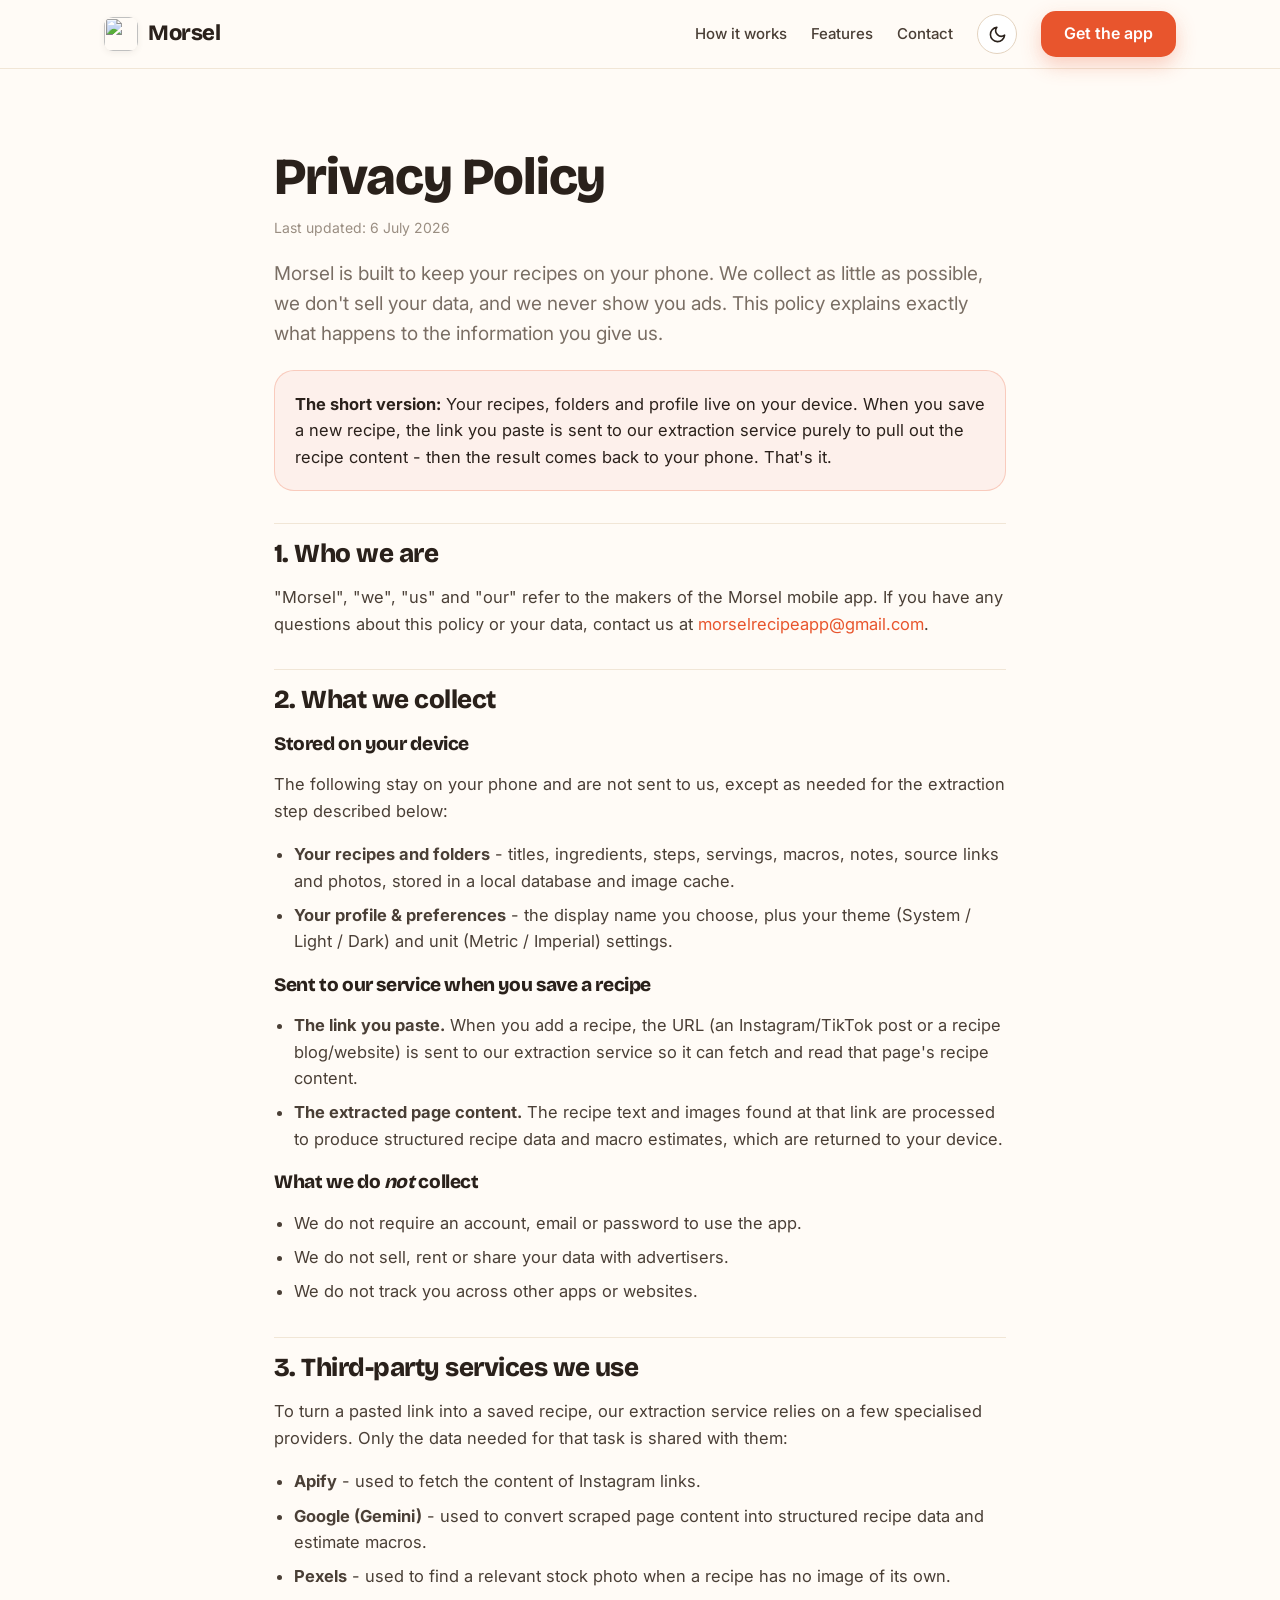
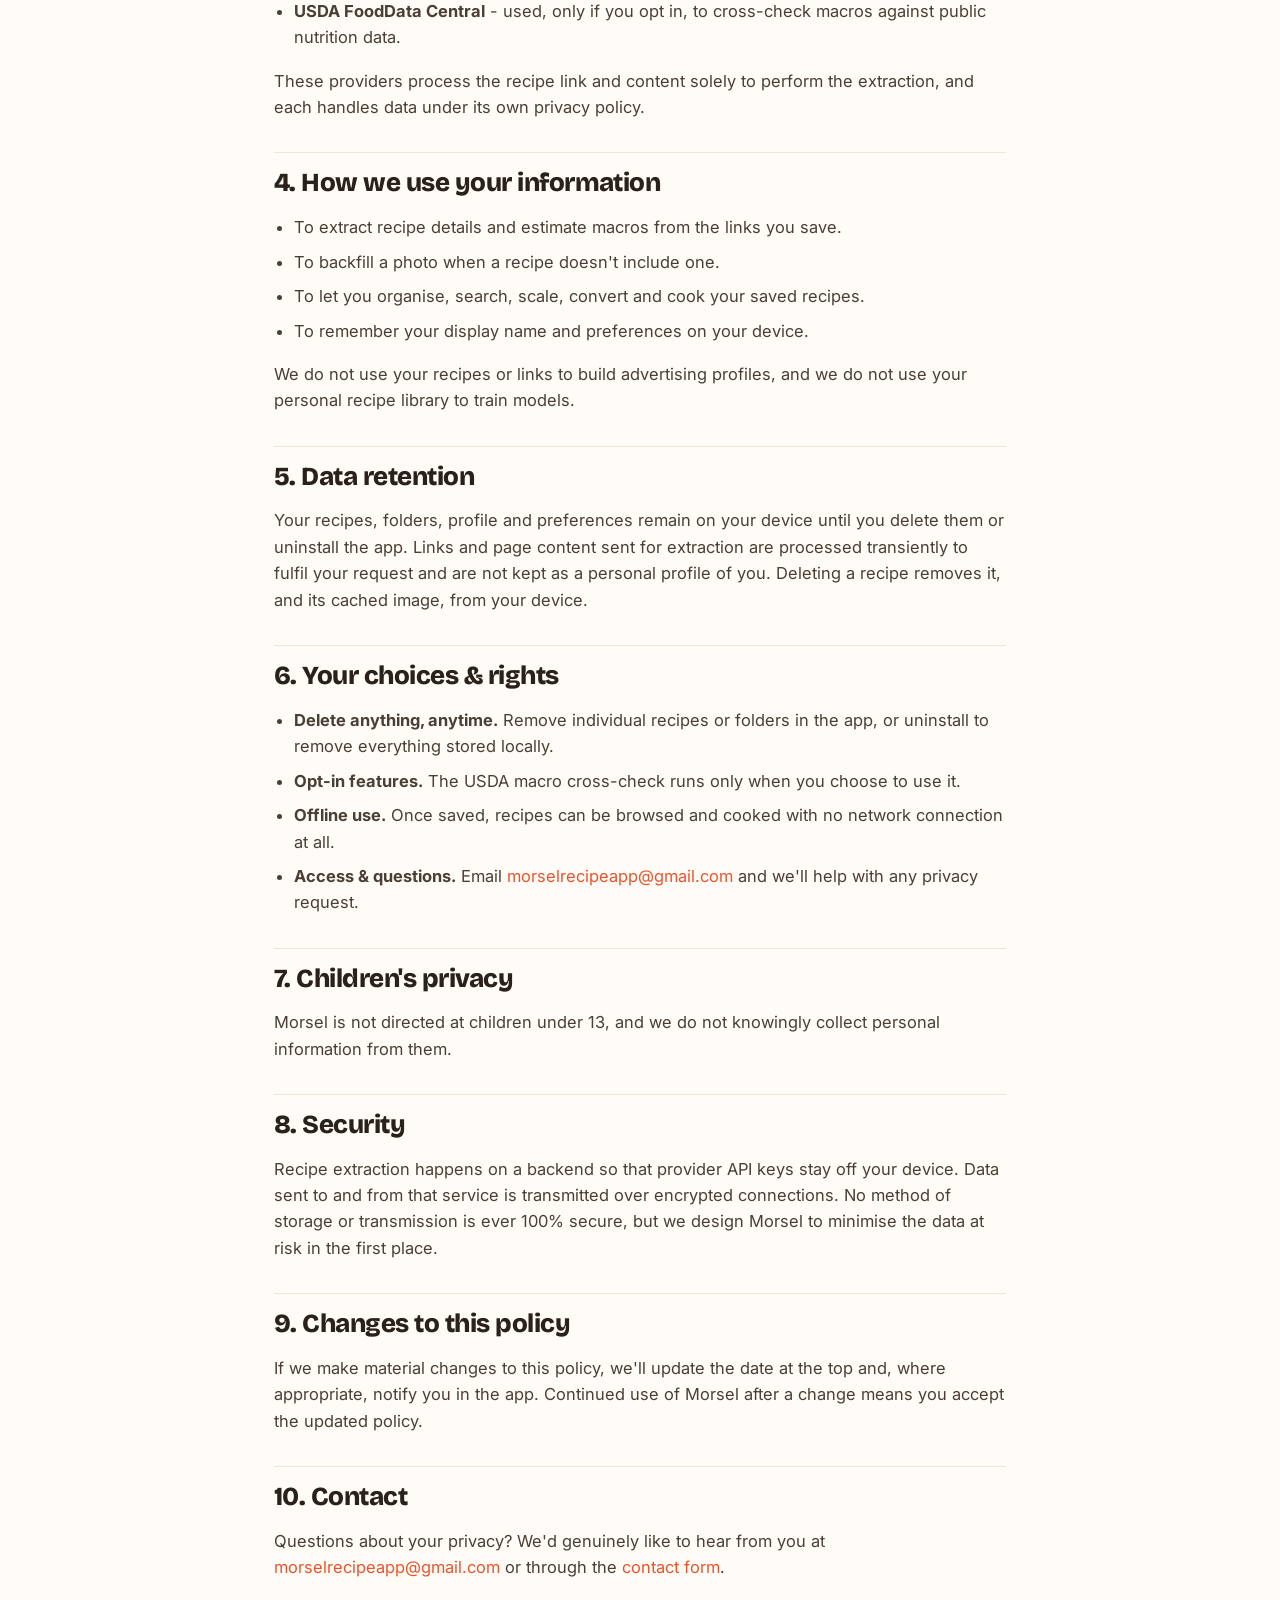
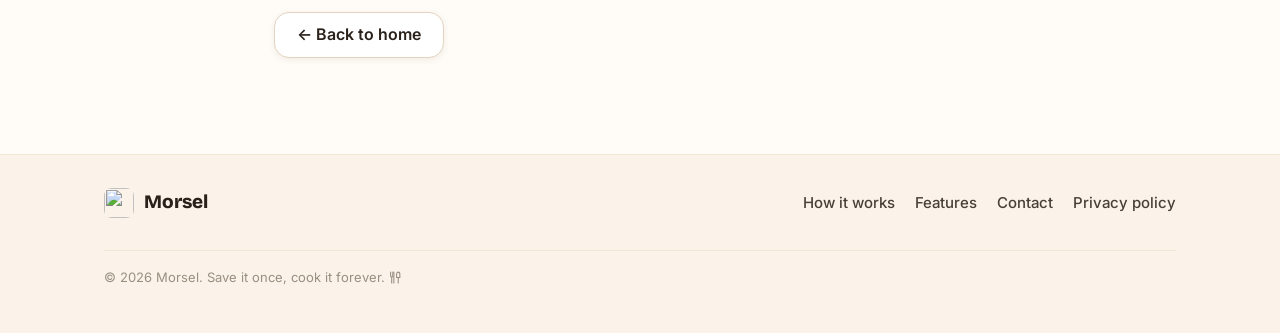
==== privacy.html @ 22e2830a "Add drop-shadow variables and update dark theme colors; clean up HTML elements" ====
<!DOCTYPE html>
<html lang="en">
<head>
  <meta charset="UTF-8" />
  <meta name="viewport" content="width=device-width, initial-scale=1" />
  <title>Privacy Policy - Morsel</title>
  <meta name="description" content="How Morsel handles your data: recipes stored on your device, links processed only to extract recipe content." />
  <meta name="theme-color" content="#E8552D" />
  <link rel="icon" href="assets/img/favicon.png" />
  <link rel="apple-touch-icon" href="assets/img/icon.png" />
  <link rel="preconnect" href="https://fonts.googleapis.com" />
  <link rel="preconnect" href="https://fonts.gstatic.com" crossorigin />
  <link href="https://fonts.googleapis.com/css2?family=Bricolage+Grotesque:opsz,wght@12..96,600;12..96,700;12..96,800&family=Inter:wght@400;500;600;700&family=Space+Grotesk:wght@500;700&display=swap" rel="stylesheet" />
  <link rel="stylesheet" href="assets/css/styles.css" />
</head>
<body>

  <!-- Icon sprite (flaticon-style line icons). Inlined so Safari renders <use>. -->
  <svg width="0" height="0" style="position:absolute" aria-hidden="true" focusable="false">
    <symbol id="i-moon" viewBox="0 0 24 24"><path d="M21 12.79A9 9 0 1 1 11.21 3 7 7 0 0 0 21 12.79z"/></symbol>
    <symbol id="i-sun" viewBox="0 0 24 24"><circle cx="12" cy="12" r="4"/><path d="M12 2v2M12 20v2M4.9 4.9l1.4 1.4M17.7 17.7l1.4 1.4M2 12h2M20 12h2M4.9 19.1l1.4-1.4M17.7 6.3l1.4-1.4"/></symbol>
    <symbol id="i-lock" viewBox="0 0 24 24"><rect x="4" y="11" width="16" height="10" rx="2"/><path d="M8 11V7a4 4 0 0 1 8 0v4"/></symbol>
    <symbol id="i-utensils" viewBox="0 0 24 24"><path d="M3 2v7a2 2 0 0 0 2 2h0a2 2 0 0 0 2-2V2"/><path d="M5 11v11"/><path d="M9 2v20"/><path d="M17 2c-1.7 0-3 1.8-3 4v6h6V6c0-2.2-1.3-4-3-4z"/><path d="M17 12v10"/></symbol>
  </svg>

  <header class="site-header">
    <div class="wrap nav">
      <a class="brand" href="index.html#top">
        <img src="assets/img/logo-mark.svg" alt="" />
        Morsel
      </a>
      <nav class="nav-links" aria-label="Primary">
        <a class="link" href="index.html#how">How it works</a>
        <a class="link" href="index.html#features">Features</a>
        <a class="link" href="index.html#contact">Contact</a>
        <button class="theme-toggle" type="button" aria-label="Toggle theme"><svg class="i"><use href="#i-moon"></use></svg></button>
        <a class="btn btn-primary" href="index.html#contact">Get the app</a>
      </nav>
    </div>
  </header>

  <main>
    <article class="wrap doc">
      <h1>Privacy Policy</h1>
      <p class="updated">Last updated: 6 July 2026</p>

      <p class="lead">Morsel is built to keep your recipes on your phone. We collect as little as possible, we don't sell your data, and we never show you ads. This policy explains exactly what happens to the information you give us.</p>

      <div class="callout">
        <p><strong>The short version:</strong> Your recipes, folders and profile live on your device. When you save a new recipe, the link you paste is sent to our extraction service purely to pull out the recipe content - then the result comes back to your phone. That's it.</p>
      </div>

      <h2>1. Who we are</h2>
      <p>"Morsel", "we", "us" and "our" refer to the makers of the Morsel mobile app. If you have any questions about this policy or your data, contact us at <a href="mailto:morselrecipeapp@gmail.com">morselrecipeapp@gmail.com</a>.</p>

      <h2>2. What we collect</h2>

      <h3>Stored on your device</h3>
      <p>The following stay on your phone and are not sent to us, except as needed for the extraction step described below:</p>
      <ul>
        <li><strong>Your recipes and folders</strong> - titles, ingredients, steps, servings, macros, notes, source links and photos, stored in a local database and image cache.</li>
        <li><strong>Your profile &amp; preferences</strong> - the display name you choose, plus your theme (System / Light / Dark) and unit (Metric / Imperial) settings.</li>
      </ul>

      <h3>Sent to our service when you save a recipe</h3>
      <ul>
        <li><strong>The link you paste.</strong> When you add a recipe, the URL (an Instagram/TikTok post or a recipe blog/website) is sent to our extraction service so it can fetch and read that page's recipe content.</li>
        <li><strong>The extracted page content.</strong> The recipe text and images found at that link are processed to produce structured recipe data and macro estimates, which are returned to your device.</li>
      </ul>

      <h3>What we do <em>not</em> collect</h3>
      <ul>
        <li>We do not require an account, email or password to use the app.</li>
        <li>We do not sell, rent or share your data with advertisers.</li>
        <li>We do not track you across other apps or websites.</li>
      </ul>

      <h2>3. Third-party services we use</h2>
      <p>To turn a pasted link into a saved recipe, our extraction service relies on a few specialised providers. Only the data needed for that task is shared with them:</p>
      <ul>
        <li><strong>Apify</strong> - used to fetch the content of Instagram links.</li>
        <li><strong>Google (Gemini)</strong> - used to convert scraped page content into structured recipe data and estimate macros.</li>
        <li><strong>Pexels</strong> - used to find a relevant stock photo when a recipe has no image of its own.</li>
        <li><strong>USDA FoodData Central</strong> - used, only if you opt in, to cross-check macros against public nutrition data.</li>
      </ul>
      <p>These providers process the recipe link and content solely to perform the extraction, and each handles data under its own privacy policy.</p>

      <h2>4. How we use your information</h2>
      <ul>
        <li>To extract recipe details and estimate macros from the links you save.</li>
        <li>To backfill a photo when a recipe doesn't include one.</li>
        <li>To let you organise, search, scale, convert and cook your saved recipes.</li>
        <li>To remember your display name and preferences on your device.</li>
      </ul>
      <p>We do not use your recipes or links to build advertising profiles, and we do not use your personal recipe library to train models.</p>

      <h2>5. Data retention</h2>
      <p>Your recipes, folders, profile and preferences remain on your device until you delete them or uninstall the app. Links and page content sent for extraction are processed transiently to fulfil your request and are not kept as a personal profile of you. Deleting a recipe removes it, and its cached image, from your device.</p>

      <h2>6. Your choices &amp; rights</h2>
      <ul>
        <li><strong>Delete anything, anytime.</strong> Remove individual recipes or folders in the app, or uninstall to remove everything stored locally.</li>
        <li><strong>Opt-in features.</strong> The USDA macro cross-check runs only when you choose to use it.</li>
        <li><strong>Offline use.</strong> Once saved, recipes can be browsed and cooked with no network connection at all.</li>
        <li><strong>Access &amp; questions.</strong> Email <a href="mailto:morselrecipeapp@gmail.com">morselrecipeapp@gmail.com</a> and we'll help with any privacy request.</li>
      </ul>

      <h2>7. Children's privacy</h2>
      <p>Morsel is not directed at children under 13, and we do not knowingly collect personal information from them.</p>

      <h2>8. Security</h2>
      <p>Recipe extraction happens on a backend so that provider API keys stay off your device. Data sent to and from that service is transmitted over encrypted connections. No method of storage or transmission is ever 100% secure, but we design Morsel to minimise the data at risk in the first place.</p>

      <h2>9. Changes to this policy</h2>
      <p>If we make material changes to this policy, we'll update the date at the top and, where appropriate, notify you in the app. Continued use of Morsel after a change means you accept the updated policy.</p>

      <h2>10. Contact</h2>
      <p>Questions about your privacy? We'd genuinely like to hear from you at <a href="mailto:morselrecipeapp@gmail.com">morselrecipeapp@gmail.com</a> or through the <a href="index.html#contact">contact form</a>.</p>

      <p style="margin-top:32px;"><a class="btn btn-ghost" href="index.html#top">← Back to home</a></p>
    </article>
  </main>

  <footer class="site-footer">
    <div class="wrap footer-grid">
      <a class="footer-brand" href="index.html#top">
        <img src="assets/img/logo-mark.svg" alt="" />
        <span>Morsel</span>
      </a>
      <nav class="footer-links" aria-label="Footer">
        <a href="index.html#how">How it works</a>
        <a href="index.html#features">Features</a>
        <a href="index.html#contact">Contact</a>
        <a href="privacy.html">Privacy policy</a>
      </nav>
      <p class="footer-legal">© <span id="year">2026</span> Morsel. Save it once, cook it forever. <svg class="i"><use href="#i-utensils"></use></svg></p>
    </div>
  </footer>

  <script src="assets/js/main.js"></script>
</body>
</html>
---- assets/css/styles.css ----
/* =========================================================================
   Morsel - marketing site
   Design tokens mirror the app's Morsel Design System (constants/theme.ts):
   Paprika hero, basil + honey support, warm "sand" neutrals, warm "ink" text.
   ========================================================================= */

:root {
  /* ---- Raw palette ---- */
  --paprika-50:  #FDF0EB;
  --paprika-100: #FBDDD1;
  --paprika-200: #F6B49E;
  --paprika-300: #F08B6B;
  --paprika-400: #EC6B44;
  --paprika-500: #E8552D; /* brand core */
  --paprika-600: #C8431F;
  --paprika-700: #A03418;

  --basil-300: #7BB08E;
  --basil-500: #3F7D5B;
  --basil-600: #326448;

  --honey-300: #F6C86B;
  --honey-500: #F2A93B;
  --honey-600: #D98A1E;

  --sand-50:  #FFFBF6; /* app background */
  --sand-100: #FBF3E9;
  --sand-200: #F1E6D6;
  --sand-300: #E3D3BF;
  --sand-400: #C9B7A0;

  --ink-900: #2A211B;
  --ink-700: #4A3F36;
  --ink-500: #7A6E64;
  --ink-400: #9A8E82;

  --blueberry: #3A7CA5; /* drinks / fat accent from CategoryColors */

  /* ---- Semantic (light) ---- */
  --text: var(--ink-900);
  --text-body: var(--ink-700);
  --muted: var(--ink-500);
  --faint: var(--ink-400);

  --bg: var(--sand-50);
  --surface-sunken: var(--sand-100);
  --card: #FFFFFF;

  --border: var(--sand-200);
  --border-strong: var(--sand-300);

  --brand: var(--paprika-500);
  --brand-hover: var(--paprika-600);
  --brand-subtle: var(--paprika-50);
  --on-brand: #FFFFFF;

  --accent: var(--honey-500);
  --fresh: var(--basil-500);

  /* ---- Radii ---- */
  --r-xs: 6px;
  --r-sm: 10px;
  --r-md: 14px;
  --r-lg: 20px;
  --r-xl: 28px;
  --r-pill: 999px;

  /* ---- Spacing (4px base) ---- */
  --s-xs: 4px;
  --s-sm: 8px;
  --s-md: 12px;
  --s-lg: 16px;
  --s-xl: 20px;
  --s-2xl: 24px;
  --s-3xl: 32px;

  /* ---- Warm-tinted elevation (never pure black) ---- */
  --shadow-sm: 0 2px 6px rgba(74, 63, 54, 0.08);
  --shadow-md: 0 6px 16px rgba(74, 63, 54, 0.10);
  --shadow-lg: 0 14px 32px rgba(74, 63, 54, 0.14);
  --shadow-brand: 0 8px 20px rgba(232, 85, 45, 0.28);
  --drop-lg: drop-shadow(0 22px 38px rgba(74, 63, 54, 0.24));
  --drop-md: drop-shadow(0 18px 30px rgba(74, 63, 54, 0.20));

  /* ---- Type ---- */
  --font-display: 'Bricolage Grotesque', system-ui, sans-serif;
  --font-sans: 'Inter', system-ui, sans-serif;
  --font-numeric: 'Space Grotesk', 'Inter', monospace;

  --maxw: 1120px;
}

/* Light is the default theme. Dark applies only when the user opts in via the
   theme toggle (data-theme='dark'): neutral near-black surfaces, warm brand. */
:root[data-theme='dark'] {
  --text: #F7F7F8;
  --text-body: #E3E3E5;
  --muted: #A5A5AA;
  --faint: #7C7C82;
  --bg: #0F0F10;
  --surface-sunken: #161618;
  --card: #1C1C1F;
  --border: #2A2A2E;
  --border-strong: #3A3A40;
  --brand: var(--paprika-400);
  --brand-hover: var(--paprika-300);
  --brand-subtle: #2E1D16;
  --accent: var(--honey-300);
  --fresh: var(--basil-300);

  /* Elevation reads as neutral depth against near-black, not warm haze. */
  --shadow-sm: 0 2px 6px rgba(0, 0, 0, 0.40);
  --shadow-md: 0 6px 16px rgba(0, 0, 0, 0.48);
  --shadow-lg: 0 14px 32px rgba(0, 0, 0, 0.56);
  --drop-lg: drop-shadow(0 22px 38px rgba(0, 0, 0, 0.60));
  --drop-md: drop-shadow(0 18px 30px rgba(0, 0, 0, 0.52));
}

/* ========================================================================= */

*,
*::before,
*::after { box-sizing: border-box; }

html { scroll-behavior: smooth; -webkit-text-size-adjust: 100%; }

body {
  margin: 0;
  font-family: var(--font-sans);
  color: var(--text-body);
  background: var(--bg);
  line-height: 1.6;
  font-size: 17px;
  -webkit-font-smoothing: antialiased;
  text-rendering: optimizeLegibility;
}

img { max-width: 100%; display: block; }

a { color: var(--brand); text-decoration: none; }
a:hover { color: var(--brand-hover); }

h1, h2, h3, h4 {
  font-family: var(--font-display);
  color: var(--text);
  line-height: 1.08;
  letter-spacing: -0.02em;
  margin: 0;
  font-weight: 800;
}

.wrap {
  width: 100%;
  max-width: var(--maxw);
  margin-inline: auto;
  padding-inline: var(--s-2xl);
}

.eyebrow {
  display: inline-flex;
  align-items: center;
  gap: var(--s-sm);
  font-family: var(--font-sans);
  font-weight: 700;
  font-size: 13px;
  letter-spacing: 0.14em;
  text-transform: uppercase;
  color: var(--brand);
}

.section { padding-block: clamp(56px, 9vw, 112px); }
.section-head { max-width: 640px; margin-bottom: var(--s-3xl); }
.section-head.center { margin-inline: auto; text-align: center; }
.section-head h2 { font-size: clamp(30px, 4.6vw, 48px); margin-block: var(--s-lg) var(--s-md); }
.section-head p { font-size: 19px; color: var(--muted); margin: 0; }

/* Sections are separated by alternating shades of the warm background
   (no gradients). `.tint` sits one step deeper than the base page. */
.tint { background: var(--surface-sunken); border-block: 1px solid var(--border); }

/* ---- Inline icons (flaticon-style line icons via an SVG sprite) ---- */
.i {
  width: 1em; height: 1em;
  display: inline-block;
  vertical-align: -0.14em;
  fill: none;
  stroke: currentColor;
  stroke-width: 2;
  stroke-linecap: round;
  stroke-linejoin: round;
  flex: none;
}

/* ---- Buttons ---- */
.btn {
  display: inline-flex;
  align-items: center;
  justify-content: center;
  gap: var(--s-sm);
  font-family: var(--font-sans);
  font-weight: 600;
  font-size: 16px;
  padding: 9px 22px;
  border-radius: 15px;
  border: 1.5px solid transparent;
  cursor: pointer;
  transition: transform 0.15s ease, background 0.15s ease, box-shadow 0.15s ease;
  white-space: nowrap;
}
.btn:active { transform: translateY(1px) scale(0.99); }
.btn-primary {
  background: var(--brand);
  color: var(--on-brand);
  box-shadow: var(--shadow-brand);
}
.btn-primary:hover { background: var(--brand-hover); color: var(--on-brand); }
.btn-ghost {
  background: var(--card);
  color: var(--text);
  border-color: var(--border-strong);
  box-shadow: var(--shadow-sm);
}
.btn-ghost:hover { color: var(--text); border-color: var(--brand); }
.btn-lg { padding: 11px 26px; font-size: 17px; }

/* ========================================================================= */
/* Header                                                                    */
/* ========================================================================= */

.site-header {
  position: sticky;
  top: 0;
  z-index: 50;
  background: color-mix(in srgb, var(--bg) 85%, transparent);
  backdrop-filter: saturate(160%) blur(14px);
  border-bottom: 1px solid var(--border);
}
.nav {
  display: flex;
  align-items: center;
  justify-content: space-between;
  height: 68px;
}
.brand {
  display: inline-flex;
  align-items: center;
  gap: 10px;
  font-family: var(--font-display);
  font-weight: 800;
  font-size: 22px;
  color: var(--text);
  letter-spacing: -0.02em;
}
.brand:hover { color: var(--text); }
.brand img { width: 34px; height: 34px; border-radius: 9px; box-shadow: var(--shadow-sm); }
.nav-links { display: flex; align-items: center; gap: var(--s-2xl); }
.nav-links a.link {
  color: var(--text-body);
  font-weight: 500;
  font-size: 15px;
}
.nav-links a.link:hover { color: var(--brand); }
.theme-toggle {
  background: var(--card);
  border: 1.5px solid var(--border-strong);
  border-radius: var(--r-pill);
  width: 40px; height: 40px;
  cursor: pointer;
  display: grid; place-items: center;
  color: var(--text);
  transition: border-color 0.15s ease;
}
.theme-toggle .i { width: 19px; height: 19px; }
.theme-toggle:hover { border-color: var(--brand); }
.nav-toggle { display: none; }

@media (max-width: 860px) {
  .nav-links .link { display: none; }
}

/* ========================================================================= */
/* Hero                                                                      */
/* ========================================================================= */

.hero {
  position: relative;
  overflow: hidden;
  padding-block: clamp(48px, 7vw, 88px) clamp(40px, 6vw, 72px);
}
.hero-grid {
  position: relative;
  display: grid;
  grid-template-columns: 1fr 1.1fr;
  gap: clamp(24px, 5vw, 64px);
  align-items: center;
}
.hero h1 {
  font-size: clamp(40px, 7vw, 74px);
  margin-block: var(--s-xl) var(--s-lg);
}
.hero h1 .accent { color: var(--brand); }
.hero-sub {
  font-size: clamp(18px, 2.3vw, 21px);
  color: var(--muted);
  max-width: 30ch;
  margin: 0 0 var(--s-2xl);
}
.hero-cta { display: flex; flex-wrap: wrap; gap: var(--s-md); }
.hero-note {
  margin-top: var(--s-lg);
  font-size: 14px;
  color: var(--faint);
  display: flex; align-items: center; gap: 8px;
}

/* Phone - device PNGs (frames baked in, transparent background) */
.phone-shell {
  justify-self: center;
  position: relative;
  width: min(540px, 96%);
}
.phone-shell img {
  width: 100%;
  filter: var(--drop-lg);
}

.badge-row {
  display: flex; flex-wrap: wrap; gap: var(--s-md);
  margin-top: var(--s-xl);
}

@media (max-width: 820px) {
  .hero-grid { grid-template-columns: 1fr; text-align: center; }
  .hero-sub { margin-inline: auto; }
  .hero-cta { justify-content: center; }
  .hero-note { justify-content: center; }
  .phone-shell { grid-row: 1; margin-bottom: var(--s-lg); }
}

/* ---- Logo strip / stats ---- */
.stats {
  display: grid;
  grid-template-columns: repeat(4, 1fr);
  gap: var(--s-lg);
  padding: var(--s-2xl);
  background: var(--card);
  border: 1px solid var(--border);
  border-radius: var(--r-xl);
  box-shadow: var(--shadow-sm);
  margin-top: clamp(32px, 5vw, 56px);
}
.stat { text-align: center; }
.stat .num {
  font-family: var(--font-numeric);
  font-weight: 700;
  font-size: clamp(26px, 3.4vw, 34px);
  color: var(--brand);
}
.stat .label { font-size: 13px; color: var(--muted); font-weight: 500; }
@media (max-width: 620px) {
  .stats { grid-template-columns: repeat(2, 1fr); }
}

/* ========================================================================= */
/* How it works                                                              */
/* ========================================================================= */

.steps { display: grid; grid-template-columns: repeat(3, 1fr); gap: var(--s-xl); }
.step {
  position: relative;
  background: var(--card);
  border: 1px solid var(--border);
  border-radius: var(--r-lg);
  padding: var(--s-2xl);
  box-shadow: var(--shadow-sm);
}
.step .n {
  font-family: var(--font-numeric);
  font-weight: 700;
  font-size: 15px;
  color: var(--on-brand);
  background: var(--brand);
  width: 34px; height: 34px;
  border-radius: var(--r-pill);
  display: grid; place-items: center;
  margin-bottom: var(--s-lg);
}
.step h3 { font-size: 21px; margin-bottom: var(--s-sm); }
.step p { margin: 0; color: var(--muted); font-size: 16px; }
@media (max-width: 760px) { .steps { grid-template-columns: 1fr; } }

/* ========================================================================= */
/* Features showcase                                                         */
/* ========================================================================= */

.features {
  display: grid;
  grid-template-columns: repeat(3, 1fr);
  gap: var(--s-xl);
}
.feature {
  background: var(--card);
  border: 1px solid var(--border);
  border-radius: var(--r-lg);
  padding: var(--s-2xl);
  box-shadow: var(--shadow-sm);
  transition: transform 0.18s ease, box-shadow 0.18s ease, border-color 0.18s ease;
}
.feature:hover {
  transform: translateY(-4px);
  box-shadow: var(--shadow-md);
  border-color: var(--border-strong);
}
.feature .ico {
  width: 52px; height: 52px;
  border-radius: var(--r-md);
  display: grid; place-items: center;
  margin-bottom: var(--s-lg);
}
.feature .ico .i { width: 26px; height: 26px; stroke-width: 1.9; }
.feature h3 { font-size: 20px; margin-bottom: var(--s-sm); }
.feature p { margin: 0; color: var(--muted); font-size: 15.5px; }

/* Tinted icon variants pulled from the app's category / macro colors */
.ico.paprika { background: var(--paprika-100); color: var(--paprika-600); }
.ico.basil   { background: color-mix(in srgb, var(--basil-300) 45%, transparent); color: var(--basil-600); }
.ico.honey   { background: color-mix(in srgb, var(--honey-300) 55%, transparent); color: var(--honey-600); }
.ico.blueberry { background: color-mix(in srgb, var(--blueberry) 22%, transparent); color: var(--blueberry); }
.ico.sand    { background: var(--sand-200); color: var(--ink-700); }

@media (max-width: 900px) { .features { grid-template-columns: repeat(2, 1fr); } }
@media (max-width: 580px) { .features { grid-template-columns: 1fr; } }

/* Feature - spotlight band */
.spotlight {
  background: var(--surface-sunken);
  border-block: 1px solid var(--border);
}
.spotlight-grid {
  display: grid;
  grid-template-columns: 1fr 1fr;
  gap: clamp(24px, 5vw, 64px);
  align-items: center;
}
.spotlight-grid.flip .media { order: -1; }
.macro-row { display: flex; flex-wrap: wrap; gap: var(--s-md); margin-top: var(--s-xl); }
.macro {
  display: inline-flex; align-items: baseline; gap: 6px;
  background: var(--card);
  border: 1px solid var(--border);
  border-radius: var(--r-pill);
  padding: 8px 16px;
  box-shadow: var(--shadow-sm);
}
.macro .v { font-family: var(--font-numeric); font-weight: 700; color: var(--text); }
.macro .k { font-size: 13px; color: var(--muted); }
.macro.cal .v { color: var(--paprika-500); }
.macro.carb .v { color: var(--honey-600); }
.macro.pro .v { color: var(--basil-500); }
.macro.fat .v { color: var(--blueberry); }

.feature-list { list-style: none; padding: 0; margin: var(--s-lg) 0 0; }
.feature-list li {
  display: flex; gap: var(--s-md); align-items: flex-start;
  padding: var(--s-md) 0;
  border-bottom: 1px dashed var(--border);
  color: var(--text-body);
}
.feature-list li:last-child { border-bottom: none; }
.feature-list .check {
  flex: none; margin-top: 2px;
  width: 22px; height: 22px; border-radius: var(--r-pill);
  background: color-mix(in srgb, var(--basil-500) 18%, transparent);
  color: var(--basil-600);
  display: grid; place-items: center;
}
.feature-list .check .i { width: 13px; height: 13px; stroke-width: 2.6; }
.media { justify-self: center; }
.media img {
  width: min(300px, 74vw);
  filter: var(--drop-md);
}
@media (max-width: 780px) {
  .spotlight-grid { grid-template-columns: 1fr; }
  .spotlight-grid.flip .media { order: 0; }
}

/* ========================================================================= */
/* Contact                                                                   */
/* ========================================================================= */

.contact-grid {
  display: grid;
  grid-template-columns: 0.9fr 1.1fr;
  gap: clamp(28px, 5vw, 60px);
  align-items: start;
}
.contact-copy h2 { font-size: clamp(28px, 4vw, 42px); margin-bottom: var(--s-md); }
.contact-copy p { color: var(--muted); font-size: 18px; }
.contact-links { list-style: none; padding: 0; margin: var(--s-xl) 0 0; display: grid; gap: var(--s-md); }
.contact-links li { display: flex; align-items: center; gap: var(--s-md); }
.contact-links .ci {
  width: 42px; height: 42px; border-radius: var(--r-md);
  background: var(--brand-subtle); color: var(--brand);
  display: grid; place-items: center; flex: none;
}
.contact-links .ci .i { width: 20px; height: 20px; }
.contact-links a { font-weight: 600; }
.contact-links small { display: block; color: var(--faint); font-weight: 400; font-size: 13px; }

.form-card {
  background: var(--card);
  border: 1px solid var(--border);
  border-radius: var(--r-xl);
  padding: clamp(22px, 4vw, 36px);
  box-shadow: var(--shadow-md);
}
.field { margin-bottom: var(--s-lg); }
.field label {
  display: block;
  font-weight: 600;
  font-size: 14px;
  color: var(--text);
  margin-bottom: var(--s-sm);
}
.field input,
.field select,
.field textarea {
  width: 100%;
  font-family: var(--font-sans);
  font-size: 16px;
  color: var(--text);
  background: var(--surface-sunken);
  border: 1.5px solid var(--border);
  border-radius: var(--r-md);
  padding: 13px 15px;
  transition: border-color 0.15s ease, box-shadow 0.15s ease;
}
.field textarea { resize: vertical; min-height: 130px; }
.field input:focus,
.field select:focus,
.field textarea:focus {
  outline: none;
  border-color: var(--brand);
  box-shadow: 0 0 0 3px var(--brand-subtle);
}
.field-row { display: grid; grid-template-columns: 1fr 1fr; gap: var(--s-lg); }
.form-card .btn { width: 100%; margin-top: var(--s-sm); }
.form-hint { font-size: 13px; color: var(--faint); margin-top: var(--s-md); text-align: center; }
.form-status {
  margin-top: var(--s-lg);
  padding: var(--s-md) var(--s-lg);
  border-radius: var(--r-md);
  font-size: 15px;
  font-weight: 500;
  display: none;
}
.form-status.show { display: block; }
.form-status.ok { background: color-mix(in srgb, var(--basil-500) 16%, transparent); color: var(--basil-600); }
.form-status.err { background: color-mix(in srgb, var(--paprika-500) 14%, transparent); color: var(--paprika-600); }

@media (max-width: 780px) {
  .contact-grid { grid-template-columns: 1fr; }
  .field-row { grid-template-columns: 1fr; }
}

/* ========================================================================= */
/* CTA band + Footer                                                         */
/* ========================================================================= */

.cta-band { text-align: center; }
.cta-inner {
  background: var(--brand);
  border-radius: var(--r-xl);
  padding: clamp(36px, 6vw, 64px);
  box-shadow: var(--shadow-brand);
}
.cta-inner h2 { color: #fff; font-size: clamp(28px, 4.5vw, 46px); }
.cta-inner p { color: color-mix(in srgb, #fff 82%, transparent); font-size: 19px; margin: var(--s-md) auto var(--s-xl); max-width: 44ch; }
.cta-inner .btn-primary { background: #fff; color: var(--paprika-600); box-shadow: var(--shadow-md); }
.cta-inner .btn-primary:hover { background: var(--sand-100); color: var(--paprika-700); }

.site-footer {
  border-top: 1px solid var(--border);
  background: var(--surface-sunken);
  padding-block: var(--s-3xl);
}
.footer-grid {
  display: flex;
  flex-wrap: wrap;
  gap: var(--s-xl);
  align-items: center;
  justify-content: space-between;
}
.footer-brand { display: flex; align-items: center; gap: 10px; }
.footer-brand img { width: 30px; height: 30px; border-radius: 8px; }
.footer-brand span { font-family: var(--font-display); font-weight: 800; font-size: 19px; color: var(--text); }
.footer-links { display: flex; flex-wrap: wrap; gap: var(--s-xl); }
.footer-links a { color: var(--text-body); font-weight: 500; font-size: 15px; }
.footer-links a:hover { color: var(--brand); }
.footer-legal { width: 100%; color: var(--faint); font-size: 13px; padding-top: var(--s-lg); border-top: 1px solid var(--border); margin-top: var(--s-md); }

/* ========================================================================= */
/* Privacy page                                                              */
/* ========================================================================= */

.doc {
  max-width: 780px;
  margin-inline: auto;
  padding-block: clamp(48px, 7vw, 80px);
}
.doc .updated { color: var(--faint); font-size: 14px; margin-top: var(--s-md); }
.doc h1 { font-size: clamp(34px, 5vw, 52px); }
.doc h2 {
  font-size: 26px;
  margin-top: var(--s-3xl);
  padding-top: var(--s-lg);
  border-top: 1px solid var(--border);
}
.doc h3 { font-size: 19px; margin-top: var(--s-xl); }
.doc p, .doc li { color: var(--text-body); font-size: 16.5px; }
.doc ul { padding-left: var(--s-xl); }
.doc li { margin-bottom: var(--s-sm); }
.doc .lead { font-size: 19px; color: var(--muted); }
.callout {
  background: var(--brand-subtle);
  border: 1px solid color-mix(in srgb, var(--brand) 24%, transparent);
  border-radius: var(--r-lg);
  padding: var(--s-xl);
  margin-block: var(--s-xl);
}
.callout p { margin: 0; color: var(--text); }

/* Reveal-on-scroll */
.reveal { opacity: 0; transform: translateY(18px); transition: opacity 0.6s ease, transform 0.6s ease; }
.reveal.in { opacity: 1; transform: none; }
@media (prefers-reduced-motion: reduce) {
  .reveal { opacity: 1; transform: none; transition: none; }
  html { scroll-behavior: auto; }
}
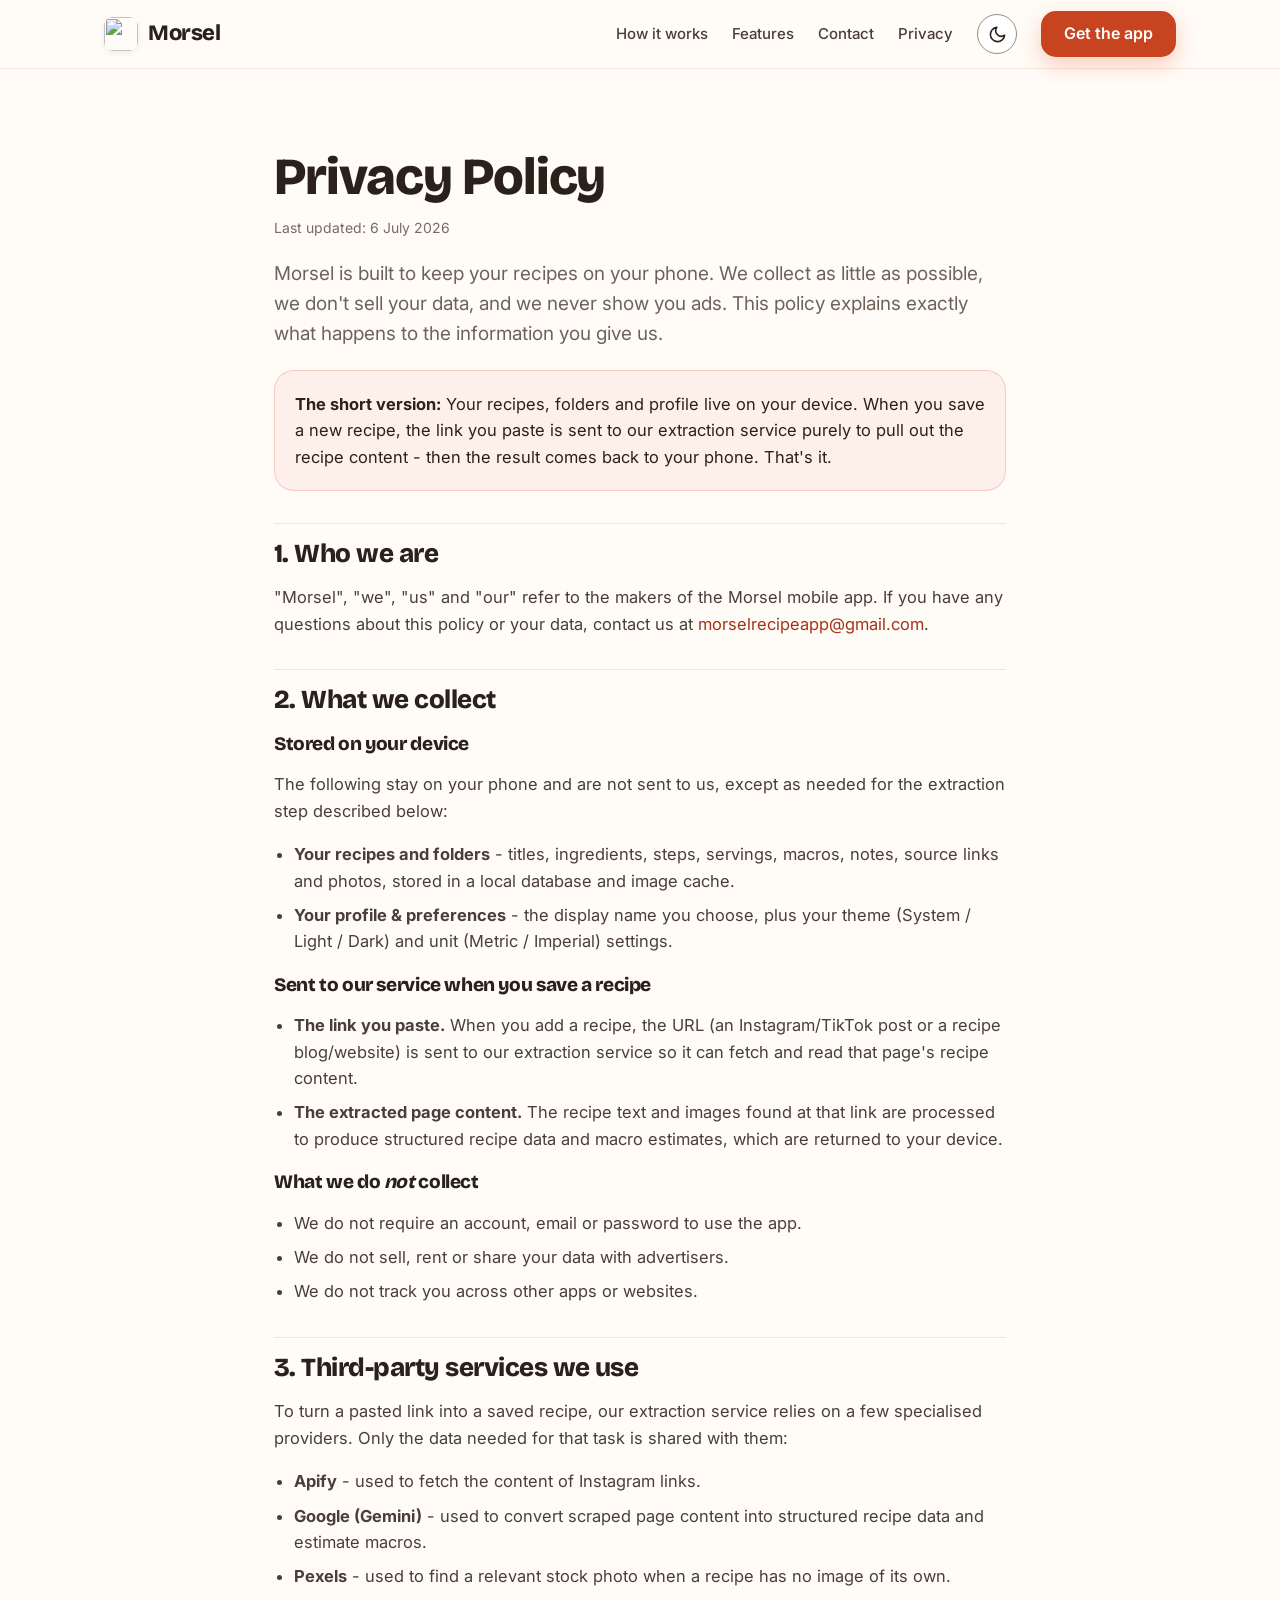
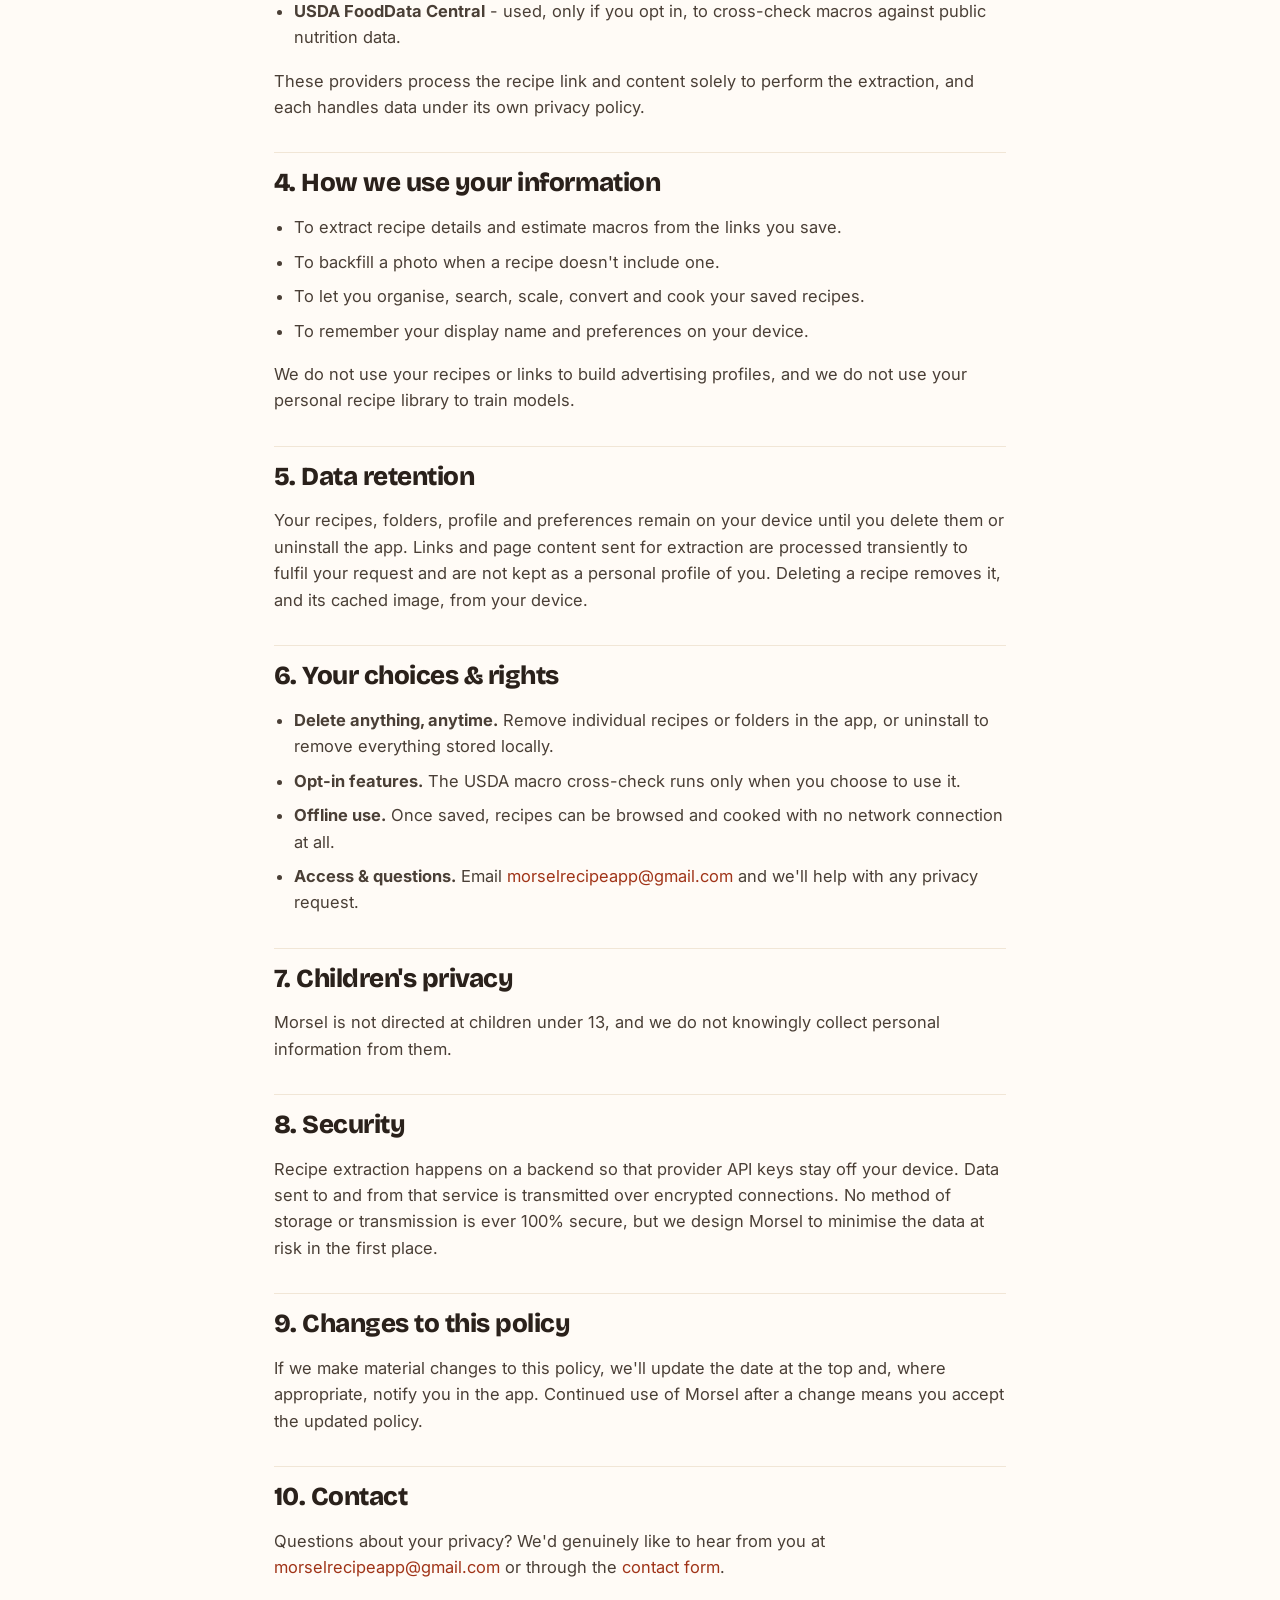
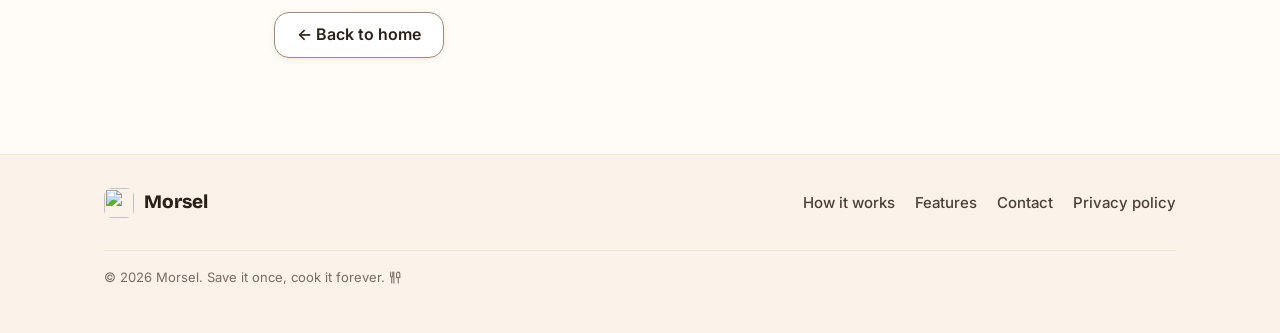
==== commit d297369a: "feat: enhance privacy page with new navigation and accessibility features - Added JavaScript to mana" ====
--- a/privacy.html
+++ b/privacy.html
@@ -12,6 +12,16 @@
   <link rel="preconnect" href="https://fonts.gstatic.com" crossorigin />
   <link href="https://fonts.googleapis.com/css2?family=Bricolage+Grotesque:opsz,wght@12..96,600;12..96,700;12..96,800&family=Inter:wght@400;500;600;700&family=Space+Grotesk:wght@500;700&display=swap" rel="stylesheet" />
   <link rel="stylesheet" href="assets/css/styles.css" />
+
+  <!-- Marks that scripting is available, so the scroll-reveal styles only ever
+       hide content the script is actually able to bring back. The timeout is the
+       backstop for the case this runs but main.js never does. -->
+  <script>
+    document.documentElement.classList.add('js');
+    setTimeout(function () {
+      if (!window.__morselReady) document.documentElement.classList.remove('js');
+    }, 3000);
+  </script>
 </head>
 <body>
 
@@ -21,6 +31,8 @@
     <symbol id="i-sun" viewBox="0 0 24 24"><circle cx="12" cy="12" r="4"/><path d="M12 2v2M12 20v2M4.9 4.9l1.4 1.4M17.7 17.7l1.4 1.4M2 12h2M20 12h2M4.9 19.1l1.4-1.4M17.7 6.3l1.4-1.4"/></symbol>
     <symbol id="i-lock" viewBox="0 0 24 24"><rect x="4" y="11" width="16" height="10" rx="2"/><path d="M8 11V7a4 4 0 0 1 8 0v4"/></symbol>
     <symbol id="i-utensils" viewBox="0 0 24 24"><path d="M3 2v7a2 2 0 0 0 2 2h0a2 2 0 0 0 2-2V2"/><path d="M5 11v11"/><path d="M9 2v20"/><path d="M17 2c-1.7 0-3 1.8-3 4v6h6V6c0-2.2-1.3-4-3-4z"/><path d="M17 12v10"/></symbol>
+    <symbol id="i-menu" viewBox="0 0 24 24"><path d="M4 7h16M4 12h16M4 17h16"/></symbol>
+    <symbol id="i-close" viewBox="0 0 24 24"><path d="M6 6l12 12M18 6 6 18"/></symbol>
   </svg>
 
   <header class="site-header">
@@ -33,7 +45,18 @@
         <a class="link" href="index.html#how">How it works</a>
         <a class="link" href="index.html#features">Features</a>
         <a class="link" href="index.html#contact">Contact</a>
-        <button class="theme-toggle" type="button" aria-label="Toggle theme"><svg class="i"><use href="#i-moon"></use></svg></button>
+        <a class="link" href="privacy.html" aria-current="page">Privacy</a>
+        <button class="theme-toggle" type="button" aria-label="Toggle theme"><svg class="i" aria-hidden="true" focusable="false"><use href="#i-moon"></use></svg></button>
+        <a class="btn btn-primary" href="index.html#contact">Get the app</a>
+        <button class="nav-toggle" type="button" aria-label="Open menu" aria-expanded="false" aria-controls="mobile-nav"><svg class="i" aria-hidden="true" focusable="false"><use href="#i-menu"></use></svg></button>
+      </nav>
+    </div>
+    <div class="nav-panel" id="mobile-nav" hidden>
+      <nav class="wrap" aria-label="Menu">
+        <a class="link" href="index.html#how">How it works</a>
+        <a class="link" href="index.html#features">Features</a>
+        <a class="link" href="index.html#contact">Contact</a>
+        <a class="link" href="privacy.html" aria-current="page">Privacy</a>
         <a class="btn btn-primary" href="index.html#contact">Get the app</a>
       </nav>
     </div>
--- a/assets/css/styles.css
+++ b/assets/css/styles.css
@@ -22,19 +22,26 @@
   --honey-300: #F6C86B;
   --honey-500: #F2A93B;
   --honey-600: #D98A1E;
+  --honey-700: #9E6207; /* honey dark enough to carry text on white (5.0:1) */
 
   --sand-50:  #FFFBF6; /* app background */
   --sand-100: #FBF3E9;
   --sand-200: #F1E6D6;
   --sand-300: #E3D3BF;
   --sand-400: #C9B7A0;
+  --sand-500: #9C8A76; /* first sand step that clears 3:1 as a control border */
 
   --ink-900: #2A211B;
   --ink-700: #4A3F36;
-  --ink-500: #7A6E64;
-  --ink-400: #9A8E82;
+  /* 500 and 400 are both darker than they look like they should be: on the
+     warm cream surfaces the old #7A6E64 / #9A8E82 landed at 2.9-3.2:1. The two
+     tiers are held one step apart so secondary and tertiary text still read as
+     different weights while both clear 4.5:1. */
+  --ink-500: #6E6359;
+  --ink-400: #786C62;
 
   --blueberry: #3A7CA5; /* drinks / fat accent from CategoryColors */
+  --blueberry-300: #7FB4D6; /* dark-theme counterpart */
 
   /* ---- Semantic (light) ---- */
   --text: var(--ink-900);
@@ -48,14 +55,53 @@
 
   --border: var(--sand-200);
   --border-strong: var(--sand-300);
+  /* Borders that identify a control (inputs, ghost buttons, the theme toggle)
+     must clear 3:1 against their surface - --border sits at 1.2:1. WCAG 1.4.11. */
+  --border-interactive: var(--sand-500);
 
   --brand: var(--paprika-500);
-  --brand-hover: var(--paprika-600);
+  --brand-hover: var(--paprika-700);
   --brand-subtle: var(--paprika-50);
   --on-brand: #FFFFFF;
-
-  --accent: var(--honey-500);
-  --fresh: var(--basil-500);
+  /* Secondary text on a brand fill. Refactoring UI: never fade white to grey on
+     colour - use a hand-tinted lighter shade of the same hue. */
+  --on-brand-muted: #FEF6F2;
+
+  /* Brand as small text. --brand is 3.3-3.5:1 on the cream surfaces, which is
+     fine for the 74px headline accent and the stat numerals (large text, 3:1)
+     but not for links or 13px eyebrows. */
+  --brand-text: var(--paprika-700);
+
+  /* Brand fills that carry a label. White on --paprika-500 is only 3.64:1, so
+     anything with text on it uses the deeper step instead (4.91:1). The 500 is
+     kept for decorative fills that carry nothing. WCAG 1.4.3. */
+  --brand-solid: var(--paprika-600);
+  --brand-solid-hover: var(--paprika-700);
+
+  /* Accent roles. Every hue gets a foreground and a chip tint, and both are
+     paired for dark below - components must never bind to a raw palette step,
+     which is what left two icon chips glowing at 0.77 luminance on a near-black
+     card while their siblings sat at 0.03. */
+  --accent-paprika-fg:    var(--paprika-600);
+  --accent-paprika-tint:  var(--paprika-100);
+  --accent-honey-fg:      var(--honey-700);
+  --accent-honey-tint:    color-mix(in srgb, var(--honey-300) 55%, transparent);
+  --accent-basil-fg:      var(--basil-600);
+  --accent-basil-tint:    color-mix(in srgb, var(--basil-300) 45%, transparent);
+  --accent-blueberry-fg:  var(--blueberry);
+  --accent-blueberry-tint: color-mix(in srgb, var(--blueberry) 22%, transparent);
+  --accent-neutral-fg:    var(--ink-700);
+  --accent-neutral-tint:  var(--sand-200);
+
+  /* Feedback roles. Foregrounds are paired per theme below; the tinted
+     backgrounds composite over whatever surface they sit on, so they don't
+     need a dark counterpart. */
+  --success-fg: var(--basil-600);
+  --success-bg: color-mix(in srgb, var(--basil-500) 16%, transparent);
+  --danger-fg: var(--paprika-700);
+  --danger-bg: color-mix(in srgb, var(--paprika-500) 14%, transparent);
+  --info-fg: var(--text);
+  --info-bg: var(--brand-subtle);
 
   /* ---- Radii ---- */
   --r-xs: 6px;
@@ -96,17 +142,45 @@
   --text: #F7F7F8;
   --text-body: #E3E3E5;
   --muted: #A5A5AA;
-  --faint: #7C7C82;
+  /* Dark has room for a genuine third tier; #7C7C82 sat at 4.1-4.2:1. */
+  --faint: #949499;
   --bg: #0F0F10;
-  --surface-sunken: #161618;
+  /* One step wider than #161618, which sat at 1.06:1 against the page and made
+     the alternating section rhythm disappear entirely in dark. */
+  --surface-sunken: #1A1A1D;
   --card: #1C1C1F;
   --border: #2A2A2E;
   --border-strong: #3A3A40;
+  --border-interactive: #6A6A72;
   --brand: var(--paprika-400);
   --brand-hover: var(--paprika-300);
   --brand-subtle: #2E1D16;
-  --accent: var(--honey-300);
-  --fresh: var(--basil-300);
+  /* Against near-black the 400 already clears 4.5:1, so link and eyebrow text
+     keeps the brighter step here rather than the 700. */
+  --brand-text: var(--paprika-400);
+
+  /* Accent foregrounds lighten; the tints are percentage mixes that composite
+     over the dark card on their own, so only paprika and neutral - which are
+     opaque light values in the light theme - need a counterpart here. */
+  --accent-paprika-fg:    var(--paprika-300);
+  --accent-paprika-tint:  color-mix(in srgb, var(--paprika-500) 16%, transparent);
+  --accent-honey-fg:      var(--honey-300);
+  /* Yellow and green carry more luminance per unit of mix, so these two get a
+     lighter hand in dark to keep all five chips within one perceptual step. */
+  --accent-honey-tint:    color-mix(in srgb, var(--honey-300) 22%, transparent);
+  --accent-basil-fg:      var(--basil-300);
+  --accent-basil-tint:    color-mix(in srgb, var(--basil-300) 20%, transparent);
+  --accent-blueberry-fg:  var(--blueberry-300);
+  --accent-neutral-fg:    var(--sand-300);
+  --accent-neutral-tint:  color-mix(in srgb, var(--sand-400) 18%, transparent);
+
+  /* --brand-solid deliberately does NOT lighten here: white-on-paprika-400 is
+     3.11:1, so the button keeps the deeper fill in both themes. */
+
+  /* Feedback text lightens against the dark card so success and error stay
+     readable (they were 2.09:1 and 2.95:1 when bound to the light-mode steps). */
+  --success-fg: var(--basil-300);
+  --danger-fg: var(--paprika-300);
 
   /* Elevation reads as neutral depth against near-black, not warm haze. */
   --shadow-sm: 0 2px 6px rgba(0, 0, 0, 0.40);
@@ -122,7 +196,14 @@
 *::before,
 *::after { box-sizing: border-box; }
 
-html { scroll-behavior: smooth; -webkit-text-size-adjust: 100%; }
+html {
+  scroll-behavior: smooth;
+  -webkit-text-size-adjust: 100%;
+  /* Header is 68px and sticky. Without this, both anchor landings and any
+     scroll-into-view from keyboard focus put their target underneath it.
+     WCAG 2.4.11. */
+  scroll-padding-top: 84px;
+}
 
 body {
   margin: 0;
@@ -137,8 +218,13 @@
 
 img { max-width: 100%; display: block; }
 
-a { color: var(--brand); text-decoration: none; }
+a { color: var(--brand-text); text-decoration: none; }
 a:hover { color: var(--brand-hover); }
+/* In light the link colour is already the darkest brand step, so it can't shift
+   further on hover - prose and list links get an underline instead. */
+.doc a:hover,
+.contact-links a:hover,
+.footer-legal a:hover { text-decoration: underline; }
 
 h1, h2, h3, h4 {
   font-family: var(--font-display);
@@ -165,7 +251,7 @@
   font-size: 13px;
   letter-spacing: 0.14em;
   text-transform: uppercase;
-  color: var(--brand);
+  color: var(--brand-text);
 }
 
 .section { padding-block: clamp(56px, 9vw, 112px); }
@@ -176,7 +262,7 @@
 
 /* Sections are separated by alternating shades of the warm background
    (no gradients). `.tint` sits one step deeper than the base page. */
-.tint { background: var(--surface-sunken); border-block: 1px solid var(--border); }
+.tint { background: var(--surface-sunken); border-block: 1px solid var(--border-strong); }
 
 /* ---- Inline icons (flaticon-style line icons via an SVG sprite) ---- */
 .i {
@@ -209,19 +295,20 @@
 }
 .btn:active { transform: translateY(1px) scale(0.99); }
 .btn-primary {
-  background: var(--brand);
+  background: var(--brand-solid);
   color: var(--on-brand);
   box-shadow: var(--shadow-brand);
 }
-.btn-primary:hover { background: var(--brand-hover); color: var(--on-brand); }
+.btn-primary:hover { background: var(--brand-solid-hover); color: var(--on-brand); }
 .btn-ghost {
   background: var(--card);
   color: var(--text);
-  border-color: var(--border-strong);
+  border-color: var(--border-interactive);
   box-shadow: var(--shadow-sm);
 }
 .btn-ghost:hover { color: var(--text); border-color: var(--brand); }
 .btn-lg { padding: 11px 26px; font-size: 17px; }
+.btn-sm { padding: 7px 14px; font-size: 14px; border-radius: var(--r-sm); }
 
 /* ========================================================================= */
 /* Header                                                                    */
@@ -259,10 +346,11 @@
   font-weight: 500;
   font-size: 15px;
 }
-.nav-links a.link:hover { color: var(--brand); }
-.theme-toggle {
+.nav-links a.link:hover { color: var(--brand-text); }
+.theme-toggle,
+.nav-toggle {
   background: var(--card);
-  border: 1.5px solid var(--border-strong);
+  border: 1.5px solid var(--border-interactive);
   border-radius: var(--r-pill);
   width: 40px; height: 40px;
   cursor: pointer;
@@ -270,13 +358,41 @@
   color: var(--text);
   transition: border-color 0.15s ease;
 }
-.theme-toggle .i { width: 19px; height: 19px; }
-.theme-toggle:hover { border-color: var(--brand); }
+.theme-toggle .i,
+.nav-toggle .i { width: 19px; height: 19px; }
+.theme-toggle:hover,
+.nav-toggle:hover { border-color: var(--brand); }
+
+/* The hamburger only exists below the breakpoint where the inline links go. */
 .nav-toggle { display: none; }
+.nav-panel { display: none; }
 
 @media (max-width: 860px) {
   .nav-links .link { display: none; }
-}
+  /* "Get the app" moves into the panel so the bar still fits at 320px. */
+  .nav-links > .btn { display: none; }
+  .nav-links { gap: var(--s-md); }
+  .nav-toggle { display: grid; }
+  .nav-panel { display: block; }
+  .nav-panel[hidden] { display: none; }
+}
+
+.nav-panel {
+  border-top: 1px solid var(--border-strong);
+  background: var(--bg);
+  padding-block: var(--s-sm) var(--s-xl);
+}
+.nav-panel .wrap { display: grid; }
+.nav-panel a.link {
+  color: var(--text-body);
+  font-weight: 500;
+  font-size: 16px;
+  padding-block: var(--s-md);
+  border-bottom: 1px solid var(--border);
+}
+.nav-panel a.link:last-of-type { border-bottom: none; }
+.nav-panel a.link:hover { color: var(--brand-text); }
+.nav-panel .btn { margin-top: var(--s-lg); }
 
 /* ========================================================================= */
 /* Hero                                                                      */
@@ -334,7 +450,9 @@
   .hero-sub { margin-inline: auto; }
   .hero-cta { justify-content: center; }
   .hero-note { justify-content: center; }
-  .phone-shell { grid-row: 1; margin-bottom: var(--s-lg); }
+  /* The mockup no longer takes grid-row 1: leading with it pushed the headline
+     to 518px and the second CTA off the first screen entirely. */
+  .phone-shell { width: min(460px, 88%); margin-top: var(--s-2xl); }
 }
 
 /* ---- Logo strip / stats ---- */
@@ -379,7 +497,7 @@
   font-weight: 700;
   font-size: 15px;
   color: var(--on-brand);
-  background: var(--brand);
+  background: var(--brand-solid);
   width: 34px; height: 34px;
   border-radius: var(--r-pill);
   display: grid; place-items: center;
@@ -421,12 +539,13 @@
 .feature h3 { font-size: 20px; margin-bottom: var(--s-sm); }
 .feature p { margin: 0; color: var(--muted); font-size: 15.5px; }
 
-/* Tinted icon variants pulled from the app's category / macro colors */
-.ico.paprika { background: var(--paprika-100); color: var(--paprika-600); }
-.ico.basil   { background: color-mix(in srgb, var(--basil-300) 45%, transparent); color: var(--basil-600); }
-.ico.honey   { background: color-mix(in srgb, var(--honey-300) 55%, transparent); color: var(--honey-600); }
-.ico.blueberry { background: color-mix(in srgb, var(--blueberry) 22%, transparent); color: var(--blueberry); }
-.ico.sand    { background: var(--sand-200); color: var(--ink-700); }
+/* Tinted icon variants, bound to the paired accent roles so all five chips keep
+   a comparable weight in both themes. */
+.ico.paprika   { background: var(--accent-paprika-tint);   color: var(--accent-paprika-fg); }
+.ico.basil     { background: var(--accent-basil-tint);     color: var(--accent-basil-fg); }
+.ico.honey     { background: var(--accent-honey-tint);     color: var(--accent-honey-fg); }
+.ico.blueberry { background: var(--accent-blueberry-tint); color: var(--accent-blueberry-fg); }
+.ico.sand      { background: var(--accent-neutral-tint);   color: var(--accent-neutral-fg); }
 
 @media (max-width: 900px) { .features { grid-template-columns: repeat(2, 1fr); } }
 @media (max-width: 580px) { .features { grid-template-columns: 1fr; } }
@@ -434,7 +553,7 @@
 /* Feature - spotlight band */
 .spotlight {
   background: var(--surface-sunken);
-  border-block: 1px solid var(--border);
+  border-block: 1px solid var(--border-strong);
 }
 .spotlight-grid {
   display: grid;
@@ -454,10 +573,12 @@
 }
 .macro .v { font-family: var(--font-numeric); font-weight: 700; color: var(--text); }
 .macro .k { font-size: 13px; color: var(--muted); }
-.macro.cal .v { color: var(--paprika-500); }
-.macro.carb .v { color: var(--honey-600); }
-.macro.pro .v { color: var(--basil-500); }
-.macro.fat .v { color: var(--blueberry); }
+/* These are numbers, so they carry the 4.5:1 text requirement in both themes -
+   the raw palette steps failed at 2.76 (light carbs) and 3.48/3.73 (dark). */
+.macro.cal .v  { color: var(--accent-paprika-fg); }
+.macro.carb .v { color: var(--accent-honey-fg); }
+.macro.pro .v  { color: var(--accent-basil-fg); }
+.macro.fat .v  { color: var(--accent-blueberry-fg); }
 
 .feature-list { list-style: none; padding: 0; margin: var(--s-lg) 0 0; }
 .feature-list li {
@@ -470,8 +591,8 @@
 .feature-list .check {
   flex: none; margin-top: 2px;
   width: 22px; height: 22px; border-radius: var(--r-pill);
-  background: color-mix(in srgb, var(--basil-500) 18%, transparent);
-  color: var(--basil-600);
+  background: var(--accent-basil-tint);
+  color: var(--accent-basil-fg);
   display: grid; place-items: center;
 }
 .feature-list .check .i { width: 13px; height: 13px; stroke-width: 2.6; }
@@ -505,7 +626,10 @@
   display: grid; place-items: center; flex: none;
 }
 .contact-links .ci .i { width: 20px; height: 20px; }
-.contact-links a { font-weight: 600; }
+/* inline-block + padding lifts these standalone links from 20px to 26px tall.
+   They sit in a list, not in a sentence, so the WCAG 2.5.8 inline exception
+   doesn't cover them. */
+.contact-links a { font-weight: 600; display: inline-block; padding-block: 3px; }
 .contact-links small { display: block; color: var(--faint); font-weight: 400; font-size: 13px; }
 
 .form-card {
@@ -531,11 +655,14 @@
   font-size: 16px;
   color: var(--text);
   background: var(--surface-sunken);
-  border: 1.5px solid var(--border);
+  /* The fill is only ~1.05:1 against the card, so the border is the only thing
+     identifying the field - it has to clear 3:1 on its own. WCAG 1.4.11. */
+  border: 1.5px solid var(--border-interactive);
   border-radius: var(--r-md);
   padding: 13px 15px;
   transition: border-color 0.15s ease, box-shadow 0.15s ease;
 }
+.field-hint { margin: var(--s-sm) 0 0; font-size: 13px; color: var(--muted); }
 .field textarea { resize: vertical; min-height: 130px; }
 .field input:focus,
 .field select:focus,
@@ -556,8 +683,11 @@
   display: none;
 }
 .form-status.show { display: block; }
-.form-status.ok { background: color-mix(in srgb, var(--basil-500) 16%, transparent); color: var(--basil-600); }
-.form-status.err { background: color-mix(in srgb, var(--paprika-500) 14%, transparent); color: var(--paprika-600); }
+.form-status.ok   { background: var(--success-bg); color: var(--success-fg); }
+.form-status.err  { background: var(--danger-bg);  color: var(--danger-fg); }
+/* The mailto: handoff can't be confirmed, so it reports as information rather
+   than dressing an unverifiable outcome up as success. */
+.form-status.info { background: var(--info-bg);    color: var(--info-fg); }
 
 @media (max-width: 780px) {
   .contact-grid { grid-template-columns: 1fr; }
@@ -568,17 +698,43 @@
 /* CTA band + Footer                                                         */
 /* ========================================================================= */
 
+/* ---- Early-access fallback ----
+   A mailto: click on a machine with no mail handler produces no navigation and
+   no event, so the button would otherwise fail silently. This panel is revealed
+   on every click so the action always leaves a visible trace, and it carries
+   the address as plain selectable text plus a copy control. */
+.cta-fallback {
+  display: flex;
+  flex-wrap: wrap;
+  align-items: center;
+  gap: var(--s-md);
+  margin-top: var(--s-md);
+  padding: var(--s-md) var(--s-lg);
+  background: var(--brand-subtle);
+  border: 1px solid color-mix(in srgb, var(--brand) 24%, transparent);
+  border-radius: var(--r-md);
+  font-size: 14px;
+  color: var(--text-body);
+  text-align: left;
+}
+.cta-fallback[hidden] { display: none; }
+.cta-fallback span { flex: 1 1 260px; }
+.cta-fallback strong { color: var(--text); white-space: nowrap; }
+.cta-band .cta-fallback { max-width: 620px; margin-inline: auto; }
+
 .cta-band { text-align: center; }
+/* The band carries text, so it takes the deeper brand step for the same reason
+   the buttons do - white on --paprika-500 tops out at 3.64:1. */
 .cta-inner {
-  background: var(--brand);
+  background: var(--brand-solid);
   border-radius: var(--r-xl);
   padding: clamp(36px, 6vw, 64px);
   box-shadow: var(--shadow-brand);
 }
-.cta-inner h2 { color: #fff; font-size: clamp(28px, 4.5vw, 46px); }
-.cta-inner p { color: color-mix(in srgb, #fff 82%, transparent); font-size: 19px; margin: var(--s-md) auto var(--s-xl); max-width: 44ch; }
-.cta-inner .btn-primary { background: #fff; color: var(--paprika-600); box-shadow: var(--shadow-md); }
-.cta-inner .btn-primary:hover { background: var(--sand-100); color: var(--paprika-700); }
+.cta-inner h2 { color: var(--on-brand); font-size: clamp(28px, 4.5vw, 46px); }
+.cta-inner p { color: var(--on-brand-muted); font-size: 19px; margin: var(--s-md) auto var(--s-xl); max-width: 44ch; }
+.cta-inner .btn-primary { background: var(--on-brand); color: var(--brand-solid); box-shadow: var(--shadow-md); }
+.cta-inner .btn-primary:hover { background: var(--sand-100); color: var(--brand-solid-hover); }
 
 .site-footer {
   border-top: 1px solid var(--border);
@@ -597,7 +753,7 @@
 .footer-brand span { font-family: var(--font-display); font-weight: 800; font-size: 19px; color: var(--text); }
 .footer-links { display: flex; flex-wrap: wrap; gap: var(--s-xl); }
 .footer-links a { color: var(--text-body); font-weight: 500; font-size: 15px; }
-.footer-links a:hover { color: var(--brand); }
+.footer-links a:hover { color: var(--brand-text); }
 .footer-legal { width: 100%; color: var(--faint); font-size: 13px; padding-top: var(--s-lg); border-top: 1px solid var(--border); margin-top: var(--s-md); }
 
 /* ========================================================================= */
@@ -631,10 +787,14 @@
 }
 .callout p { margin: 0; color: var(--text); }
 
-/* Reveal-on-scroll */
-.reveal { opacity: 0; transform: translateY(18px); transition: opacity 0.6s ease, transform 0.6s ease; }
-.reveal.in { opacity: 1; transform: none; }
+/* Reveal-on-scroll.
+   Content is visible by default and only hidden once the script has confirmed
+   it is running (html.js). Hiding first meant a blocked or failed script left
+   everything below the hero permanently invisible. */
+.reveal { opacity: 1; transform: none; }
+.js .reveal { opacity: 0; transform: translateY(18px); transition: opacity 0.25s ease, transform 0.25s ease; }
+.js .reveal.in { opacity: 1; transform: none; }
 @media (prefers-reduced-motion: reduce) {
-  .reveal { opacity: 1; transform: none; transition: none; }
+  .js .reveal { opacity: 1; transform: none; transition: none; }
   html { scroll-behavior: auto; }
 }
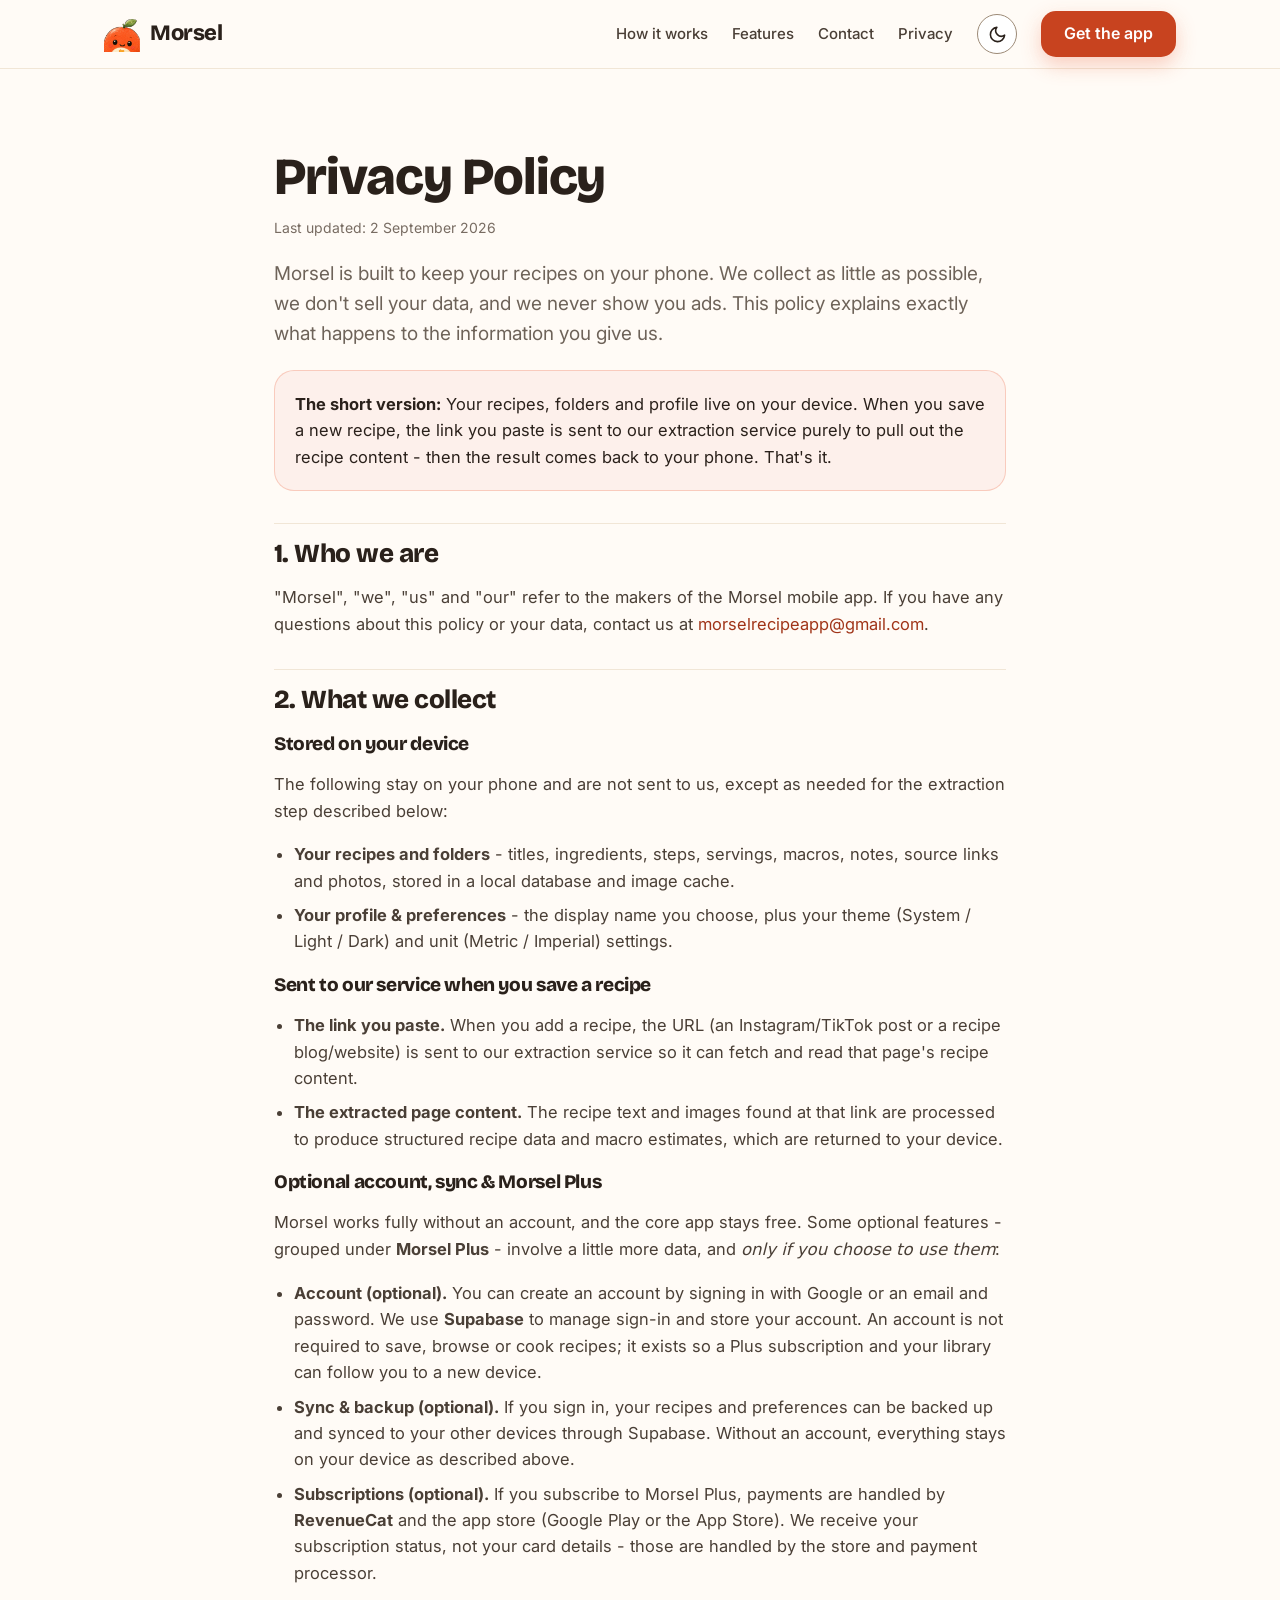
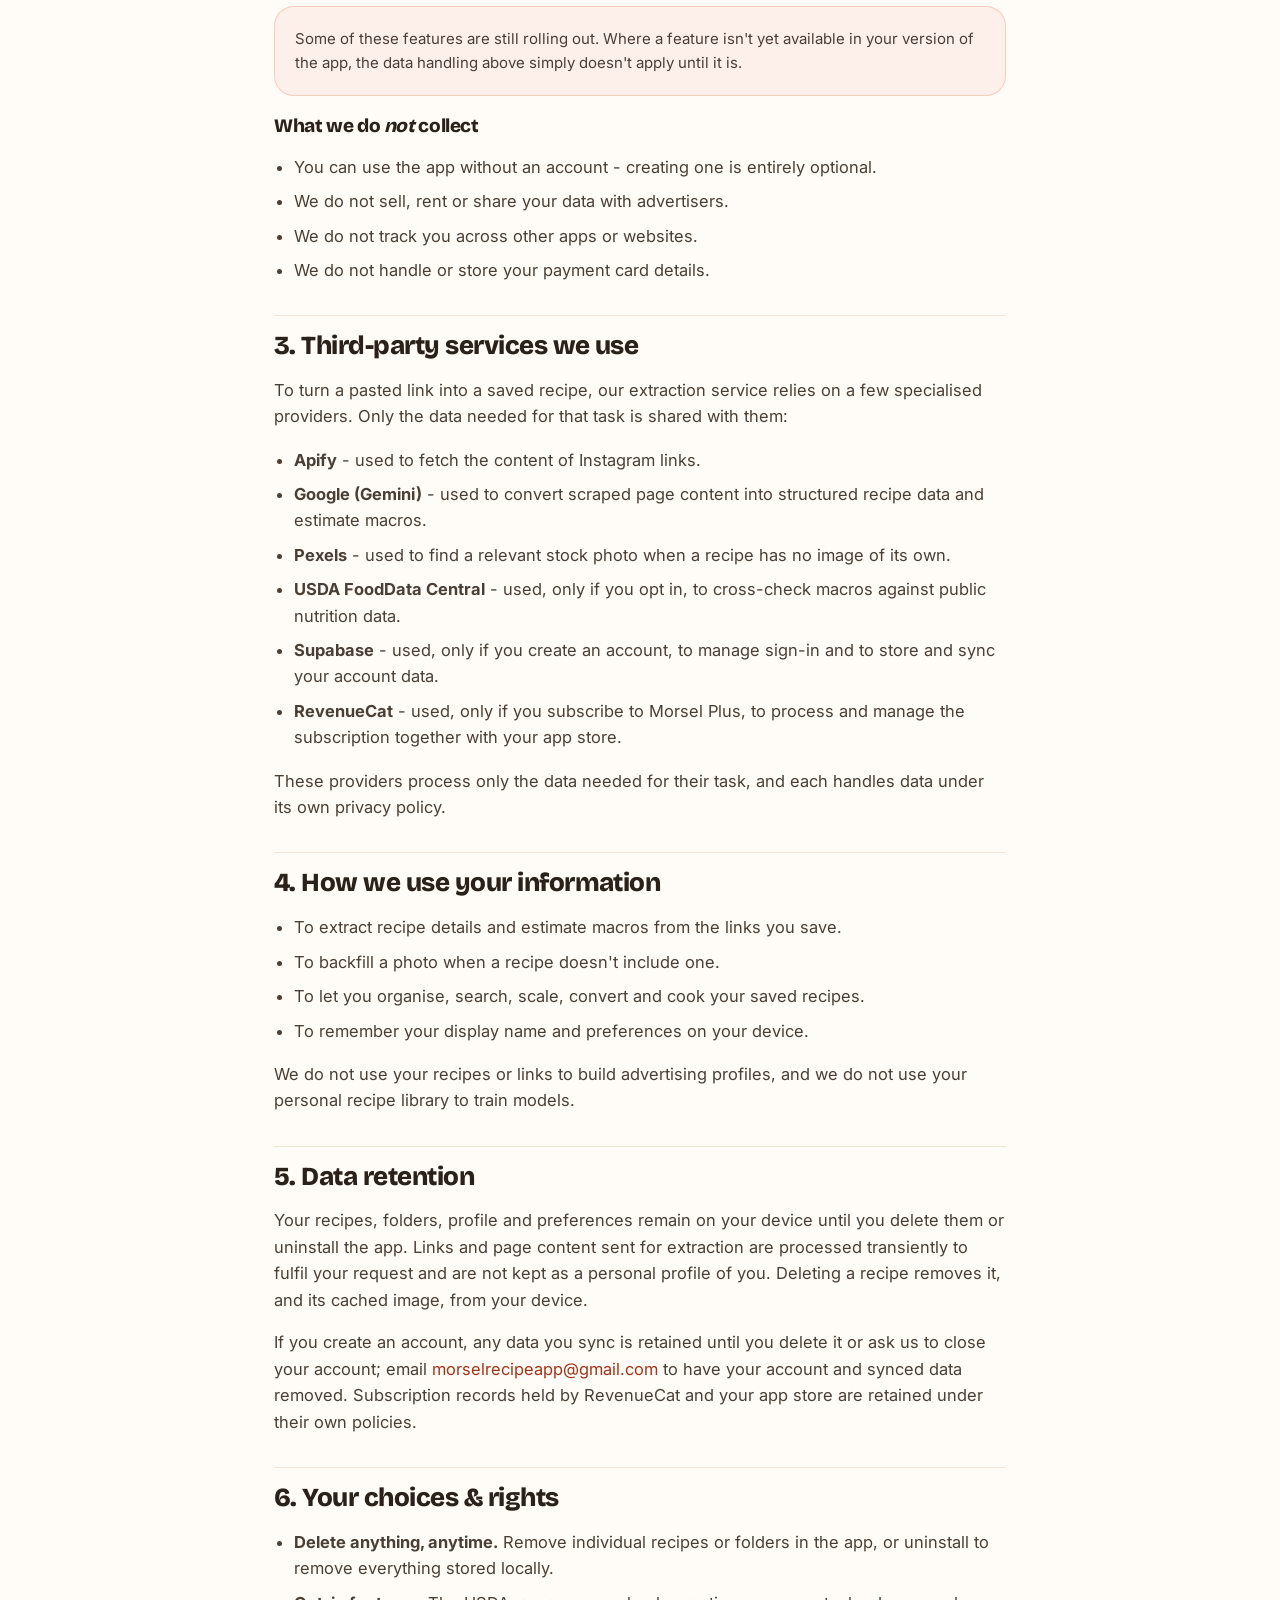
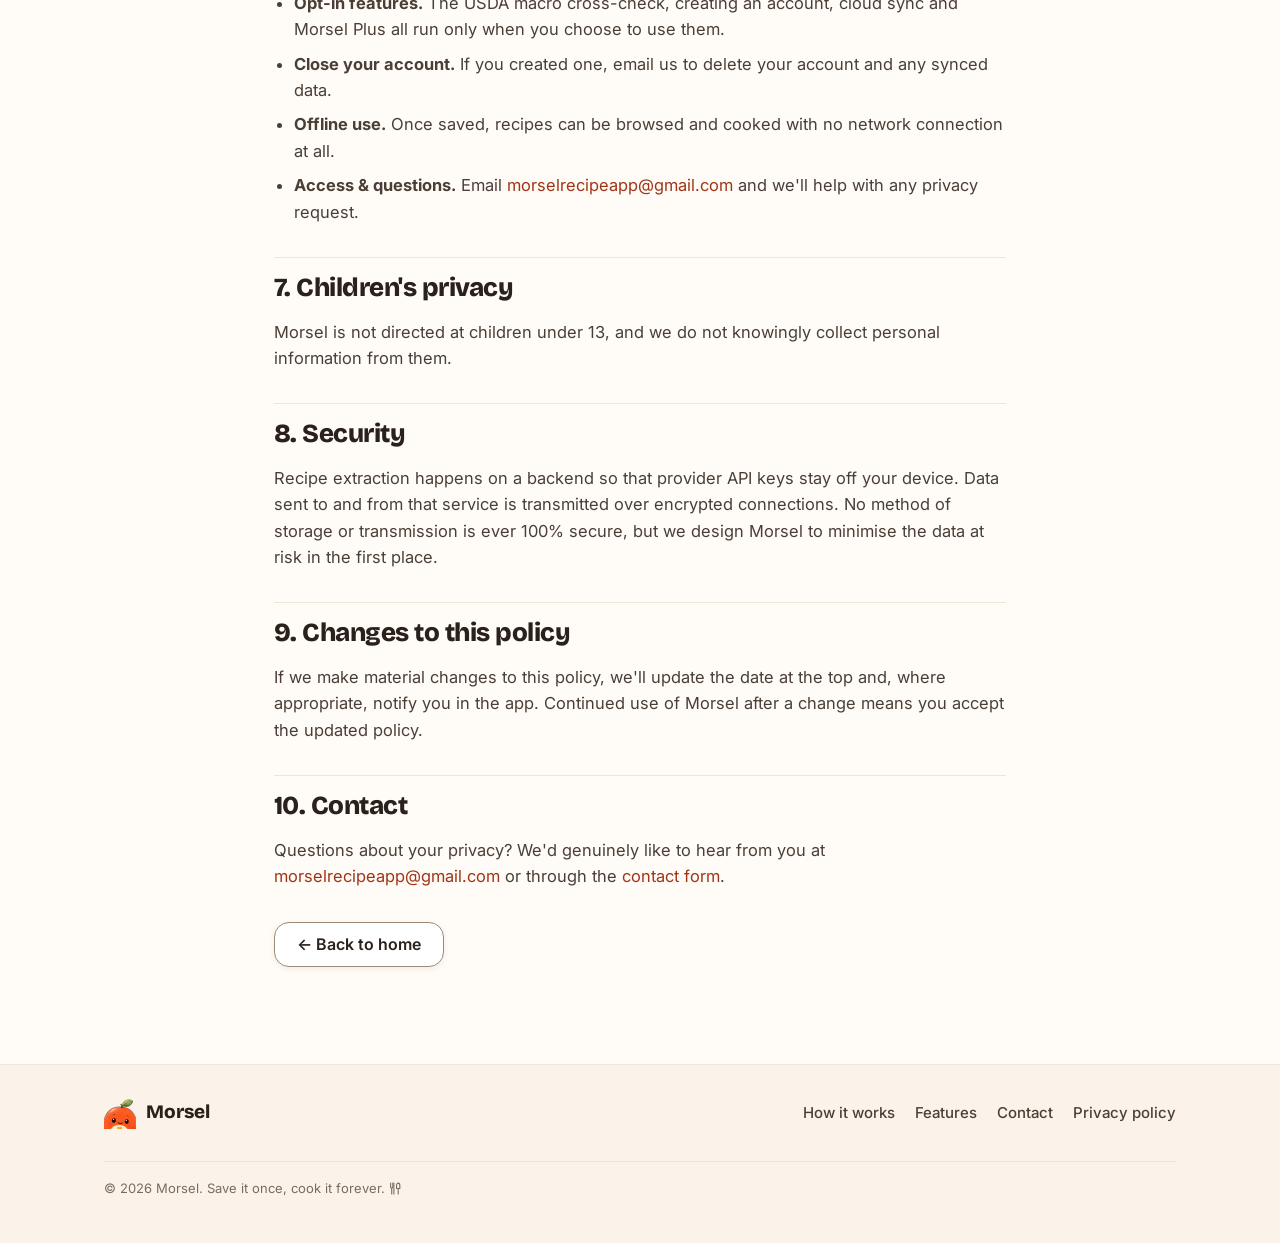
==== commit b7e4efdc: "Update Morsel branding assets and site imagery - Refresh logos, icons, mascot illustrations, and dev" ====
--- a/privacy.html
+++ b/privacy.html
@@ -5,9 +5,9 @@
   <meta name="viewport" content="width=device-width, initial-scale=1" />
   <title>Privacy Policy - Morsel</title>
   <meta name="description" content="How Morsel handles your data: recipes stored on your device, links processed only to extract recipe content." />
-  <meta name="theme-color" content="#E8552D" />
+  <meta name="theme-color" content="#E8562E" />
   <link rel="icon" href="assets/img/favicon.png" />
-  <link rel="apple-touch-icon" href="assets/img/icon.png" />
+  <link rel="apple-touch-icon" href="assets/img/apple-touch-icon.png" />
   <link rel="preconnect" href="https://fonts.googleapis.com" />
   <link rel="preconnect" href="https://fonts.gstatic.com" crossorigin />
   <link href="https://fonts.googleapis.com/css2?family=Bricolage+Grotesque:opsz,wght@12..96,600;12..96,700;12..96,800&family=Inter:wght@400;500;600;700&family=Space+Grotesk:wght@500;700&display=swap" rel="stylesheet" />
@@ -38,7 +38,7 @@
   <header class="site-header">
     <div class="wrap nav">
       <a class="brand" href="index.html#top">
-        <img src="assets/img/logo-mark.svg" alt="" />
+        <img src="assets/img/logo-mascot.png" alt="" />
         Morsel
       </a>
       <nav class="nav-links" aria-label="Primary">
@@ -47,7 +47,7 @@
         <a class="link" href="index.html#contact">Contact</a>
         <a class="link" href="privacy.html" aria-current="page">Privacy</a>
         <button class="theme-toggle" type="button" aria-label="Toggle theme"><svg class="i" aria-hidden="true" focusable="false"><use href="#i-moon"></use></svg></button>
-        <a class="btn btn-primary" href="index.html#contact">Get the app</a>
+        <a class="btn btn-primary" href="https://play.google.com/store/apps/details?id=com.savr.myapp&amp;pcampaignid=web_share" target="_blank" rel="noopener">Get the app</a>
         <button class="nav-toggle" type="button" aria-label="Open menu" aria-expanded="false" aria-controls="mobile-nav"><svg class="i" aria-hidden="true" focusable="false"><use href="#i-menu"></use></svg></button>
       </nav>
     </div>
@@ -57,7 +57,7 @@
         <a class="link" href="index.html#features">Features</a>
         <a class="link" href="index.html#contact">Contact</a>
         <a class="link" href="privacy.html" aria-current="page">Privacy</a>
-        <a class="btn btn-primary" href="index.html#contact">Get the app</a>
+        <a class="btn btn-primary" href="https://play.google.com/store/apps/details?id=com.savr.myapp&amp;pcampaignid=web_share" target="_blank" rel="noopener">Get the app</a>
       </nav>
     </div>
   </header>
@@ -65,7 +65,7 @@
   <main>
     <article class="wrap doc">
       <h1>Privacy Policy</h1>
-      <p class="updated">Last updated: 6 July 2026</p>
+      <p class="updated">Last updated: 2 September 2026</p>
 
       <p class="lead">Morsel is built to keep your recipes on your phone. We collect as little as possible, we don't sell your data, and we never show you ads. This policy explains exactly what happens to the information you give us.</p>
 
@@ -91,11 +91,21 @@
         <li><strong>The extracted page content.</strong> The recipe text and images found at that link are processed to produce structured recipe data and macro estimates, which are returned to your device.</li>
       </ul>
 
+      <h3>Optional account, sync &amp; Morsel Plus</h3>
+      <p>Morsel works fully without an account, and the core app stays free. Some optional features - grouped under <strong>Morsel Plus</strong> - involve a little more data, and <em>only if you choose to use them</em>:</p>
+      <ul>
+        <li><strong>Account (optional).</strong> You can create an account by signing in with Google or an email and password. We use <strong>Supabase</strong> to manage sign-in and store your account. An account is not required to save, browse or cook recipes; it exists so a Plus subscription and your library can follow you to a new device.</li>
+        <li><strong>Sync &amp; backup (optional).</strong> If you sign in, your recipes and preferences can be backed up and synced to your other devices through Supabase. Without an account, everything stays on your device as described above.</li>
+        <li><strong>Subscriptions (optional).</strong> If you subscribe to Morsel Plus, payments are handled by <strong>RevenueCat</strong> and the app store (Google Play or the App Store). We receive your subscription status, not your card details - those are handled by the store and payment processor.</li>
+      </ul>
+      <p class="callout" style="font-size:15px;">Some of these features are still rolling out. Where a feature isn't yet available in your version of the app, the data handling above simply doesn't apply until it is.</p>
+
       <h3>What we do <em>not</em> collect</h3>
       <ul>
-        <li>We do not require an account, email or password to use the app.</li>
+        <li>You can use the app without an account - creating one is entirely optional.</li>
         <li>We do not sell, rent or share your data with advertisers.</li>
         <li>We do not track you across other apps or websites.</li>
+        <li>We do not handle or store your payment card details.</li>
       </ul>
 
       <h2>3. Third-party services we use</h2>
@@ -105,8 +115,10 @@
         <li><strong>Google (Gemini)</strong> - used to convert scraped page content into structured recipe data and estimate macros.</li>
         <li><strong>Pexels</strong> - used to find a relevant stock photo when a recipe has no image of its own.</li>
         <li><strong>USDA FoodData Central</strong> - used, only if you opt in, to cross-check macros against public nutrition data.</li>
+        <li><strong>Supabase</strong> - used, only if you create an account, to manage sign-in and to store and sync your account data.</li>
+        <li><strong>RevenueCat</strong> - used, only if you subscribe to Morsel Plus, to process and manage the subscription together with your app store.</li>
       </ul>
-      <p>These providers process the recipe link and content solely to perform the extraction, and each handles data under its own privacy policy.</p>
+      <p>These providers process only the data needed for their task, and each handles data under its own privacy policy.</p>
 
       <h2>4. How we use your information</h2>
       <ul>
@@ -119,11 +131,13 @@
 
       <h2>5. Data retention</h2>
       <p>Your recipes, folders, profile and preferences remain on your device until you delete them or uninstall the app. Links and page content sent for extraction are processed transiently to fulfil your request and are not kept as a personal profile of you. Deleting a recipe removes it, and its cached image, from your device.</p>
+      <p>If you create an account, any data you sync is retained until you delete it or ask us to close your account; email <a href="mailto:morselrecipeapp@gmail.com">morselrecipeapp@gmail.com</a> to have your account and synced data removed. Subscription records held by RevenueCat and your app store are retained under their own policies.</p>
 
       <h2>6. Your choices &amp; rights</h2>
       <ul>
         <li><strong>Delete anything, anytime.</strong> Remove individual recipes or folders in the app, or uninstall to remove everything stored locally.</li>
-        <li><strong>Opt-in features.</strong> The USDA macro cross-check runs only when you choose to use it.</li>
+        <li><strong>Opt-in features.</strong> The USDA macro cross-check, creating an account, cloud sync and Morsel Plus all run only when you choose to use them.</li>
+        <li><strong>Close your account.</strong> If you created one, email us to delete your account and any synced data.</li>
         <li><strong>Offline use.</strong> Once saved, recipes can be browsed and cooked with no network connection at all.</li>
         <li><strong>Access &amp; questions.</strong> Email <a href="mailto:morselrecipeapp@gmail.com">morselrecipeapp@gmail.com</a> and we'll help with any privacy request.</li>
       </ul>
@@ -147,7 +161,7 @@
   <footer class="site-footer">
     <div class="wrap footer-grid">
       <a class="footer-brand" href="index.html#top">
-        <img src="assets/img/logo-mark.svg" alt="" />
+        <img src="assets/img/logo-mascot.png" alt="" />
         <span>Morsel</span>
       </a>
       <nav class="footer-links" aria-label="Footer">
--- a/assets/css/styles.css
+++ b/assets/css/styles.css
@@ -339,7 +339,7 @@
   letter-spacing: -0.02em;
 }
 .brand:hover { color: var(--text); }
-.brand img { width: 34px; height: 34px; border-radius: 9px; box-shadow: var(--shadow-sm); }
+.brand img { width: 36px; height: 36px; object-fit: contain; }
 .nav-links { display: flex; align-items: center; gap: var(--s-2xl); }
 .nav-links a.link {
   color: var(--text-body);
@@ -445,10 +445,48 @@
   margin-top: var(--s-xl);
 }
 
+/* ---- Store badge (Google Play) ----
+   An inline SVG driven by the design tokens: paprika fill + white mark by
+   default, and on the brand-coloured CTA band the badge inverts to white with
+   paprika mark + text (the same pattern as .cta-inner .btn-primary). */
+.store-badge {
+  display: inline-flex;
+  align-items: center;
+  transition: transform 0.15s ease, opacity 0.15s ease;
+}
+.store-badge:hover { transform: translateY(-2px); opacity: 0.88; }
+.store-badge .play-badge {
+  height: 52px;
+  width: auto;
+  display: block;
+}
+.store-badge .badge-sub {
+  font-family: var(--font-sans);
+  font-weight: 600;
+  font-size: 28px;
+  letter-spacing: 3px;
+  fill: var(--badge-fg, var(--on-brand));
+}
+.store-badge .badge-title {
+  font-family: var(--font-display);
+  font-weight: 700;
+  font-size: 54px;
+  fill: var(--badge-fg, var(--on-brand));
+}
+.cta-band .store-badge {
+  --badge-bg: var(--on-brand);
+  --badge-fg: var(--brand-solid);
+}
+
 @media (max-width: 820px) {
   .hero-grid { grid-template-columns: 1fr; text-align: center; }
   .hero-sub { margin-inline: auto; }
-  .hero-cta { justify-content: center; }
+  /* Equal-width halves so the badge and button read as one matched pair.
+     minmax(0,1fr) lets both tracks shrink below their content width. */
+  .hero-cta { display: grid; grid-template-columns: repeat(2, minmax(0, 1fr)); gap: var(--s-md); }
+  .hero-cta > .store-badge { width: 100%; }
+  .hero-cta > .store-badge .play-badge { width: 100%; height: auto; }
+  .hero-cta .btn { width: 100%; font-size: 15px; white-space: normal; }
   .hero-note { justify-content: center; }
   /* The mockup no longer takes grid-row 1: leading with it pushed the headline
      to 518px and the second CTA off the first screen entirely. */
@@ -733,6 +771,7 @@
 }
 .cta-inner h2 { color: var(--on-brand); font-size: clamp(28px, 4.5vw, 46px); }
 .cta-inner p { color: var(--on-brand-muted); font-size: 19px; margin: var(--s-md) auto var(--s-xl); max-width: 44ch; }
+.cta-inner .now-on { color: var(--on-brand-muted); font-size: 15px; margin: 0 auto var(--s-lg); font-weight: 500; }
 .cta-inner .btn-primary { background: var(--on-brand); color: var(--brand-solid); box-shadow: var(--shadow-md); }
 .cta-inner .btn-primary:hover { background: var(--sand-100); color: var(--brand-solid-hover); }
 
@@ -749,7 +788,7 @@
   justify-content: space-between;
 }
 .footer-brand { display: flex; align-items: center; gap: 10px; }
-.footer-brand img { width: 30px; height: 30px; border-radius: 8px; }
+.footer-brand img { width: 32px; height: 32px; object-fit: contain; }
 .footer-brand span { font-family: var(--font-display); font-weight: 800; font-size: 19px; color: var(--text); }
 .footer-links { display: flex; flex-wrap: wrap; gap: var(--s-xl); }
 .footer-links a { color: var(--text-body); font-weight: 500; font-size: 15px; }
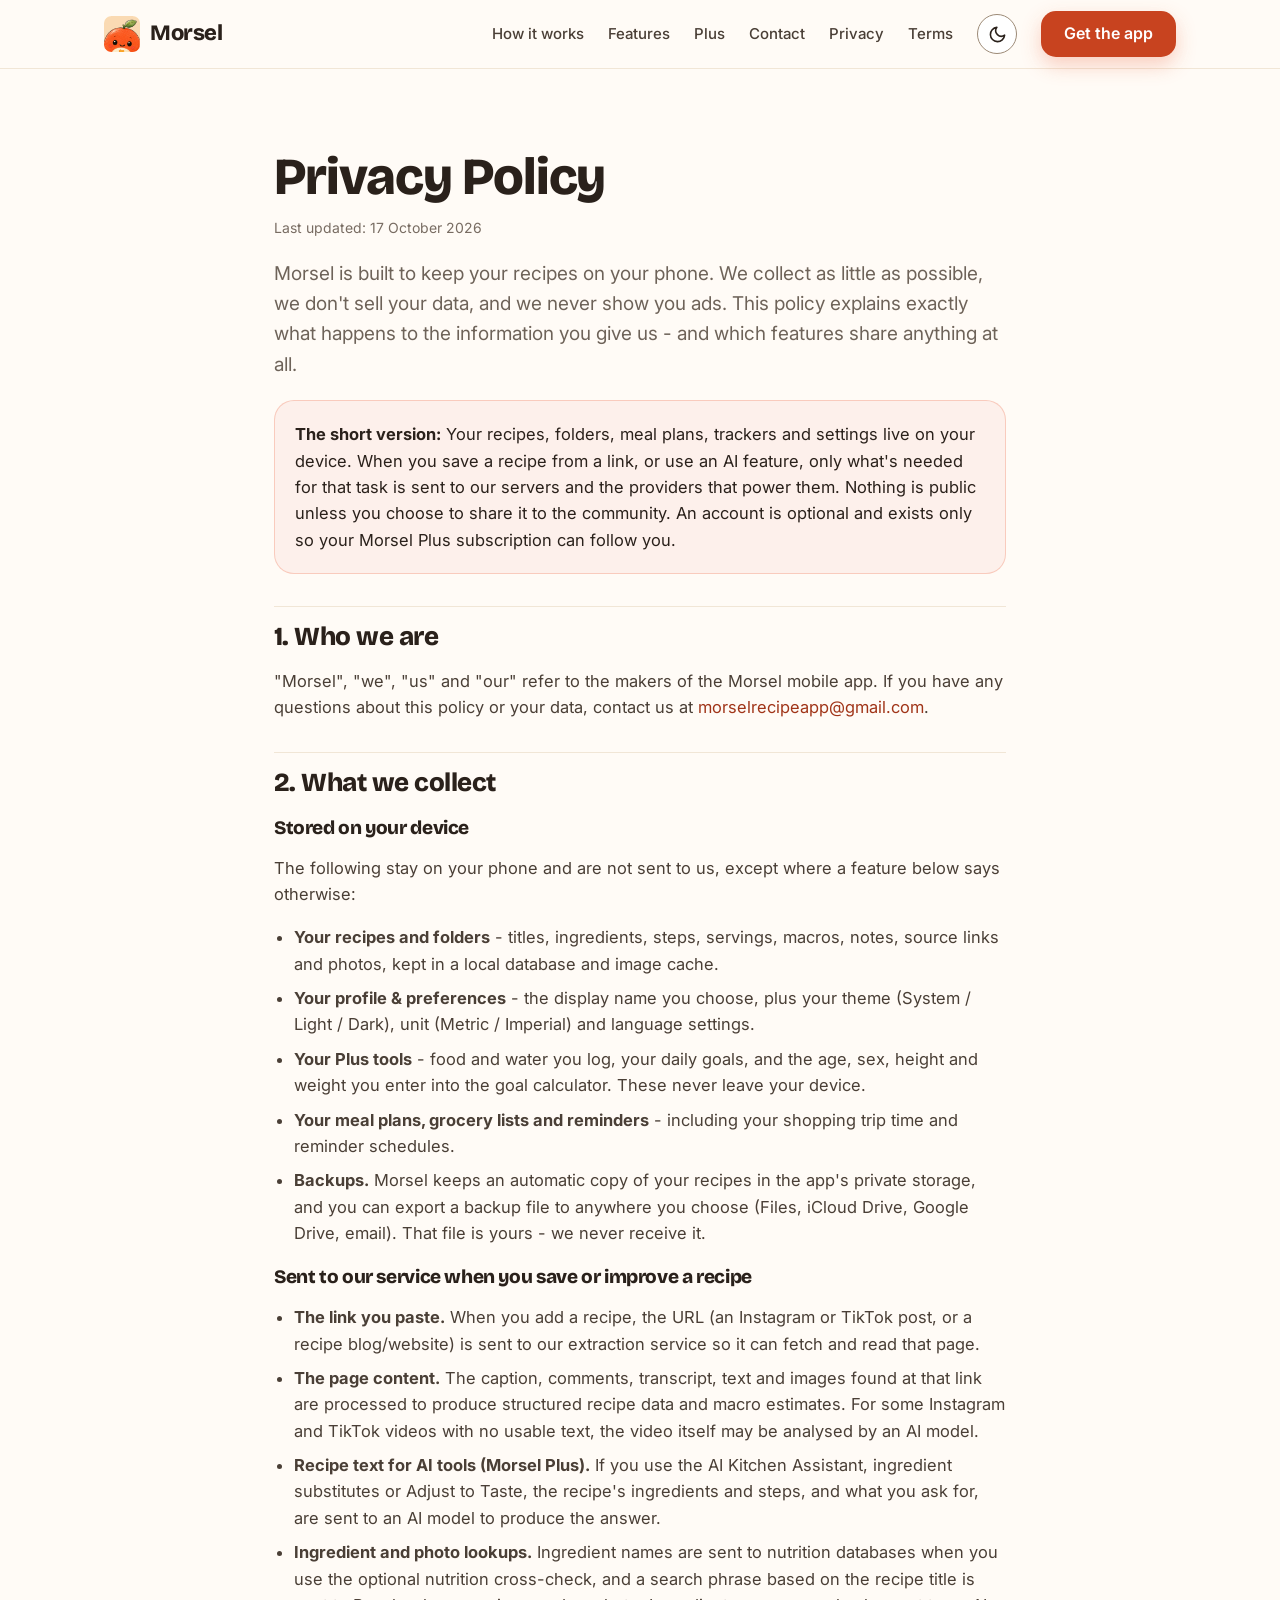
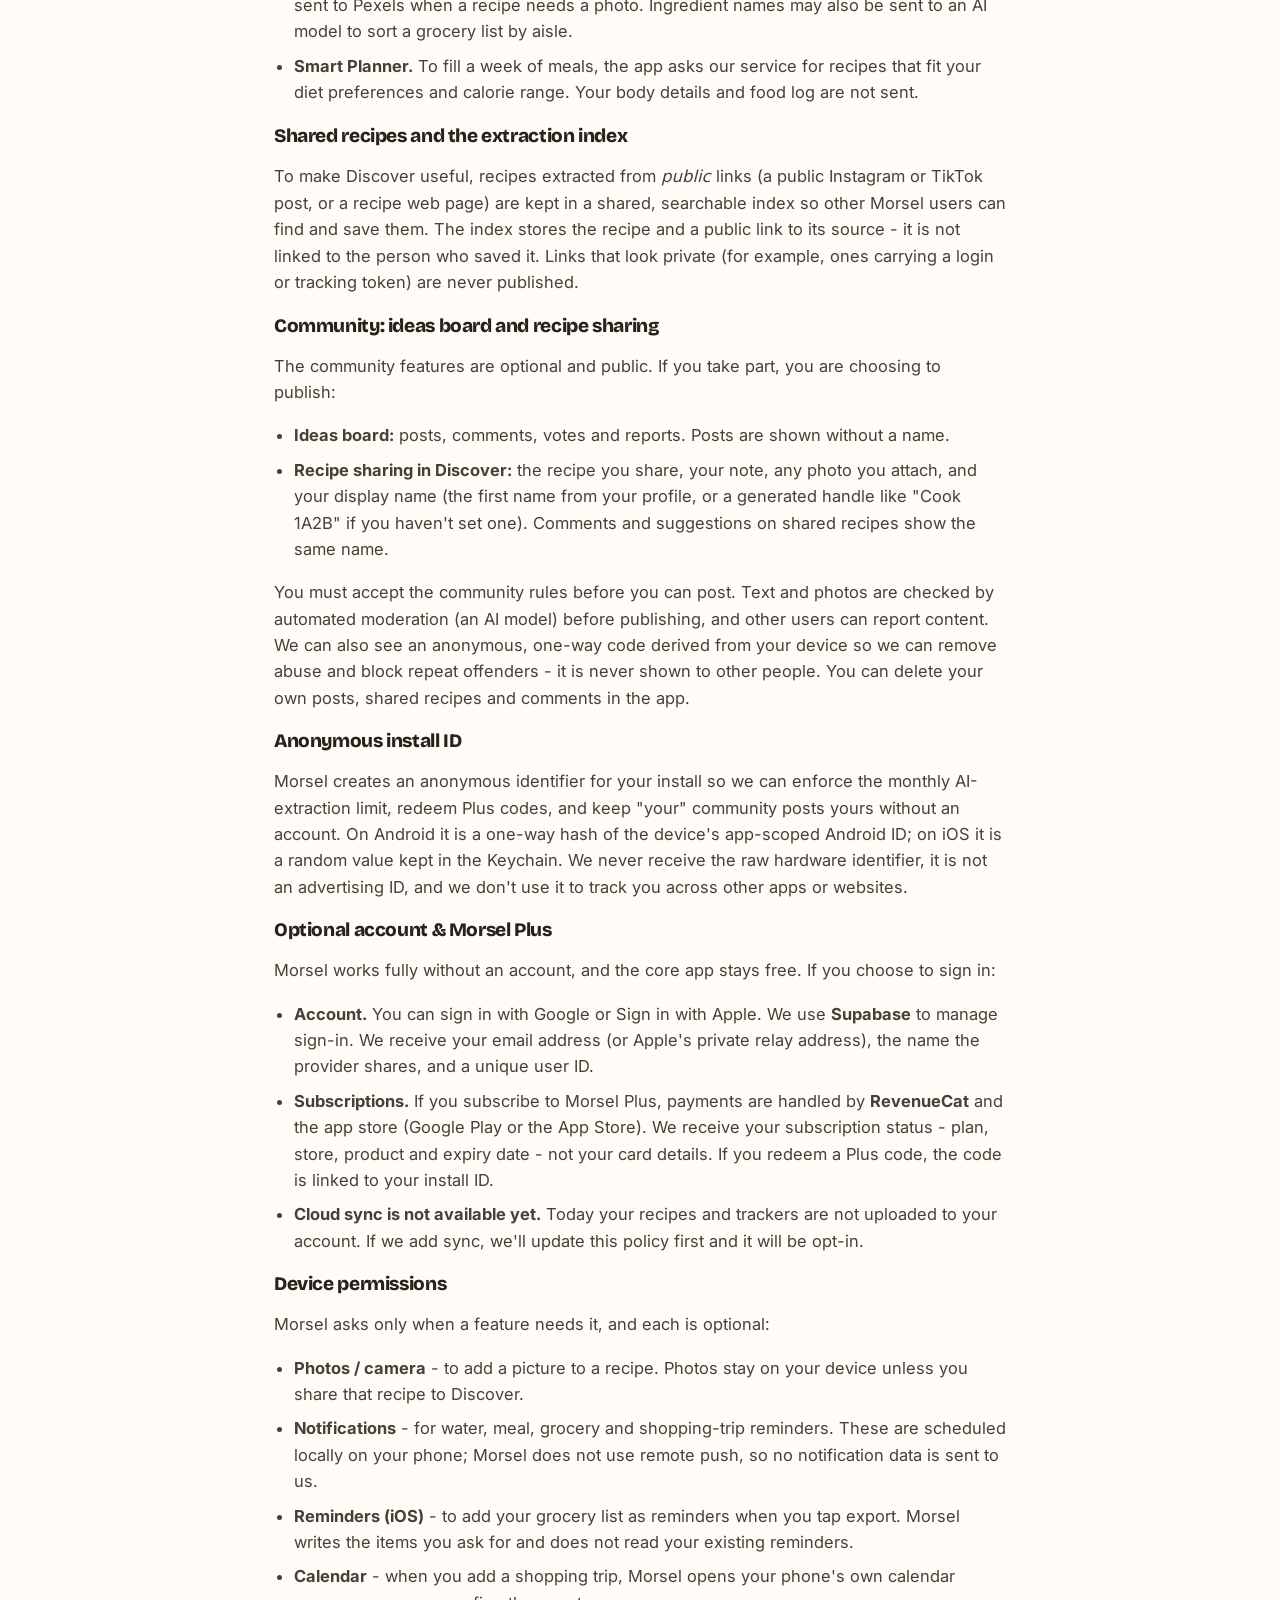
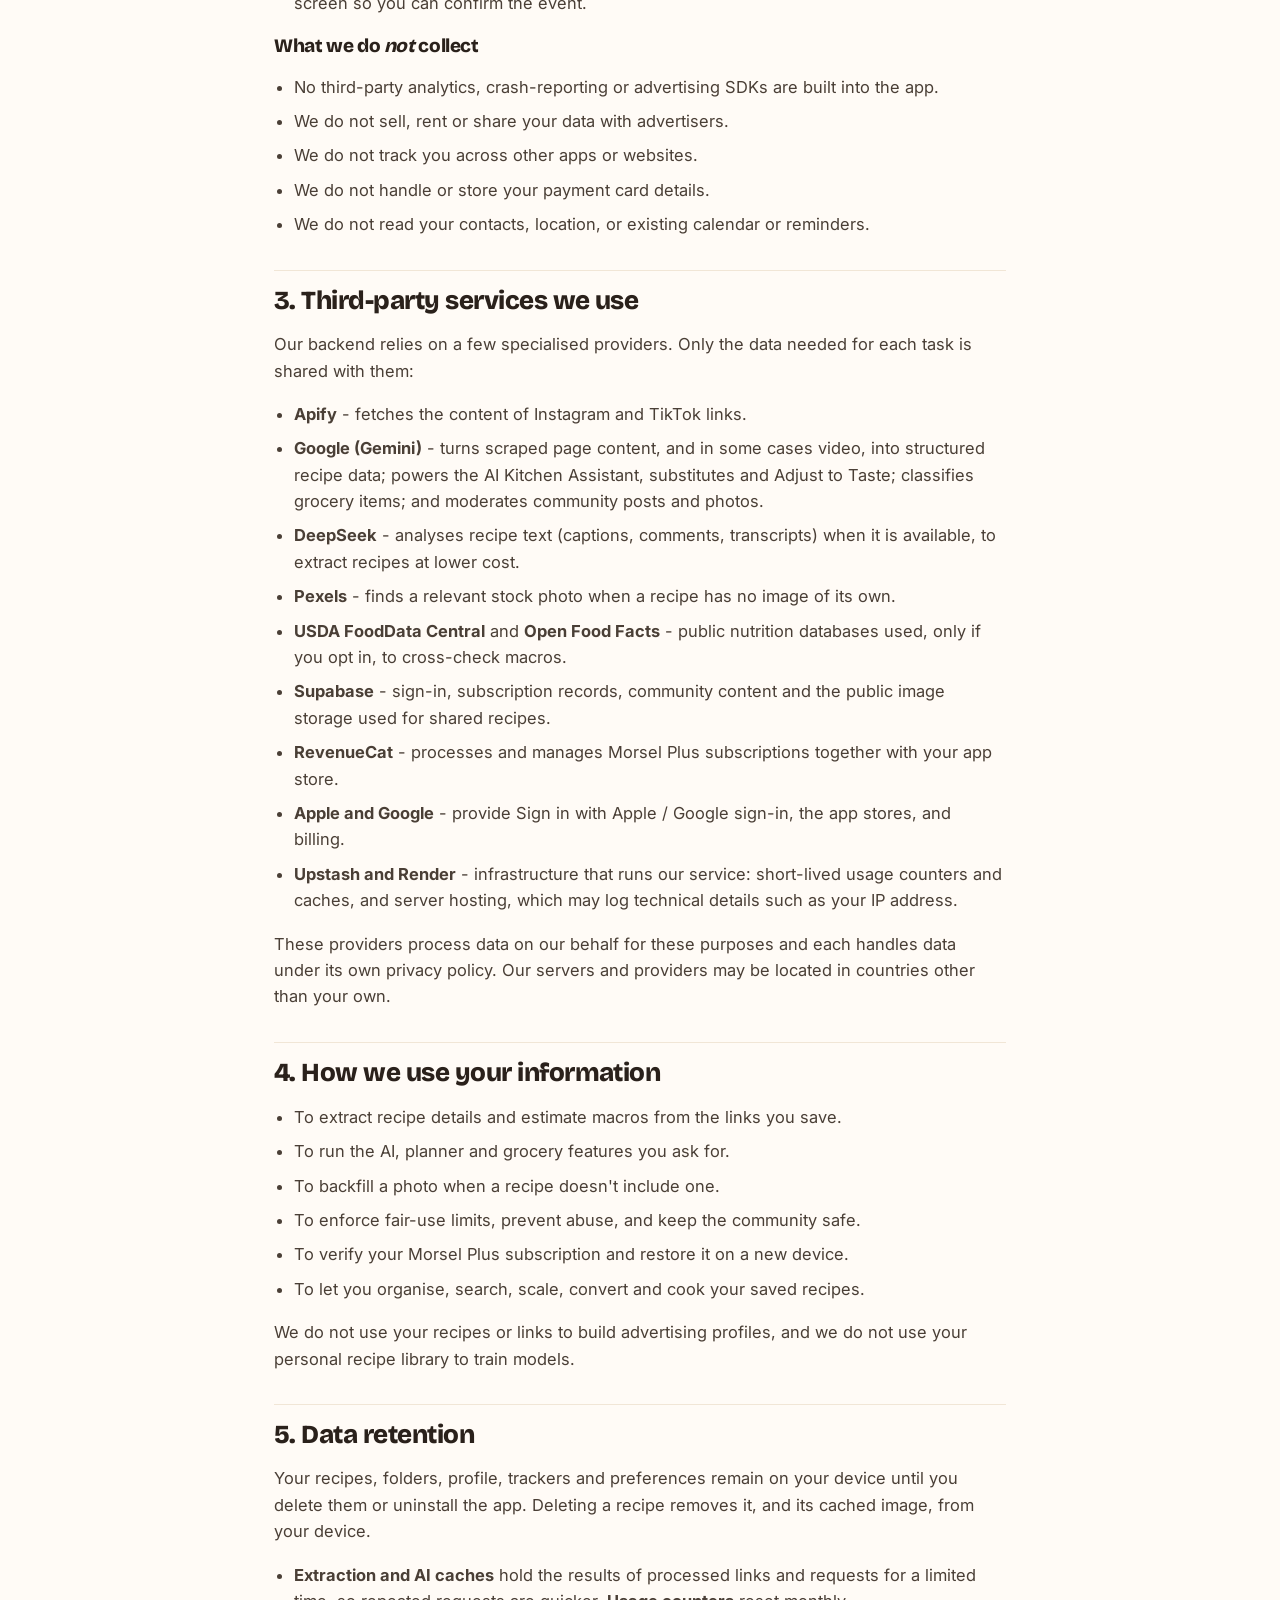
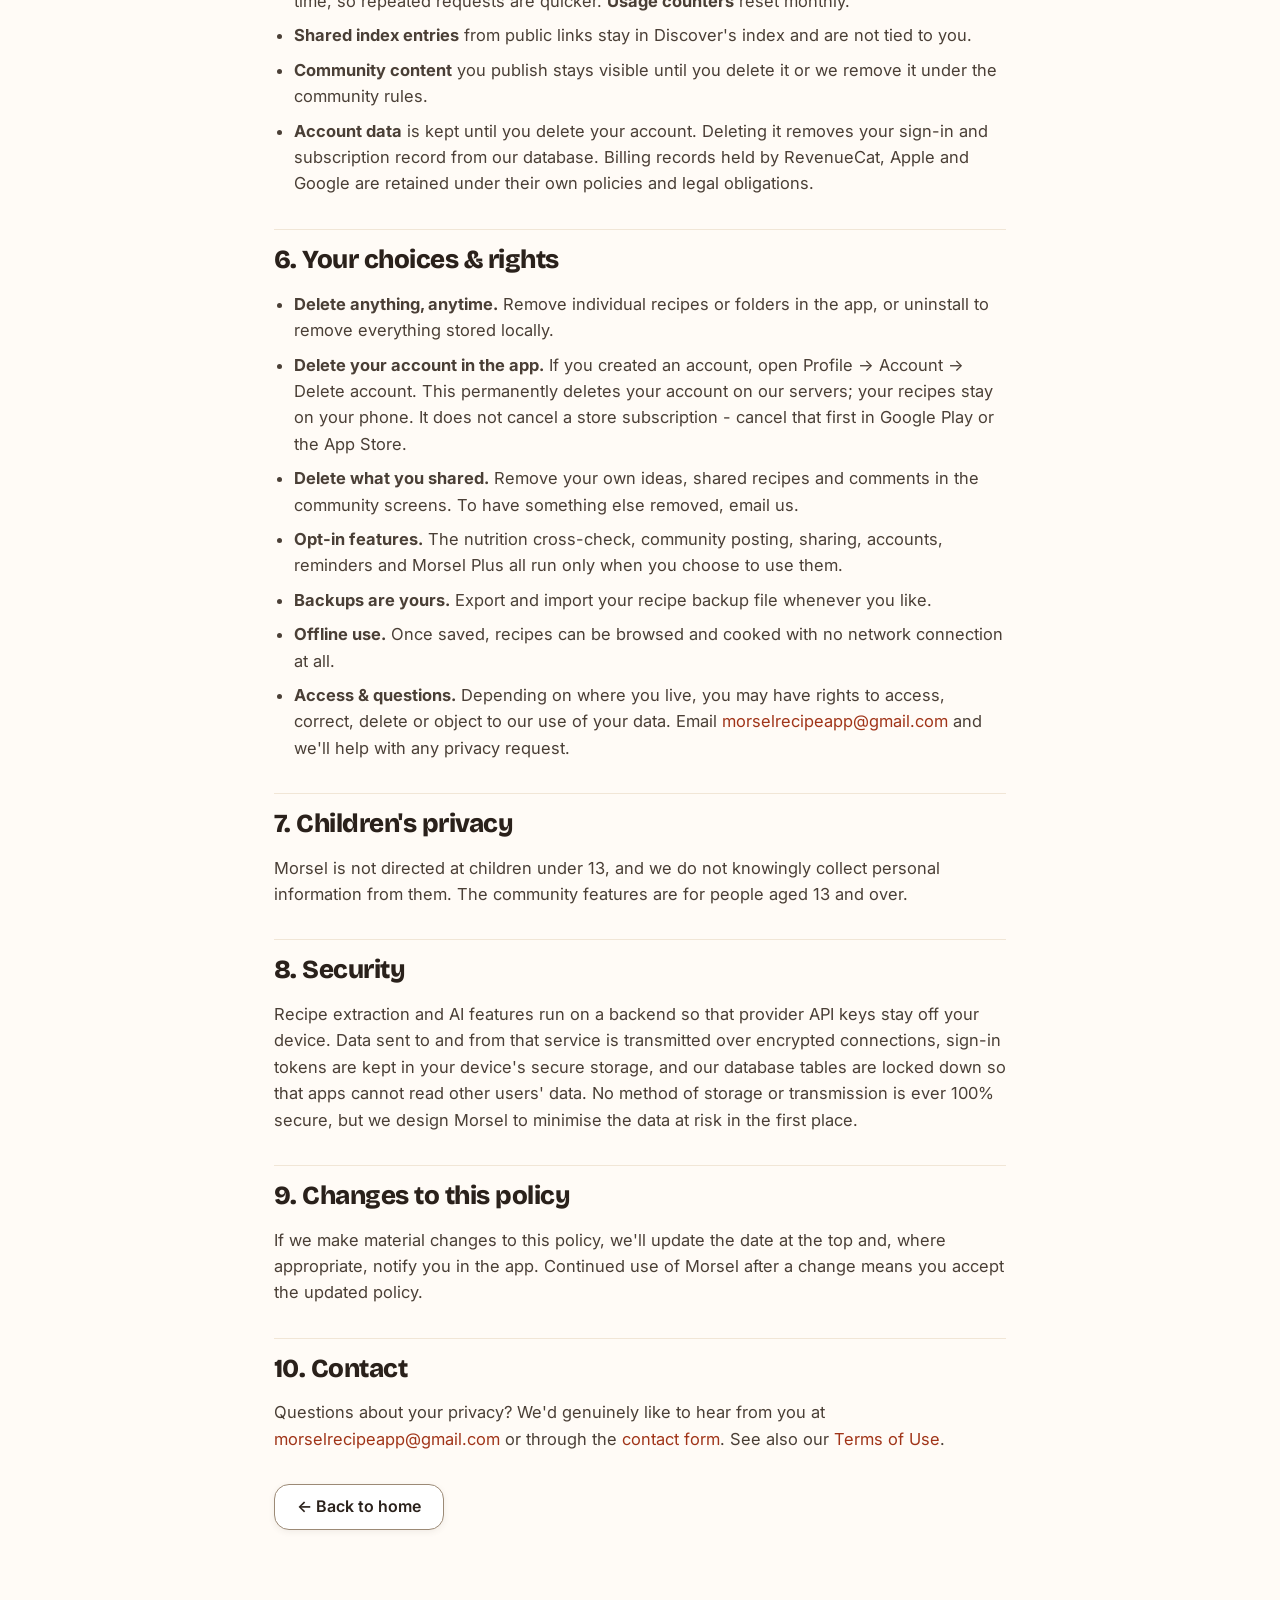
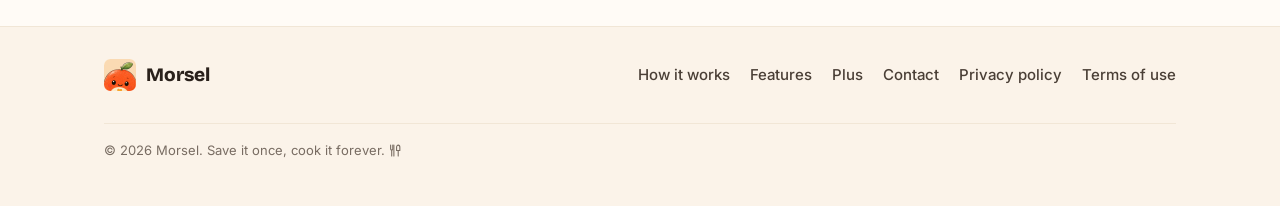
==== commit c4196346: "Add terms page and refactor features with tabs - Reorganize features into Save, Cook, Organise, Plan" ====
--- a/privacy.html
+++ b/privacy.html
@@ -4,7 +4,7 @@
   <meta charset="UTF-8" />
   <meta name="viewport" content="width=device-width, initial-scale=1" />
   <title>Privacy Policy - Morsel</title>
-  <meta name="description" content="How Morsel handles your data: recipes stored on your device, links processed only to extract recipe content." />
+  <meta name="description" content="How Morsel handles your data: recipes stored on your device, links processed only to extract recipe content, and what is shared only when you choose to." />
   <meta name="theme-color" content="#E8562E" />
   <link rel="icon" href="assets/img/favicon.png" />
   <link rel="apple-touch-icon" href="assets/img/apple-touch-icon.png" />
@@ -44,8 +44,10 @@
       <nav class="nav-links" aria-label="Primary">
         <a class="link" href="index.html#how">How it works</a>
         <a class="link" href="index.html#features">Features</a>
+        <a class="link" href="index.html#plus">Plus</a>
         <a class="link" href="index.html#contact">Contact</a>
         <a class="link" href="privacy.html" aria-current="page">Privacy</a>
+        <a class="link" href="terms.html">Terms</a>
         <button class="theme-toggle" type="button" aria-label="Toggle theme"><svg class="i" aria-hidden="true" focusable="false"><use href="#i-moon"></use></svg></button>
         <a class="btn btn-primary" href="https://play.google.com/store/apps/details?id=com.savr.myapp&amp;pcampaignid=web_share" target="_blank" rel="noopener">Get the app</a>
         <button class="nav-toggle" type="button" aria-label="Open menu" aria-expanded="false" aria-controls="mobile-nav"><svg class="i" aria-hidden="true" focusable="false"><use href="#i-menu"></use></svg></button>
@@ -55,8 +57,10 @@
       <nav class="wrap" aria-label="Menu">
         <a class="link" href="index.html#how">How it works</a>
         <a class="link" href="index.html#features">Features</a>
+        <a class="link" href="index.html#plus">Plus</a>
         <a class="link" href="index.html#contact">Contact</a>
         <a class="link" href="privacy.html" aria-current="page">Privacy</a>
+        <a class="link" href="terms.html">Terms</a>
         <a class="btn btn-primary" href="https://play.google.com/store/apps/details?id=com.savr.myapp&amp;pcampaignid=web_share" target="_blank" rel="noopener">Get the app</a>
       </nav>
     </div>
@@ -65,12 +69,12 @@
   <main>
     <article class="wrap doc">
       <h1>Privacy Policy</h1>
-      <p class="updated">Last updated: 2 September 2026</p>
-
-      <p class="lead">Morsel is built to keep your recipes on your phone. We collect as little as possible, we don't sell your data, and we never show you ads. This policy explains exactly what happens to the information you give us.</p>
+      <p class="updated">Last updated: 17 October 2026</p>
+
+      <p class="lead">Morsel is built to keep your recipes on your phone. We collect as little as possible, we don't sell your data, and we never show you ads. This policy explains exactly what happens to the information you give us - and which features share anything at all.</p>
 
       <div class="callout">
-        <p><strong>The short version:</strong> Your recipes, folders and profile live on your device. When you save a new recipe, the link you paste is sent to our extraction service purely to pull out the recipe content - then the result comes back to your phone. That's it.</p>
+        <p><strong>The short version:</strong> Your recipes, folders, meal plans, trackers and settings live on your device. When you save a recipe from a link, or use an AI feature, only what's needed for that task is sent to our servers and the providers that power them. Nothing is public unless you choose to share it to the community. An account is optional and exists only so your Morsel Plus subscription can follow you.</p>
       </div>
 
       <h2>1. Who we are</h2>
@@ -79,82 +83,123 @@
       <h2>2. What we collect</h2>
 
       <h3>Stored on your device</h3>
-      <p>The following stay on your phone and are not sent to us, except as needed for the extraction step described below:</p>
-      <ul>
-        <li><strong>Your recipes and folders</strong> - titles, ingredients, steps, servings, macros, notes, source links and photos, stored in a local database and image cache.</li>
-        <li><strong>Your profile &amp; preferences</strong> - the display name you choose, plus your theme (System / Light / Dark) and unit (Metric / Imperial) settings.</li>
-      </ul>
-
-      <h3>Sent to our service when you save a recipe</h3>
-      <ul>
-        <li><strong>The link you paste.</strong> When you add a recipe, the URL (an Instagram/TikTok post or a recipe blog/website) is sent to our extraction service so it can fetch and read that page's recipe content.</li>
-        <li><strong>The extracted page content.</strong> The recipe text and images found at that link are processed to produce structured recipe data and macro estimates, which are returned to your device.</li>
-      </ul>
-
-      <h3>Optional account, sync &amp; Morsel Plus</h3>
-      <p>Morsel works fully without an account, and the core app stays free. Some optional features - grouped under <strong>Morsel Plus</strong> - involve a little more data, and <em>only if you choose to use them</em>:</p>
-      <ul>
-        <li><strong>Account (optional).</strong> You can create an account by signing in with Google or an email and password. We use <strong>Supabase</strong> to manage sign-in and store your account. An account is not required to save, browse or cook recipes; it exists so a Plus subscription and your library can follow you to a new device.</li>
-        <li><strong>Sync &amp; backup (optional).</strong> If you sign in, your recipes and preferences can be backed up and synced to your other devices through Supabase. Without an account, everything stays on your device as described above.</li>
-        <li><strong>Subscriptions (optional).</strong> If you subscribe to Morsel Plus, payments are handled by <strong>RevenueCat</strong> and the app store (Google Play or the App Store). We receive your subscription status, not your card details - those are handled by the store and payment processor.</li>
-      </ul>
-      <p class="callout" style="font-size:15px;">Some of these features are still rolling out. Where a feature isn't yet available in your version of the app, the data handling above simply doesn't apply until it is.</p>
+      <p>The following stay on your phone and are not sent to us, except where a feature below says otherwise:</p>
+      <ul>
+        <li><strong>Your recipes and folders</strong> - titles, ingredients, steps, servings, macros, notes, source links and photos, kept in a local database and image cache.</li>
+        <li><strong>Your profile &amp; preferences</strong> - the display name you choose, plus your theme (System / Light / Dark), unit (Metric / Imperial) and language settings.</li>
+        <li><strong>Your Plus tools</strong> - food and water you log, your daily goals, and the age, sex, height and weight you enter into the goal calculator. These never leave your device.</li>
+        <li><strong>Your meal plans, grocery lists and reminders</strong> - including your shopping trip time and reminder schedules.</li>
+        <li><strong>Backups.</strong> Morsel keeps an automatic copy of your recipes in the app's private storage, and you can export a backup file to anywhere you choose (Files, iCloud Drive, Google Drive, email). That file is yours - we never receive it.</li>
+      </ul>
+
+      <h3>Sent to our service when you save or improve a recipe</h3>
+      <ul>
+        <li><strong>The link you paste.</strong> When you add a recipe, the URL (an Instagram or TikTok post, or a recipe blog/website) is sent to our extraction service so it can fetch and read that page.</li>
+        <li><strong>The page content.</strong> The caption, comments, transcript, text and images found at that link are processed to produce structured recipe data and macro estimates. For some Instagram and TikTok videos with no usable text, the video itself may be analysed by an AI model.</li>
+        <li><strong>Recipe text for AI tools (Morsel Plus).</strong> If you use the AI Kitchen Assistant, ingredient substitutes or Adjust to Taste, the recipe's ingredients and steps, and what you ask for, are sent to an AI model to produce the answer.</li>
+        <li><strong>Ingredient and photo lookups.</strong> Ingredient names are sent to nutrition databases when you use the optional nutrition cross-check, and a search phrase based on the recipe title is sent to Pexels when a recipe needs a photo. Ingredient names may also be sent to an AI model to sort a grocery list by aisle.</li>
+        <li><strong>Smart Planner.</strong> To fill a week of meals, the app asks our service for recipes that fit your diet preferences and calorie range. Your body details and food log are not sent.</li>
+      </ul>
+
+      <h3>Shared recipes and the extraction index</h3>
+      <p>To make Discover useful, recipes extracted from <em>public</em> links (a public Instagram or TikTok post, or a recipe web page) are kept in a shared, searchable index so other Morsel users can find and save them. The index stores the recipe and a public link to its source - it is not linked to the person who saved it. Links that look private (for example, ones carrying a login or tracking token) are never published.</p>
+
+      <h3>Community: ideas board and recipe sharing</h3>
+      <p>The community features are optional and public. If you take part, you are choosing to publish:</p>
+      <ul>
+        <li><strong>Ideas board:</strong> posts, comments, votes and reports. Posts are shown without a name.</li>
+        <li><strong>Recipe sharing in Discover:</strong> the recipe you share, your note, any photo you attach, and your display name (the first name from your profile, or a generated handle like "Cook 1A2B" if you haven't set one). Comments and suggestions on shared recipes show the same name.</li>
+      </ul>
+      <p>You must accept the community rules before you can post. Text and photos are checked by automated moderation (an AI model) before publishing, and other users can report content. We can also see an anonymous, one-way code derived from your device so we can remove abuse and block repeat offenders - it is never shown to other people. You can delete your own posts, shared recipes and comments in the app.</p>
+
+      <h3>Anonymous install ID</h3>
+      <p>Morsel creates an anonymous identifier for your install so we can enforce the monthly AI-extraction limit, redeem Plus codes, and keep "your" community posts yours without an account. On Android it is a one-way hash of the device's app-scoped Android ID; on iOS it is a random value kept in the Keychain. We never receive the raw hardware identifier, it is not an advertising ID, and we don't use it to track you across other apps or websites.</p>
+
+      <h3>Optional account &amp; Morsel Plus</h3>
+      <p>Morsel works fully without an account, and the core app stays free. If you choose to sign in:</p>
+      <ul>
+        <li><strong>Account.</strong> You can sign in with Google or Sign in with Apple. We use <strong>Supabase</strong> to manage sign-in. We receive your email address (or Apple's private relay address), the name the provider shares, and a unique user ID.</li>
+        <li><strong>Subscriptions.</strong> If you subscribe to Morsel Plus, payments are handled by <strong>RevenueCat</strong> and the app store (Google Play or the App Store). We receive your subscription status - plan, store, product and expiry date - not your card details. If you redeem a Plus code, the code is linked to your install ID.</li>
+        <li><strong>Cloud sync is not available yet.</strong> Today your recipes and trackers are not uploaded to your account. If we add sync, we'll update this policy first and it will be opt-in.</li>
+      </ul>
+
+      <h3>Device permissions</h3>
+      <p>Morsel asks only when a feature needs it, and each is optional:</p>
+      <ul>
+        <li><strong>Photos / camera</strong> - to add a picture to a recipe. Photos stay on your device unless you share that recipe to Discover.</li>
+        <li><strong>Notifications</strong> - for water, meal, grocery and shopping-trip reminders. These are scheduled locally on your phone; Morsel does not use remote push, so no notification data is sent to us.</li>
+        <li><strong>Reminders (iOS)</strong> - to add your grocery list as reminders when you tap export. Morsel writes the items you ask for and does not read your existing reminders.</li>
+        <li><strong>Calendar</strong> - when you add a shopping trip, Morsel opens your phone's own calendar screen so you can confirm the event.</li>
+      </ul>
 
       <h3>What we do <em>not</em> collect</h3>
       <ul>
-        <li>You can use the app without an account - creating one is entirely optional.</li>
+        <li>No third-party analytics, crash-reporting or advertising SDKs are built into the app.</li>
         <li>We do not sell, rent or share your data with advertisers.</li>
         <li>We do not track you across other apps or websites.</li>
         <li>We do not handle or store your payment card details.</li>
+        <li>We do not read your contacts, location, or existing calendar or reminders.</li>
       </ul>
 
       <h2>3. Third-party services we use</h2>
-      <p>To turn a pasted link into a saved recipe, our extraction service relies on a few specialised providers. Only the data needed for that task is shared with them:</p>
-      <ul>
-        <li><strong>Apify</strong> - used to fetch the content of Instagram links.</li>
-        <li><strong>Google (Gemini)</strong> - used to convert scraped page content into structured recipe data and estimate macros.</li>
-        <li><strong>Pexels</strong> - used to find a relevant stock photo when a recipe has no image of its own.</li>
-        <li><strong>USDA FoodData Central</strong> - used, only if you opt in, to cross-check macros against public nutrition data.</li>
-        <li><strong>Supabase</strong> - used, only if you create an account, to manage sign-in and to store and sync your account data.</li>
-        <li><strong>RevenueCat</strong> - used, only if you subscribe to Morsel Plus, to process and manage the subscription together with your app store.</li>
-      </ul>
-      <p>These providers process only the data needed for their task, and each handles data under its own privacy policy.</p>
+      <p>Our backend relies on a few specialised providers. Only the data needed for each task is shared with them:</p>
+      <ul>
+        <li><strong>Apify</strong> - fetches the content of Instagram and TikTok links.</li>
+        <li><strong>Google (Gemini)</strong> - turns scraped page content, and in some cases video, into structured recipe data; powers the AI Kitchen Assistant, substitutes and Adjust to Taste; classifies grocery items; and moderates community posts and photos.</li>
+        <li><strong>DeepSeek</strong> - analyses recipe text (captions, comments, transcripts) when it is available, to extract recipes at lower cost.</li>
+        <li><strong>Pexels</strong> - finds a relevant stock photo when a recipe has no image of its own.</li>
+        <li><strong>USDA FoodData Central</strong> and <strong>Open Food Facts</strong> - public nutrition databases used, only if you opt in, to cross-check macros.</li>
+        <li><strong>Supabase</strong> - sign-in, subscription records, community content and the public image storage used for shared recipes.</li>
+        <li><strong>RevenueCat</strong> - processes and manages Morsel Plus subscriptions together with your app store.</li>
+        <li><strong>Apple and Google</strong> - provide Sign in with Apple / Google sign-in, the app stores, and billing.</li>
+        <li><strong>Upstash and Render</strong> - infrastructure that runs our service: short-lived usage counters and caches, and server hosting, which may log technical details such as your IP address.</li>
+      </ul>
+      <p>These providers process data on our behalf for these purposes and each handles data under its own privacy policy. Our servers and providers may be located in countries other than your own.</p>
 
       <h2>4. How we use your information</h2>
       <ul>
         <li>To extract recipe details and estimate macros from the links you save.</li>
+        <li>To run the AI, planner and grocery features you ask for.</li>
         <li>To backfill a photo when a recipe doesn't include one.</li>
+        <li>To enforce fair-use limits, prevent abuse, and keep the community safe.</li>
+        <li>To verify your Morsel Plus subscription and restore it on a new device.</li>
         <li>To let you organise, search, scale, convert and cook your saved recipes.</li>
-        <li>To remember your display name and preferences on your device.</li>
       </ul>
       <p>We do not use your recipes or links to build advertising profiles, and we do not use your personal recipe library to train models.</p>
 
       <h2>5. Data retention</h2>
-      <p>Your recipes, folders, profile and preferences remain on your device until you delete them or uninstall the app. Links and page content sent for extraction are processed transiently to fulfil your request and are not kept as a personal profile of you. Deleting a recipe removes it, and its cached image, from your device.</p>
-      <p>If you create an account, any data you sync is retained until you delete it or ask us to close your account; email <a href="mailto:morselrecipeapp@gmail.com">morselrecipeapp@gmail.com</a> to have your account and synced data removed. Subscription records held by RevenueCat and your app store are retained under their own policies.</p>
+      <p>Your recipes, folders, profile, trackers and preferences remain on your device until you delete them or uninstall the app. Deleting a recipe removes it, and its cached image, from your device.</p>
+      <ul>
+        <li><strong>Extraction and AI caches</strong> hold the results of processed links and requests for a limited time, so repeated requests are quicker. <strong>Usage counters</strong> reset monthly.</li>
+        <li><strong>Shared index entries</strong> from public links stay in Discover's index and are not tied to you.</li>
+        <li><strong>Community content</strong> you publish stays visible until you delete it or we remove it under the community rules.</li>
+        <li><strong>Account data</strong> is kept until you delete your account. Deleting it removes your sign-in and subscription record from our database. Billing records held by RevenueCat, Apple and Google are retained under their own policies and legal obligations.</li>
+      </ul>
 
       <h2>6. Your choices &amp; rights</h2>
       <ul>
         <li><strong>Delete anything, anytime.</strong> Remove individual recipes or folders in the app, or uninstall to remove everything stored locally.</li>
-        <li><strong>Opt-in features.</strong> The USDA macro cross-check, creating an account, cloud sync and Morsel Plus all run only when you choose to use them.</li>
-        <li><strong>Close your account.</strong> If you created one, email us to delete your account and any synced data.</li>
+        <li><strong>Delete your account in the app.</strong> If you created an account, open Profile &rarr; Account &rarr; Delete account. This permanently deletes your account on our servers; your recipes stay on your phone. It does not cancel a store subscription - cancel that first in Google Play or the App Store.</li>
+        <li><strong>Delete what you shared.</strong> Remove your own ideas, shared recipes and comments in the community screens. To have something else removed, email us.</li>
+        <li><strong>Opt-in features.</strong> The nutrition cross-check, community posting, sharing, accounts, reminders and Morsel Plus all run only when you choose to use them.</li>
+        <li><strong>Backups are yours.</strong> Export and import your recipe backup file whenever you like.</li>
         <li><strong>Offline use.</strong> Once saved, recipes can be browsed and cooked with no network connection at all.</li>
-        <li><strong>Access &amp; questions.</strong> Email <a href="mailto:morselrecipeapp@gmail.com">morselrecipeapp@gmail.com</a> and we'll help with any privacy request.</li>
+        <li><strong>Access &amp; questions.</strong> Depending on where you live, you may have rights to access, correct, delete or object to our use of your data. Email <a href="mailto:morselrecipeapp@gmail.com">morselrecipeapp@gmail.com</a> and we'll help with any privacy request.</li>
       </ul>
 
       <h2>7. Children's privacy</h2>
-      <p>Morsel is not directed at children under 13, and we do not knowingly collect personal information from them.</p>
+      <p>Morsel is not directed at children under 13, and we do not knowingly collect personal information from them. The community features are for people aged 13 and over.</p>
 
       <h2>8. Security</h2>
-      <p>Recipe extraction happens on a backend so that provider API keys stay off your device. Data sent to and from that service is transmitted over encrypted connections. No method of storage or transmission is ever 100% secure, but we design Morsel to minimise the data at risk in the first place.</p>
+      <p>Recipe extraction and AI features run on a backend so that provider API keys stay off your device. Data sent to and from that service is transmitted over encrypted connections, sign-in tokens are kept in your device's secure storage, and our database tables are locked down so that apps cannot read other users' data. No method of storage or transmission is ever 100% secure, but we design Morsel to minimise the data at risk in the first place.</p>
 
       <h2>9. Changes to this policy</h2>
       <p>If we make material changes to this policy, we'll update the date at the top and, where appropriate, notify you in the app. Continued use of Morsel after a change means you accept the updated policy.</p>
 
       <h2>10. Contact</h2>
-      <p>Questions about your privacy? We'd genuinely like to hear from you at <a href="mailto:morselrecipeapp@gmail.com">morselrecipeapp@gmail.com</a> or through the <a href="index.html#contact">contact form</a>.</p>
-
-      <p style="margin-top:32px;"><a class="btn btn-ghost" href="index.html#top">← Back to home</a></p>
+      <p>Questions about your privacy? We'd genuinely like to hear from you at <a href="mailto:morselrecipeapp@gmail.com">morselrecipeapp@gmail.com</a> or through the <a href="index.html#contact">contact form</a>. See also our <a href="terms.html">Terms of Use</a>.</p>
+
+      <p style="margin-top:32px;"><a class="btn btn-ghost" href="index.html#top">&larr; Back to home</a></p>
     </article>
   </main>
 
@@ -167,8 +212,10 @@
       <nav class="footer-links" aria-label="Footer">
         <a href="index.html#how">How it works</a>
         <a href="index.html#features">Features</a>
+        <a href="index.html#plus">Plus</a>
         <a href="index.html#contact">Contact</a>
         <a href="privacy.html">Privacy policy</a>
+        <a href="terms.html">Terms of use</a>
       </nav>
       <p class="footer-legal">© <span id="year">2026</span> Morsel. Save it once, cook it forever. <svg class="i"><use href="#i-utensils"></use></svg></p>
     </div>
--- a/assets/css/styles.css
+++ b/assets/css/styles.css
@@ -549,33 +549,114 @@
 /* Features showcase                                                         */
 /* ========================================================================= */
 
-.features {
-  display: grid;
-  grid-template-columns: repeat(3, 1fr);
-  gap: var(--s-xl);
-}
-.feature {
+/* Feature explorer - grouped tabs (see the note in index.html) */
+.feature-tabs {
   background: var(--card);
   border: 1px solid var(--border);
+  border-radius: var(--r-xl);
+  box-shadow: var(--shadow-sm);
+  padding: var(--s-lg);
+}
+.ftab-bar { display: none; }
+.is-tabbed .ftab-bar {
+  display: flex;
+  gap: var(--s-sm);
+  padding: var(--s-xs);
+  background: var(--surface-sunken);
   border-radius: var(--r-lg);
-  padding: var(--s-2xl);
+  overflow-x: auto;
+  scrollbar-width: none;
+}
+.ftab-bar::-webkit-scrollbar { display: none; }
+.ftab {
+  flex: 1 0 auto;
+  display: inline-flex; align-items: center; justify-content: center; gap: var(--s-sm);
+  padding: 10px 16px;
+  border: 0;
+  border-radius: var(--r-md);
+  background: transparent;
+  color: var(--muted);
+  font: inherit; font-weight: 600; font-size: 15px;
+  white-space: nowrap;
+  cursor: pointer;
+  transition: background 0.18s ease, color 0.18s ease, box-shadow 0.18s ease;
+}
+.ftab .i { width: 18px; height: 18px; }
+.ftab:hover { color: var(--text); }
+.ftab:focus-visible { outline: 2px solid var(--brand); outline-offset: 2px; }
+.ftab[aria-selected='true'] {
+  background: var(--card);
+  color: var(--text);
   box-shadow: var(--shadow-sm);
-  transition: transform 0.18s ease, box-shadow 0.18s ease, border-color 0.18s ease;
-}
-.feature:hover {
-  transform: translateY(-4px);
-  box-shadow: var(--shadow-md);
-  border-color: var(--border-strong);
-}
-.feature .ico {
-  width: 52px; height: 52px;
+}
+.ftab .count {
+  font-family: var(--font-numeric);
+  font-size: 12px;
+  min-width: 20px;
+  padding: 1px 6px;
+  border-radius: var(--r-pill);
+  background: var(--border);
+  color: var(--muted);
+}
+.ftab[aria-selected='true'] .count { background: var(--accent-paprika-tint); color: var(--accent-paprika-fg); }
+
+.fpanel { padding: var(--s-2xl) var(--s-lg) var(--s-lg); }
+.fpanel + .fpanel { border-top: 1px dashed var(--border); }
+.is-tabbed .fpanel + .fpanel { border-top: 0; }
+/* Every panel shares one grid cell, so the box is always as tall as the
+   longest group and switching tabs never shifts the page below. */
+.is-tabbed .fpanel-stack { display: grid; }
+.is-tabbed .fpanel { grid-area: 1 / 1; }
+.is-tabbed .fpanel[hidden] { display: block; visibility: hidden; animation: none; }
+.is-tabbed .fpanel { animation: fpanel-in 0.22s ease; }
+@keyframes fpanel-in { from { opacity: 0; transform: translateY(6px); } to { opacity: 1; transform: none; } }
+
+.fpanel-intro { margin-bottom: var(--s-xl); }
+.fpanel-intro h3 { font-size: 22px; margin-bottom: var(--s-xs); }
+.fpanel-intro p { margin: 0; color: var(--muted); }
+/* The selected tab already names the group, so the heading is kept for
+   screen readers only. */
+.is-tabbed .fpanel-intro h3 {
+  position: absolute; width: 1px; height: 1px; overflow: hidden;
+  clip: rect(0 0 0 0); white-space: nowrap;
+}
+
+.frows {
+  display: grid;
+  grid-template-columns: repeat(2, 1fr);
+  gap: var(--s-sm) var(--s-3xl);
+}
+.frow {
+  display: flex; gap: var(--s-lg); align-items: flex-start;
+  padding: var(--s-md);
+  margin-inline: calc(-1 * var(--s-md));
+  border-radius: var(--r-md);
+  transition: background 0.18s ease;
+}
+.frow:hover { background: var(--surface-sunken); }
+.frow .ico {
+  flex: none;
+  width: 44px; height: 44px;
   border-radius: var(--r-md);
   display: grid; place-items: center;
-  margin-bottom: var(--s-lg);
-}
-.feature .ico .i { width: 26px; height: 26px; stroke-width: 1.9; }
-.feature h3 { font-size: 20px; margin-bottom: var(--s-sm); }
-.feature p { margin: 0; color: var(--muted); font-size: 15.5px; }
+}
+.frow .ico .i { width: 22px; height: 22px; stroke-width: 1.9; }
+.frow h4 { font-size: 17px; margin: 2px 0 var(--s-xs); }
+.frow p { margin: 0; color: var(--muted); font-size: 15px; }
+
+@media (max-width: 760px) { .frows { grid-template-columns: 1fr; } }
+@media (max-width: 580px) {
+  .feature-tabs { padding: var(--s-sm); }
+  .fpanel { padding: var(--s-xl) var(--s-md) var(--s-md); }
+  .ftab { padding: 9px 12px; }
+}
+/* Four tabs don't fit one row on a phone; a 2x2 grid keeps every group
+   visible instead of hiding some behind a sideways scroll. */
+@media (max-width: 700px) {
+  .is-tabbed .ftab-bar { display: grid; grid-template-columns: 1fr 1fr; }
+  .ftab { min-width: 0; }
+}
+@media (prefers-reduced-motion: reduce) { .is-tabbed .fpanel { animation: none; } }
 
 /* Tinted icon variants, bound to the paired accent roles so all five chips keep
    a comparable weight in both themes. */
@@ -585,8 +666,19 @@
 .ico.blueberry { background: var(--accent-blueberry-tint); color: var(--accent-blueberry-fg); }
 .ico.sand      { background: var(--accent-neutral-tint);   color: var(--accent-neutral-fg); }
 
-@media (max-width: 900px) { .features { grid-template-columns: repeat(2, 1fr); } }
-@media (max-width: 580px) { .features { grid-template-columns: 1fr; } }
+/* Marks a feature as part of Morsel Plus */
+.plus-tag {
+  display: inline-block;
+  margin-left: 4px;
+  padding: 1px 8px;
+  border-radius: 999px;
+  background: var(--accent-paprika-tint);
+  color: var(--accent-paprika-fg);
+  font-size: 12px;
+  font-weight: 700;
+  letter-spacing: .02em;
+  vertical-align: 1px;
+}
 
 /* Feature - spotlight band */
 .spotlight {
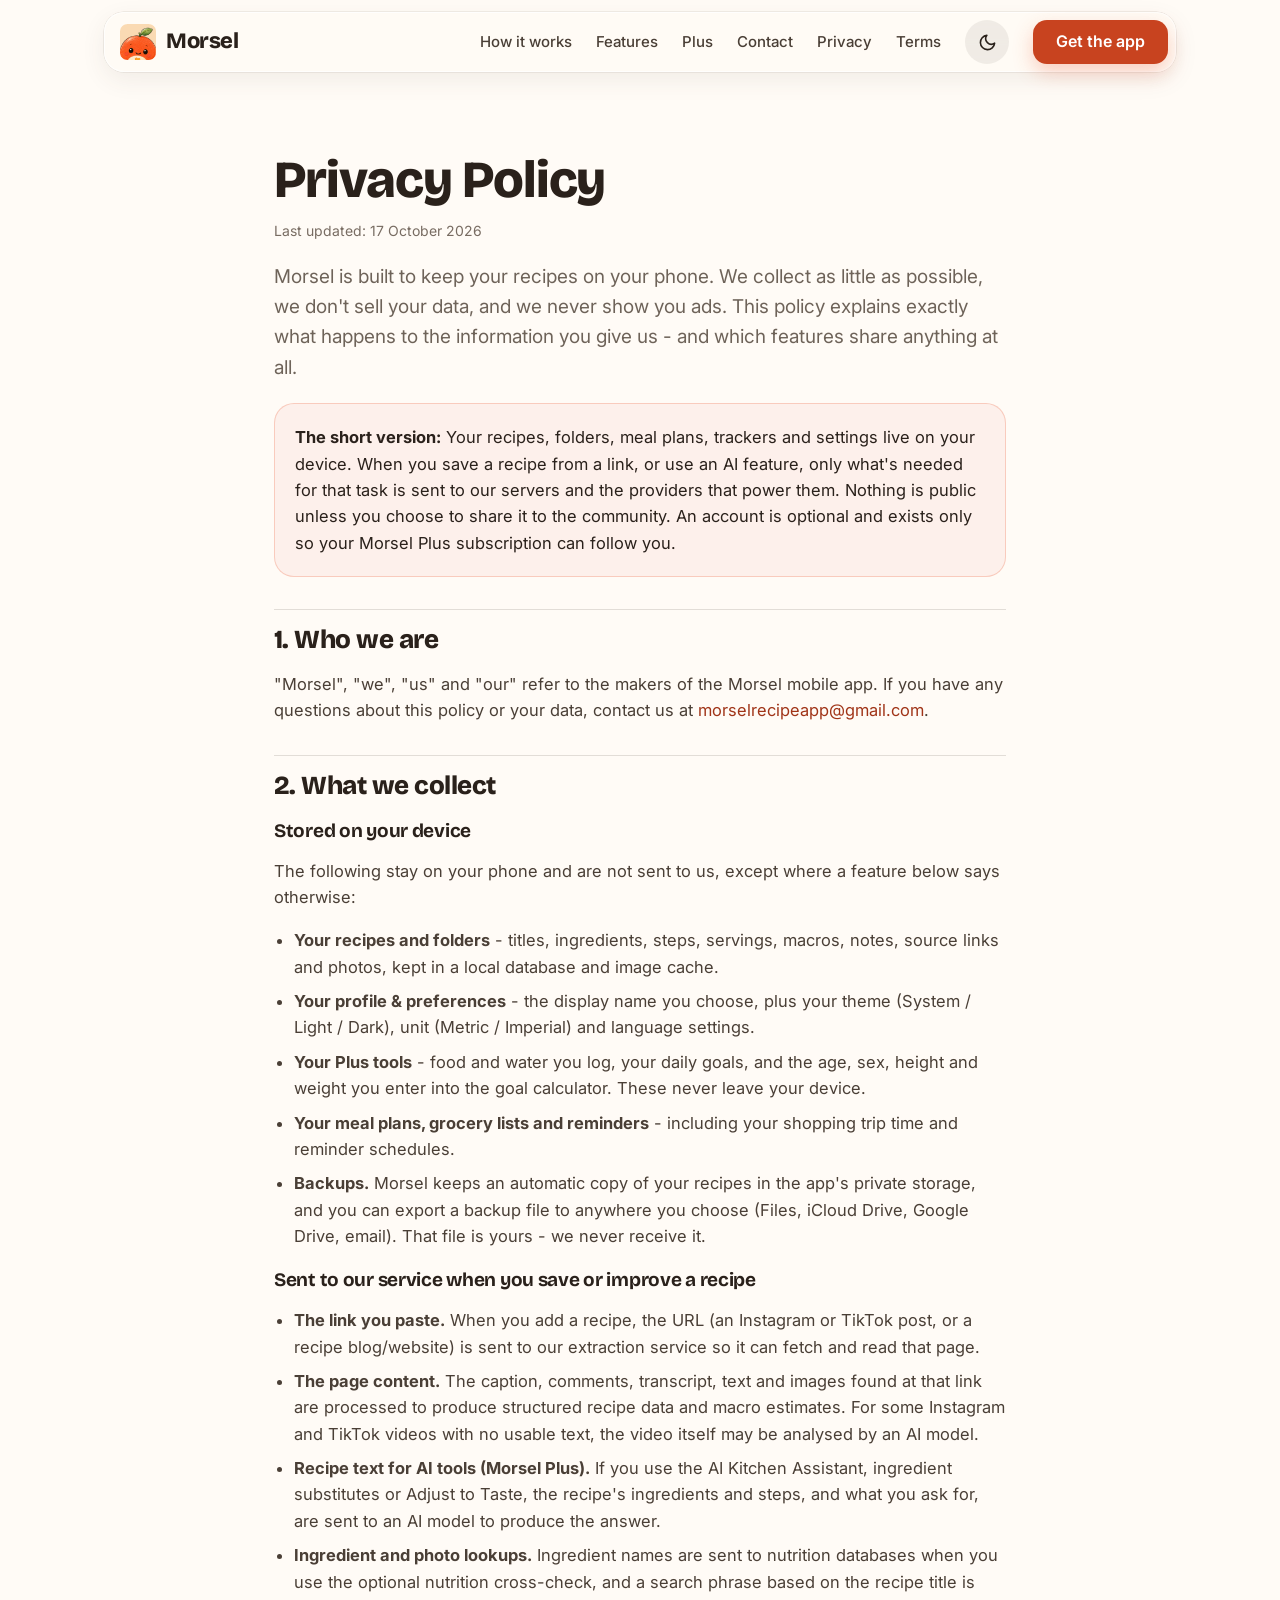
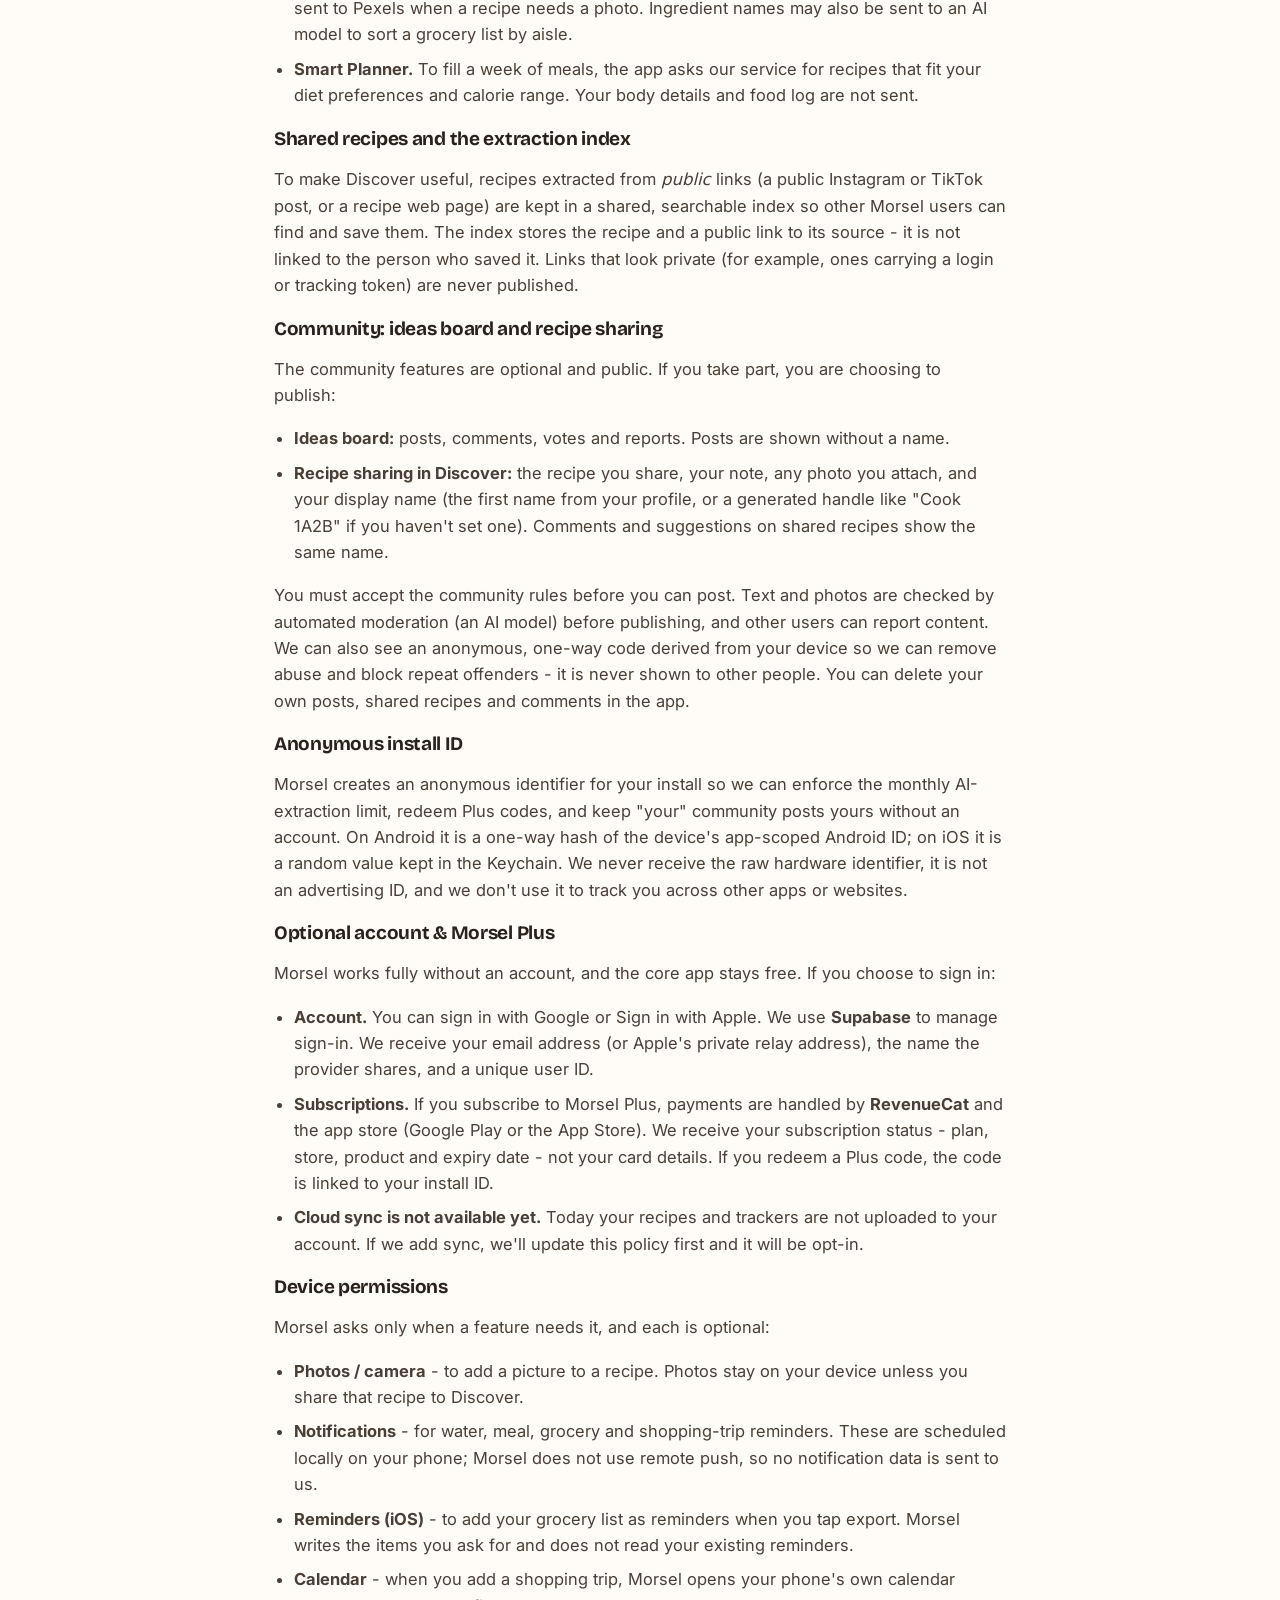
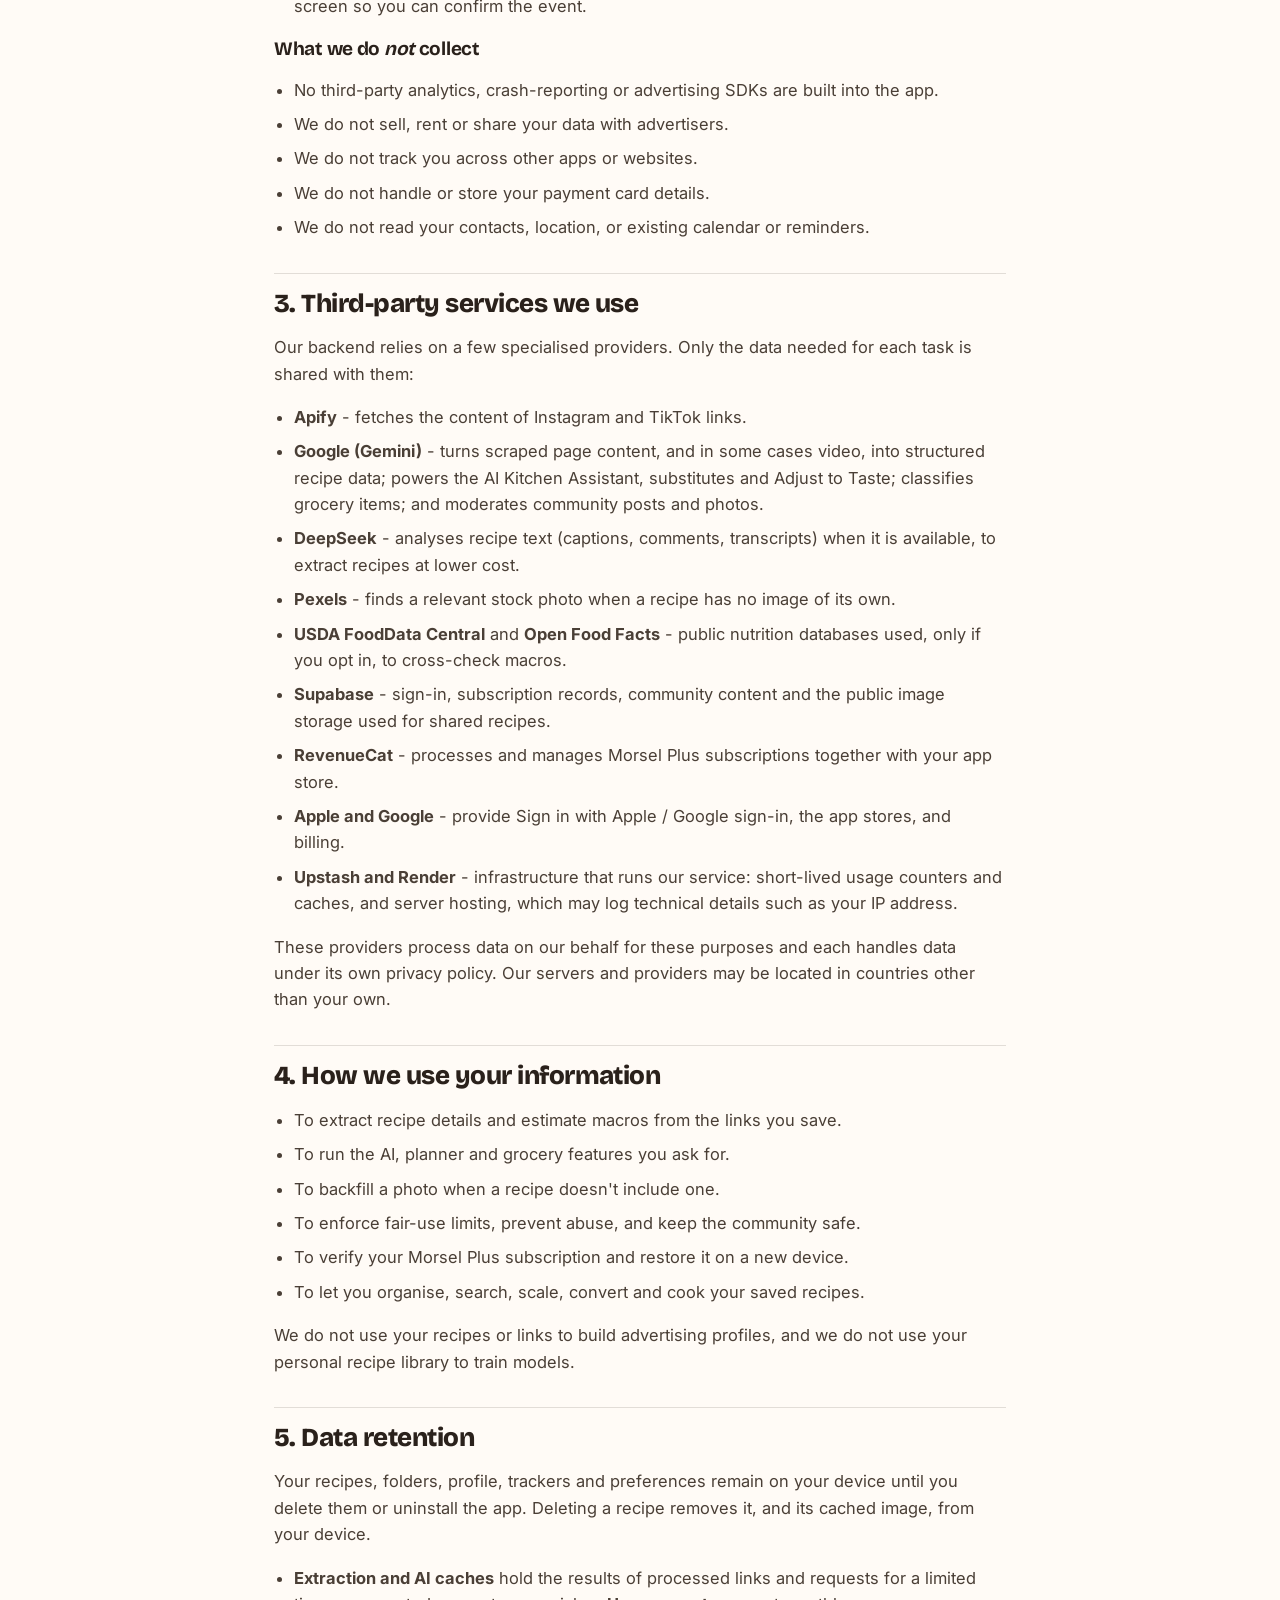
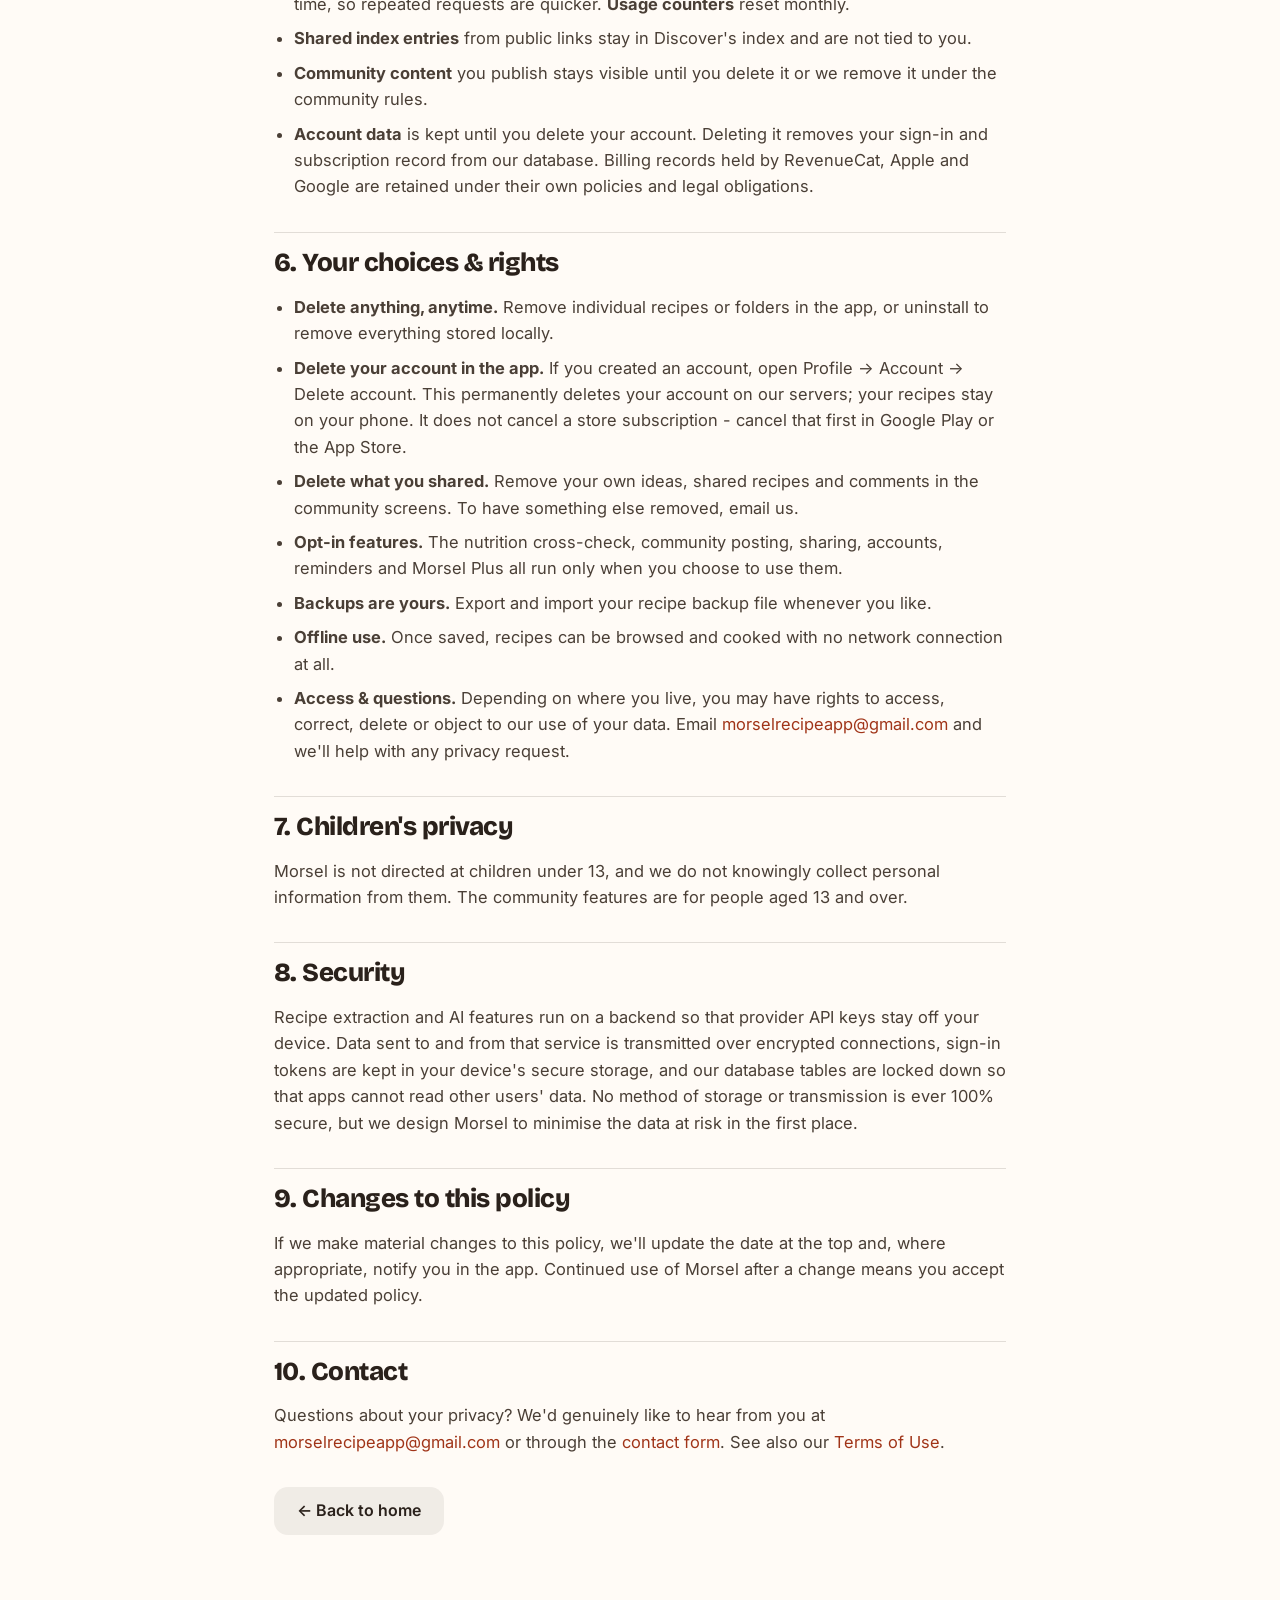
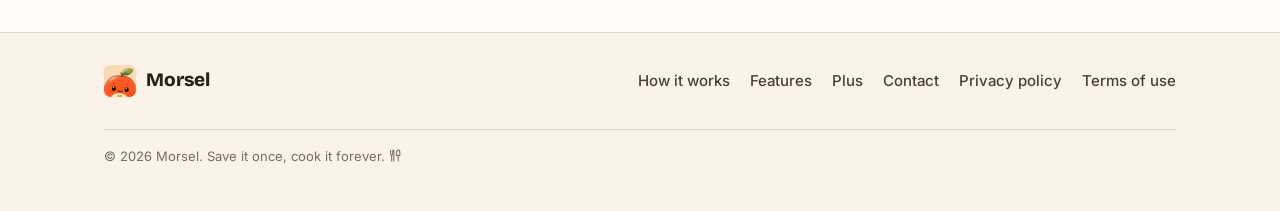
==== commit 714dc71b: "Adopt iOS design language: glass chrome and warm dark theme" ====
--- a/privacy.html
+++ b/privacy.html
@@ -5,7 +5,8 @@
   <meta name="viewport" content="width=device-width, initial-scale=1" />
   <title>Privacy Policy - Morsel</title>
   <meta name="description" content="How Morsel handles your data: recipes stored on your device, links processed only to extract recipe content, and what is shared only when you choose to." />
-  <meta name="theme-color" content="#E8562E" />
+  <meta name="theme-color" content="#FFFBF6" media="(prefers-color-scheme: light)" />
+  <meta name="theme-color" content="#161514" media="(prefers-color-scheme: dark)" />
   <link rel="icon" href="assets/img/favicon.png" />
   <link rel="apple-touch-icon" href="assets/img/apple-touch-icon.png" />
   <link rel="preconnect" href="https://fonts.googleapis.com" />
@@ -17,6 +18,16 @@
        hide content the script is actually able to bring back. The timeout is the
        backstop for the case this runs but main.js never does. -->
   <script>
+    // Theme before first paint: an explicit toggle choice wins, otherwise follow
+    // the OS. Without script the page stays light.
+    (function () {
+      var t = null;
+      try { t = localStorage.getItem('morsel-theme'); } catch (e) {}
+      if (t !== 'dark' && t !== 'light') {
+        t = window.matchMedia && matchMedia('(prefers-color-scheme: dark)').matches ? 'dark' : 'light';
+      }
+      document.documentElement.setAttribute('data-theme', t);
+    })();
     document.documentElement.classList.add('js');
     setTimeout(function () {
       if (!window.__morselReady) document.documentElement.classList.remove('js');
@@ -36,7 +47,7 @@
   </svg>
 
   <header class="site-header">
-    <div class="wrap nav">
+    <div class="wrap nav glass">
       <a class="brand" href="index.html#top">
         <img src="assets/img/logo-mascot.png" alt="" />
         Morsel
@@ -53,7 +64,7 @@
         <button class="nav-toggle" type="button" aria-label="Open menu" aria-expanded="false" aria-controls="mobile-nav"><svg class="i" aria-hidden="true" focusable="false"><use href="#i-menu"></use></svg></button>
       </nav>
     </div>
-    <div class="nav-panel" id="mobile-nav" hidden>
+    <div class="nav-panel glass" id="mobile-nav" hidden>
       <nav class="wrap" aria-label="Menu">
         <a class="link" href="index.html#how">How it works</a>
         <a class="link" href="index.html#features">Features</a>
@@ -199,7 +210,7 @@
       <h2>10. Contact</h2>
       <p>Questions about your privacy? We'd genuinely like to hear from you at <a href="mailto:morselrecipeapp@gmail.com">morselrecipeapp@gmail.com</a> or through the <a href="index.html#contact">contact form</a>. See also our <a href="terms.html">Terms of Use</a>.</p>
 
-      <p style="margin-top:32px;"><a class="btn btn-ghost" href="index.html#top">&larr; Back to home</a></p>
+      <p style="margin-top:32px;"><a class="btn btn-secondary" href="index.html#top">&larr; Back to home</a></p>
     </article>
   </main>
 
--- a/assets/css/styles.css
+++ b/assets/css/styles.css
@@ -110,6 +110,34 @@
   --r-lg: 20px;
   --r-xl: 28px;
   --r-pill: 999px;
+  /* The one radius every button uses (app: Radii.button). Buttons are soft
+     rects, never pills. */
+  --r-button: 14px;
+  /* Selectable chips, filters and segments (app: Radii.chip). */
+  --r-chip: 10px;
+
+  /* ---- iOS layer (app: constants/theme.ts) ----
+     Translucent layers tinted from ink/sand so they stay warm. `fill` backs
+     secondary buttons and segments in place of an outline; `separator` is the
+     hairline between rows and under glass chrome. */
+  --separator: rgba(74, 63, 54, 0.16);
+  --fill: rgba(122, 110, 100, 0.11);
+  --fill-strong: rgba(122, 110, 100, 0.18);
+  /* Glass: the tint laid over a blur, plus the bright inner edge that makes a
+     glass panel read as a raised sheet. `glass-fallback` is near-opaque for
+     browsers with no backdrop-filter. */
+  --glass: rgba(255, 251, 246, 0.72);
+  --glass-fallback: rgba(255, 251, 246, 0.96);
+  --glass-border: rgba(255, 255, 255, 0.7);
+  /* Cards carry depth through soft ambient shadow, not an outline. The edge is
+     a whisper so white cards don't dissolve into the cream page. */
+  --card-edge: rgba(74, 63, 54, 0.07);
+
+  /* Macro accents (app: MacroColors). Fat is a golden oil amber, not blue. */
+  --macro-cal: var(--paprika-500);
+  --macro-carb: var(--honey-600);
+  --macro-pro: var(--basil-500);
+  --macro-fat: var(--honey-500);
 
   /* ---- Spacing (4px base) ---- */
   --s-xs: 4px;
@@ -120,10 +148,12 @@
   --s-2xl: 24px;
   --s-3xl: 32px;
 
-  /* ---- Warm-tinted elevation (never pure black) ---- */
+  /* ---- Warm-tinted elevation (never pure black) ----
+     md/lg are wide and low-opacity like iOS's ambient shadows: depth reads as
+     light falling on a surface, not a hard drop under it. */
   --shadow-sm: 0 2px 6px rgba(74, 63, 54, 0.08);
-  --shadow-md: 0 6px 16px rgba(74, 63, 54, 0.10);
-  --shadow-lg: 0 14px 32px rgba(74, 63, 54, 0.14);
+  --shadow-md: 0 8px 24px rgba(74, 63, 54, 0.08);
+  --shadow-lg: 0 16px 40px rgba(74, 63, 54, 0.12);
   --shadow-brand: 0 8px 20px rgba(232, 85, 45, 0.28);
   --drop-lg: drop-shadow(0 22px 38px rgba(74, 63, 54, 0.24));
   --drop-md: drop-shadow(0 18px 30px rgba(74, 63, 54, 0.20));
@@ -136,25 +166,43 @@
   --maxw: 1120px;
 }
 
-/* Light is the default theme. Dark applies only when the user opts in via the
-   theme toggle (data-theme='dark'): neutral near-black surfaces, warm brand. */
+:root { color-scheme: light; }
+
+/* Dark follows the visitor's OS setting unless they've picked a theme with the
+   toggle - the inline head script resolves which and sets data-theme before
+   first paint. Surfaces are the app's warm-neutral charcoal: a whisper of
+   warmth so it doesn't clash with paprika, without reading as brown. */
 :root[data-theme='dark'] {
-  --text: #F7F7F8;
-  --text-body: #E3E3E5;
-  --muted: #A5A5AA;
-  /* Dark has room for a genuine third tier; #7C7C82 sat at 4.1-4.2:1. */
-  --faint: #949499;
-  --bg: #0F0F10;
-  /* One step wider than #161618, which sat at 1.06:1 against the page and made
-     the alternating section rhythm disappear entirely in dark. */
-  --surface-sunken: #1A1A1D;
-  --card: #1C1C1F;
-  --border: #2A2A2E;
-  --border-strong: #3A3A40;
-  --border-interactive: #6A6A72;
+  color-scheme: dark;
+  --text: #FCF6EF;
+  --text-body: #EADFD3;
+  --muted: #B3A597;
+  /* The app's #8A7D71 is 3.9:1 on the card; one step lighter clears 4.5:1 on
+     every dark surface while staying a tier below --muted. */
+  --faint: #9A8D80;
+  --bg: #161514;
+  --surface-sunken: #1F1D1B;
+  --card: #252320;
+  --border: #332F2B;
+  --border-strong: #454039;
+  --border-interactive: #776D62;
   --brand: var(--paprika-400);
   --brand-hover: var(--paprika-300);
-  --brand-subtle: #2E1D16;
+  --brand-subtle: #3A241B;
+
+  --separator: rgba(252, 246, 239, 0.12);
+  --fill: rgba(234, 223, 211, 0.10);
+  --fill-strong: rgba(234, 223, 211, 0.16);
+  --glass: rgba(37, 35, 32, 0.70);
+  --glass-fallback: rgba(31, 29, 27, 0.96);
+  --glass-border: rgba(255, 255, 255, 0.10);
+  /* Shadows vanish on charcoal, so dark cards need a visible lit edge. */
+  --card-edge: rgba(255, 255, 255, 0.06);
+
+  --macro-cal: var(--paprika-400);
+  --macro-carb: var(--honey-500);
+  --macro-pro: var(--basil-300);
+  --macro-fat: var(--honey-300);
   /* Against near-black the 400 already clears 4.5:1, so link and eyebrow text
      keeps the brighter step here rather than the 700. */
   --brand-text: var(--paprika-400);
@@ -182,12 +230,14 @@
   --success-fg: var(--basil-300);
   --danger-fg: var(--paprika-300);
 
-  /* Elevation reads as neutral depth against near-black, not warm haze. */
-  --shadow-sm: 0 2px 6px rgba(0, 0, 0, 0.40);
-  --shadow-md: 0 6px 16px rgba(0, 0, 0, 0.48);
-  --shadow-lg: 0 14px 32px rgba(0, 0, 0, 0.56);
+  /* Elevation reads as neutral depth against charcoal, not warm haze. */
+  --shadow-sm: 0 2px 6px rgba(0, 0, 0, 0.36);
+  --shadow-md: 0 8px 24px rgba(0, 0, 0, 0.40);
+  --shadow-lg: 0 16px 40px rgba(0, 0, 0, 0.48);
   --drop-lg: drop-shadow(0 22px 38px rgba(0, 0, 0, 0.60));
   --drop-md: drop-shadow(0 18px 30px rgba(0, 0, 0, 0.52));
+  /* A paprika glow reads as haze on charcoal, so it drops to a faint hint. */
+  --shadow-brand: 0 6px 16px rgba(232, 85, 45, 0.10);
 }
 
 /* ========================================================================= */
@@ -199,10 +249,10 @@
 html {
   scroll-behavior: smooth;
   -webkit-text-size-adjust: 100%;
-  /* Header is 68px and sticky. Without this, both anchor landings and any
+  /* Header is a 60px floating bar 12px down, and sticky. Without this, both anchor landings and any
      scroll-into-view from keyboard focus put their target underneath it.
      WCAG 2.4.11. */
-  scroll-padding-top: 84px;
+  scroll-padding-top: 96px;
 }
 
 body {
@@ -234,6 +284,8 @@
   margin: 0;
   font-weight: 800;
 }
+/* Display and h1 are Bricolage ExtraBold; everything below is Bold (app Type). */
+h3, h4 { font-weight: 700; letter-spacing: -0.015em; }
 
 .wrap {
   width: 100%;
@@ -262,7 +314,7 @@
 
 /* Sections are separated by alternating shades of the warm background
    (no gradients). `.tint` sits one step deeper than the base page. */
-.tint { background: var(--surface-sunken); border-block: 1px solid var(--border-strong); }
+.tint { background: var(--surface-sunken); border-block: 1px solid var(--separator); }
 
 /* ---- Inline icons (flaticon-style line icons via an SVG sprite) ---- */
 .i {
@@ -286,47 +338,75 @@
   font-family: var(--font-sans);
   font-weight: 600;
   font-size: 16px;
-  padding: 9px 22px;
-  border-radius: 15px;
+  /* Heights match the app's ButtonHeights (36 / 48 / 56) and grow rather than
+     clip if text is enlarged. */
+  min-height: 48px;
+  padding: 0 22px;
+  border-radius: var(--r-button);
   border: 1.5px solid transparent;
   cursor: pointer;
-  transition: transform 0.15s ease, background 0.15s ease, box-shadow 0.15s ease;
+  transition: transform 0.18s cubic-bezier(.2,.8,.2,1), background 0.15s ease, box-shadow 0.15s ease;
   white-space: nowrap;
 }
-.btn:active { transform: translateY(1px) scale(0.99); }
+/* PressableScale: a quick, springy shrink rather than a nudge down. */
+.btn:active { transform: scale(0.97); }
 .btn-primary {
   background: var(--brand-solid);
   color: var(--on-brand);
   box-shadow: var(--shadow-brand);
 }
 .btn-primary:hover { background: var(--brand-solid-hover); color: var(--on-brand); }
-.btn-ghost {
-  background: var(--card);
+.btn-secondary {
+  /* iOS's "gray" button: a translucent fill, no outline. The label identifies
+     the control, so it doesn't need a 3:1 boundary. */
+  background: var(--fill);
   color: var(--text);
-  border-color: var(--border-interactive);
-  box-shadow: var(--shadow-sm);
-}
-.btn-ghost:hover { color: var(--text); border-color: var(--brand); }
-.btn-lg { padding: 11px 26px; font-size: 17px; }
-.btn-sm { padding: 7px 14px; font-size: 14px; border-radius: var(--r-sm); }
+}
+.btn-secondary:hover { background: var(--fill-strong); color: var(--text); }
+.btn-lg { min-height: 56px; padding: 0 26px; font-size: 17px; }
+.btn-sm { min-height: 36px; padding: 0 16px; font-size: 14px; }
 
 /* ========================================================================= */
 /* Header                                                                    */
 /* ========================================================================= */
 
+/* Glass material - the app's floating chrome (tab bar, snackbar, FAB).
+   A tint over a blur, a bright inner edge, a hairline outer edge and a wide
+   ambient shadow. Without backdrop-filter it falls back to a near-opaque tint
+   so text stays legible over whatever scrolls beneath. */
+.glass {
+  background: var(--glass);
+  -webkit-backdrop-filter: saturate(180%) blur(24px);
+  backdrop-filter: saturate(180%) blur(24px);
+  box-shadow:
+    inset 0 0 0 1px var(--glass-border),
+    0 0 0 0.5px var(--separator),
+    var(--shadow-md);
+}
+@supports not ((backdrop-filter: blur(1px)) or (-webkit-backdrop-filter: blur(1px))) {
+  .glass { background: var(--glass-fallback); }
+}
+
+/* The header floats as a glass bar over the page, like the app's tab bar -
+   content scrolls visibly behind it rather than under an opaque strip. */
 .site-header {
   position: sticky;
   top: 0;
   z-index: 50;
-  background: color-mix(in srgb, var(--bg) 85%, transparent);
-  backdrop-filter: saturate(160%) blur(14px);
-  border-bottom: 1px solid var(--border);
-}
+  padding-top: var(--s-md);
+  /* Only the bar itself should catch clicks, not the gap around it. */
+  pointer-events: none;
+}
+.site-header > * { pointer-events: auto; }
 .nav {
   display: flex;
   align-items: center;
   justify-content: space-between;
-  height: 68px;
+  height: 60px;
+  width: calc(100% - 2 * var(--s-lg));
+  max-width: calc(var(--maxw) - 2 * var(--s-2xl));
+  padding-inline: var(--s-lg) var(--s-sm);
+  border-radius: var(--r-lg);
 }
 .brand {
   display: inline-flex;
@@ -347,21 +427,25 @@
   font-size: 15px;
 }
 .nav-links a.link:hover { color: var(--brand-text); }
+/* Circular icon buttons on a fill (app: HeaderButton), 44px HIG target. */
 .theme-toggle,
 .nav-toggle {
-  background: var(--card);
-  border: 1.5px solid var(--border-interactive);
+  background: var(--fill);
+  border: 0;
   border-radius: var(--r-pill);
-  width: 40px; height: 40px;
+  width: 44px; height: 44px;
   cursor: pointer;
   display: grid; place-items: center;
   color: var(--text);
-  transition: border-color 0.15s ease;
+  transition: background 0.15s ease, transform 0.18s cubic-bezier(.2,.8,.2,1);
 }
 .theme-toggle .i,
 .nav-toggle .i { width: 19px; height: 19px; }
 .theme-toggle:hover,
-.nav-toggle:hover { border-color: var(--brand); }
+.nav-toggle:hover { background: var(--fill-strong); }
+.theme-toggle:active,
+.nav-toggle:active { transform: scale(0.94); }
+.nav-links > .btn { min-height: 44px; }
 
 /* The hamburger only exists below the breakpoint where the inline links go. */
 .nav-toggle { display: none; }
@@ -371,24 +455,29 @@
   .nav-links .link { display: none; }
   /* "Get the app" moves into the panel so the bar still fits at 320px. */
   .nav-links > .btn { display: none; }
-  .nav-links { gap: var(--s-md); }
+  .nav-links { gap: var(--s-sm); }
   .nav-toggle { display: grid; }
   .nav-panel { display: block; }
   .nav-panel[hidden] { display: none; }
 }
 
+/* The menu drops down as a second glass sheet under the bar. */
 .nav-panel {
-  border-top: 1px solid var(--border-strong);
-  background: var(--bg);
-  padding-block: var(--s-sm) var(--s-xl);
-}
-.nav-panel .wrap { display: grid; }
+  width: calc(100% - 2 * var(--s-lg));
+  margin: var(--s-sm) auto 0;
+  border-radius: var(--r-lg);
+  padding-block: var(--s-xs) var(--s-lg);
+  animation: sheet-in 0.22s cubic-bezier(.2,.8,.2,1);
+}
+@keyframes sheet-in { from { opacity: 0; transform: translateY(-8px) scale(0.98); } to { opacity: 1; transform: none; } }
+@media (prefers-reduced-motion: reduce) { .nav-panel { animation: none; } }
+.nav-panel .wrap { display: grid; padding-inline: var(--s-lg); }
 .nav-panel a.link {
   color: var(--text-body);
   font-weight: 500;
   font-size: 16px;
   padding-block: var(--s-md);
-  border-bottom: 1px solid var(--border);
+  border-bottom: 1px solid var(--separator);
 }
 .nav-panel a.link:last-of-type { border-bottom: none; }
 .nav-panel a.link:hover { color: var(--brand-text); }
@@ -421,7 +510,17 @@
   max-width: 30ch;
   margin: 0 0 var(--s-2xl);
 }
-.hero-cta { display: flex; flex-wrap: wrap; gap: var(--s-md); }
+/* Two equal store buttons, with the secondary action spanning both beneath.
+   1fr tracks in a fit-content grid both size to the wider of the two. */
+.hero-cta {
+  display: grid;
+  grid-template-columns: repeat(2, minmax(0, 1fr));
+  gap: var(--s-md);
+  width: fit-content;
+  max-width: 100%;
+}
+.hero-cta > .store-btn { width: 100%; }
+.hero-cta .btn { grid-column: 1 / -1; width: 100%; }
 .hero-note {
   margin-top: var(--s-lg);
   font-size: 14px;
@@ -445,48 +544,62 @@
   margin-top: var(--s-xl);
 }
 
-/* ---- Store badge (Google Play) ----
-   An inline SVG driven by the design tokens: paprika fill + white mark by
-   default, and on the brand-coloured CTA band the badge inverts to white with
-   paprika mark + text (the same pattern as .cta-inner .btn-primary). */
-.store-badge {
+/* ---- Store buttons (Google Play + "Coming soon to iPhone") ----
+   One shared shape, type and colour so the pair reads as a matched set. The
+   iPhone one is a span, not a link, and not Apple's badge (that's only for
+   apps that are live). On the brand-coloured CTA band both invert to white
+   with a paprika mark + text (the same pattern as .cta-inner .btn-primary). */
+.store-btn {
   display: inline-flex;
   align-items: center;
-  transition: transform 0.15s ease, opacity 0.15s ease;
-}
-.store-badge:hover { transform: translateY(-2px); opacity: 0.88; }
-.store-badge .play-badge {
+  justify-content: center;
+  gap: 10px;
   height: 52px;
-  width: auto;
+  padding: 0 20px 0 16px;
+  border-radius: 16px;
+  background: var(--brand-solid);
+  color: var(--on-brand);
+  line-height: 1.1;
+  text-align: left;
+  white-space: nowrap;
+}
+a.store-btn { transition: transform 0.15s ease, opacity 0.15s ease; }
+a.store-btn:hover { transform: translateY(-2px); opacity: 0.88; color: var(--on-brand); }
+.store-btn .i { width: 28px; height: 28px; }
+.store-btn .store-sub {
   display: block;
-}
-.store-badge .badge-sub {
-  font-family: var(--font-sans);
+  font-size: 10.5px;
   font-weight: 600;
-  font-size: 28px;
-  letter-spacing: 3px;
-  fill: var(--badge-fg, var(--on-brand));
-}
-.store-badge .badge-title {
+  letter-spacing: 0.12em;
+  text-transform: uppercase;
+  color: var(--on-brand-muted);
+}
+.store-btn .store-title {
+  display: block;
   font-family: var(--font-display);
   font-weight: 700;
-  font-size: 54px;
-  fill: var(--badge-fg, var(--on-brand));
-}
-.cta-band .store-badge {
-  --badge-bg: var(--on-brand);
-  --badge-fg: var(--brand-solid);
-}
+  font-size: 18px;
+}
+.cta-band .store-btn { background: var(--on-brand); color: var(--brand-solid); }
+.cta-band a.store-btn:hover { color: var(--brand-solid); }
+.cta-band .store-btn .store-sub { color: var(--brand-solid); opacity: 0.75; }
+.store-row {
+  display: grid;
+  grid-template-columns: repeat(2, minmax(0, 1fr));
+  gap: var(--s-md);
+  width: fit-content;
+  max-width: 100%;
+  margin-inline: auto;
+}
+.store-row > .store-btn { width: 100%; }
 
 @media (max-width: 820px) {
   .hero-grid { grid-template-columns: 1fr; text-align: center; }
   .hero-sub { margin-inline: auto; }
-  /* Equal-width halves so the badge and button read as one matched pair.
-     minmax(0,1fr) lets both tracks shrink below their content width. */
-  .hero-cta { display: grid; grid-template-columns: repeat(2, minmax(0, 1fr)); gap: var(--s-md); }
-  .hero-cta > .store-badge { width: 100%; }
-  .hero-cta > .store-badge .play-badge { width: 100%; height: auto; }
-  .hero-cta .btn { width: 100%; font-size: 15px; white-space: normal; }
+  /* Full-width on narrow screens; minmax(0,1fr) lets both tracks shrink below
+     their content width. */
+  .hero-cta { width: 100%; }
+  .hero-cta .btn { white-space: normal; }
   .hero-note { justify-content: center; }
   /* The mockup no longer takes grid-row 1: leading with it pushed the headline
      to 518px and the second CTA off the first screen entirely. */
@@ -500,12 +613,17 @@
   gap: var(--s-lg);
   padding: var(--s-2xl);
   background: var(--card);
-  border: 1px solid var(--border);
+  border: 1px solid var(--card-edge);
   border-radius: var(--r-xl);
-  box-shadow: var(--shadow-sm);
+  box-shadow: var(--shadow-md);
   margin-top: clamp(32px, 5vw, 56px);
 }
 .stat { text-align: center; }
+/* Hairline dividers between the figures, like an iOS grouped row. */
+.stat + .stat { border-left: 1px solid var(--separator); }
+@media (max-width: 620px) {
+  .stat:nth-child(odd) { border-left: 0; }
+}
 .stat .num {
   font-family: var(--font-numeric);
   font-weight: 700;
@@ -525,10 +643,10 @@
 .step {
   position: relative;
   background: var(--card);
-  border: 1px solid var(--border);
-  border-radius: var(--r-lg);
+  border: 1px solid var(--card-edge);
+  border-radius: var(--r-xl);
   padding: var(--s-2xl);
-  box-shadow: var(--shadow-sm);
+  box-shadow: var(--shadow-md);
 }
 .step .n {
   font-family: var(--font-numeric);
@@ -536,10 +654,11 @@
   font-size: 15px;
   color: var(--on-brand);
   background: var(--brand-solid);
-  width: 34px; height: 34px;
-  border-radius: var(--r-pill);
+  width: 36px; height: 36px;
+  border-radius: var(--r-sm);
   display: grid; place-items: center;
   margin-bottom: var(--s-lg);
+  box-shadow: var(--shadow-brand);
 }
 .step h3 { font-size: 21px; margin-bottom: var(--s-sm); }
 .step p { margin: 0; color: var(--muted); font-size: 16px; }
@@ -552,18 +671,19 @@
 /* Feature explorer - grouped tabs (see the note in index.html) */
 .feature-tabs {
   background: var(--card);
-  border: 1px solid var(--border);
+  border: 1px solid var(--card-edge);
   border-radius: var(--r-xl);
-  box-shadow: var(--shadow-sm);
+  box-shadow: var(--shadow-md);
   padding: var(--s-lg);
 }
 .ftab-bar { display: none; }
 .is-tabbed .ftab-bar {
   display: flex;
-  gap: var(--s-sm);
-  padding: var(--s-xs);
-  background: var(--surface-sunken);
-  border-radius: var(--r-lg);
+  /* A segmented control (app: SegmentedTabs) - a fill track, 3px inset. */
+  gap: 2px;
+  padding: 3px;
+  background: var(--fill);
+  border-radius: var(--r-button);
   overflow-x: auto;
   scrollbar-width: none;
 }
@@ -571,9 +691,10 @@
 .ftab {
   flex: 1 0 auto;
   display: inline-flex; align-items: center; justify-content: center; gap: var(--s-sm);
-  padding: 10px 16px;
+  min-height: 44px;
+  padding: 0 16px;
   border: 0;
-  border-radius: var(--r-md);
+  border-radius: calc(var(--r-button) - 3px);
   background: transparent;
   color: var(--muted);
   font: inherit; font-weight: 600; font-size: 15px;
@@ -595,13 +716,13 @@
   min-width: 20px;
   padding: 1px 6px;
   border-radius: var(--r-pill);
-  background: var(--border);
+  background: var(--fill-strong);
   color: var(--muted);
 }
 .ftab[aria-selected='true'] .count { background: var(--accent-paprika-tint); color: var(--accent-paprika-fg); }
 
 .fpanel { padding: var(--s-2xl) var(--s-lg) var(--s-lg); }
-.fpanel + .fpanel { border-top: 1px dashed var(--border); }
+.fpanel + .fpanel { border-top: 1px solid var(--separator); }
 .is-tabbed .fpanel + .fpanel { border-top: 0; }
 /* Every panel shares one grid cell, so the box is always as tall as the
    longest group and switching tabs never shifts the page below. */
@@ -633,7 +754,7 @@
   border-radius: var(--r-md);
   transition: background 0.18s ease;
 }
-.frow:hover { background: var(--surface-sunken); }
+.frow:hover { background: var(--fill); }
 .frow .ico {
   flex: none;
   width: 44px; height: 44px;
@@ -644,7 +765,14 @@
 .frow h4 { font-size: 17px; margin: 2px 0 var(--s-xs); }
 .frow p { margin: 0; color: var(--muted); font-size: 15px; }
 
-@media (max-width: 760px) { .frows { grid-template-columns: 1fr; } }
+@media (max-width: 760px) {
+  .frows { grid-template-columns: 1fr; }
+  /* Single-column, the longest group is ~500px taller than the shortest, so
+     sharing one cell would leave a screenful of blank card under most tabs.
+     Here the page below may move; that beats the gap. */
+  .is-tabbed .fpanel-stack { display: block; }
+  .is-tabbed .fpanel[hidden] { display: none; }
+}
 @media (max-width: 580px) {
   .feature-tabs { padding: var(--s-sm); }
   .fpanel { padding: var(--s-xl) var(--s-md) var(--s-md); }
@@ -668,22 +796,26 @@
 
 /* Marks a feature as part of Morsel Plus */
 .plus-tag {
-  display: inline-block;
+  display: inline-flex;
+  align-items: center;
+  gap: 3px;
   margin-left: 4px;
   padding: 1px 8px;
-  border-radius: 999px;
+  border-radius: var(--r-pill);
   background: var(--accent-paprika-tint);
   color: var(--accent-paprika-fg);
-  font-size: 12px;
+  font-family: var(--font-sans);
+  font-size: 11px;
   font-weight: 700;
-  letter-spacing: .02em;
-  vertical-align: 1px;
+  letter-spacing: .06em;
+  text-transform: uppercase;
+  vertical-align: 2px;
 }
 
 /* Feature - spotlight band */
 .spotlight {
   background: var(--surface-sunken);
-  border-block: 1px solid var(--border-strong);
+  border-block: 1px solid var(--separator);
 }
 .spotlight-grid {
   display: grid;
@@ -694,27 +826,28 @@
 .spotlight-grid.flip .media { order: -1; }
 .macro-row { display: flex; flex-wrap: wrap; gap: var(--s-md); margin-top: var(--s-xl); }
 .macro {
-  display: inline-flex; align-items: baseline; gap: 6px;
+  display: inline-flex; align-items: center; gap: 8px;
   background: var(--card);
-  border: 1px solid var(--border);
+  border: 1px solid var(--card-edge);
   border-radius: var(--r-pill);
-  padding: 8px 16px;
+  padding: 8px 16px 8px 12px;
   box-shadow: var(--shadow-sm);
 }
+/* The hue lives in the dot (a non-text mark, 3:1) so the numbers can stay in
+   full-contrast ink - the amber fat and honey carbs never clear 4.5:1 as text. */
+.macro .dot { width: 10px; height: 10px; border-radius: var(--r-pill); flex: none; }
 .macro .v { font-family: var(--font-numeric); font-weight: 700; color: var(--text); }
 .macro .k { font-size: 13px; color: var(--muted); }
-/* These are numbers, so they carry the 4.5:1 text requirement in both themes -
-   the raw palette steps failed at 2.76 (light carbs) and 3.48/3.73 (dark). */
-.macro.cal .v  { color: var(--accent-paprika-fg); }
-.macro.carb .v { color: var(--accent-honey-fg); }
-.macro.pro .v  { color: var(--accent-basil-fg); }
-.macro.fat .v  { color: var(--accent-blueberry-fg); }
+.macro.cal .dot  { background: var(--macro-cal); }
+.macro.carb .dot { background: var(--macro-carb); }
+.macro.pro .dot  { background: var(--macro-pro); }
+.macro.fat .dot  { background: var(--macro-fat); }
 
 .feature-list { list-style: none; padding: 0; margin: var(--s-lg) 0 0; }
 .feature-list li {
   display: flex; gap: var(--s-md); align-items: flex-start;
   padding: var(--s-md) 0;
-  border-bottom: 1px dashed var(--border);
+  border-bottom: 1px solid var(--separator);
   color: var(--text-body);
 }
 .feature-list li:last-child { border-bottom: none; }
@@ -751,8 +884,8 @@
 .contact-links { list-style: none; padding: 0; margin: var(--s-xl) 0 0; display: grid; gap: var(--s-md); }
 .contact-links li { display: flex; align-items: center; gap: var(--s-md); }
 .contact-links .ci {
-  width: 42px; height: 42px; border-radius: var(--r-md);
-  background: var(--brand-subtle); color: var(--brand);
+  width: 44px; height: 44px; border-radius: var(--r-md);
+  background: var(--accent-paprika-tint); color: var(--accent-paprika-fg);
   display: grid; place-items: center; flex: none;
 }
 .contact-links .ci .i { width: 20px; height: 20px; }
@@ -764,7 +897,7 @@
 
 .form-card {
   background: var(--card);
-  border: 1px solid var(--border);
+  border: 1px solid var(--card-edge);
   border-radius: var(--r-xl);
   padding: clamp(22px, 4vw, 36px);
   box-shadow: var(--shadow-md);
@@ -784,11 +917,12 @@
   font-family: var(--font-sans);
   font-size: 16px;
   color: var(--text);
-  background: var(--surface-sunken);
-  /* The fill is only ~1.05:1 against the card, so the border is the only thing
-     identifying the field - it has to clear 3:1 on its own. WCAG 1.4.11. */
-  border: 1.5px solid var(--border-interactive);
-  border-radius: var(--r-md);
+  background: var(--fill);
+  /* The app draws fields as a fill alone, but on the web the fill is only
+     ~1.1:1 against the card, so a 1px boundary still has to clear 3:1 on its
+     own to identify the field. WCAG 1.4.11. */
+  border: 1px solid var(--border-interactive);
+  border-radius: var(--r-button);
   padding: 13px 15px;
   transition: border-color 0.15s ease, box-shadow 0.15s ease;
 }
@@ -799,7 +933,8 @@
 .field textarea:focus {
   outline: none;
   border-color: var(--brand);
-  box-shadow: 0 0 0 3px var(--brand-subtle);
+  background: var(--card);
+  box-shadow: 0 0 0 4px var(--accent-paprika-tint);
 }
 .field-row { display: grid; grid-template-columns: 1fr 1fr; gap: var(--s-lg); }
 .form-card .btn { width: 100%; margin-top: var(--s-sm); }
@@ -868,7 +1003,7 @@
 .cta-inner .btn-primary:hover { background: var(--sand-100); color: var(--brand-solid-hover); }
 
 .site-footer {
-  border-top: 1px solid var(--border);
+  border-top: 1px solid var(--separator);
   background: var(--surface-sunken);
   padding-block: var(--s-3xl);
 }
@@ -885,7 +1020,7 @@
 .footer-links { display: flex; flex-wrap: wrap; gap: var(--s-xl); }
 .footer-links a { color: var(--text-body); font-weight: 500; font-size: 15px; }
 .footer-links a:hover { color: var(--brand-text); }
-.footer-legal { width: 100%; color: var(--faint); font-size: 13px; padding-top: var(--s-lg); border-top: 1px solid var(--border); margin-top: var(--s-md); }
+.footer-legal { width: 100%; color: var(--faint); font-size: 13px; padding-top: var(--s-lg); border-top: 1px solid var(--separator); margin-top: var(--s-md); }
 
 /* ========================================================================= */
 /* Privacy page                                                              */
@@ -902,7 +1037,7 @@
   font-size: 26px;
   margin-top: var(--s-3xl);
   padding-top: var(--s-lg);
-  border-top: 1px solid var(--border);
+  border-top: 1px solid var(--separator);
 }
 .doc h3 { font-size: 19px; margin-top: var(--s-xl); }
 .doc p, .doc li { color: var(--text-body); font-size: 16.5px; }
@@ -929,3 +1064,27 @@
   .js .reveal { opacity: 1; transform: none; transition: none; }
   html { scroll-behavior: auto; }
 }
+
+/* ---- Continuous corners ----
+   The app spreads `borderCurve: 'continuous'` on every radius except pills -
+   the single biggest tell between native iOS and a web view. Browsers with
+   corner-shape get the same squircle. A squircle at radius r looks tighter
+   than a circular arc at r, so the scale steps up ~1.5x to land on the same
+   visual softness; everywhere else keeps plain circular arcs. */
+@supports (corner-shape: squircle) {
+  :root {
+    --r-xs: 9px;
+    --r-sm: 15px;
+    --r-md: 21px;
+    --r-lg: 30px;
+    --r-xl: 42px;
+    --r-button: 21px;
+    --r-chip: 15px;
+  }
+  .btn, .nav, .nav-panel, .stats, .step, .step .n, .feature-tabs, .ftab-bar, .ftab,
+  .frow, .frow .ico, .media img, .form-card, .field input, .field select,
+  .field textarea, .form-status, .contact-links .ci, .cta-inner, .callout,
+  .cta-fallback, .store-btn {
+    corner-shape: squircle;
+  }
+}
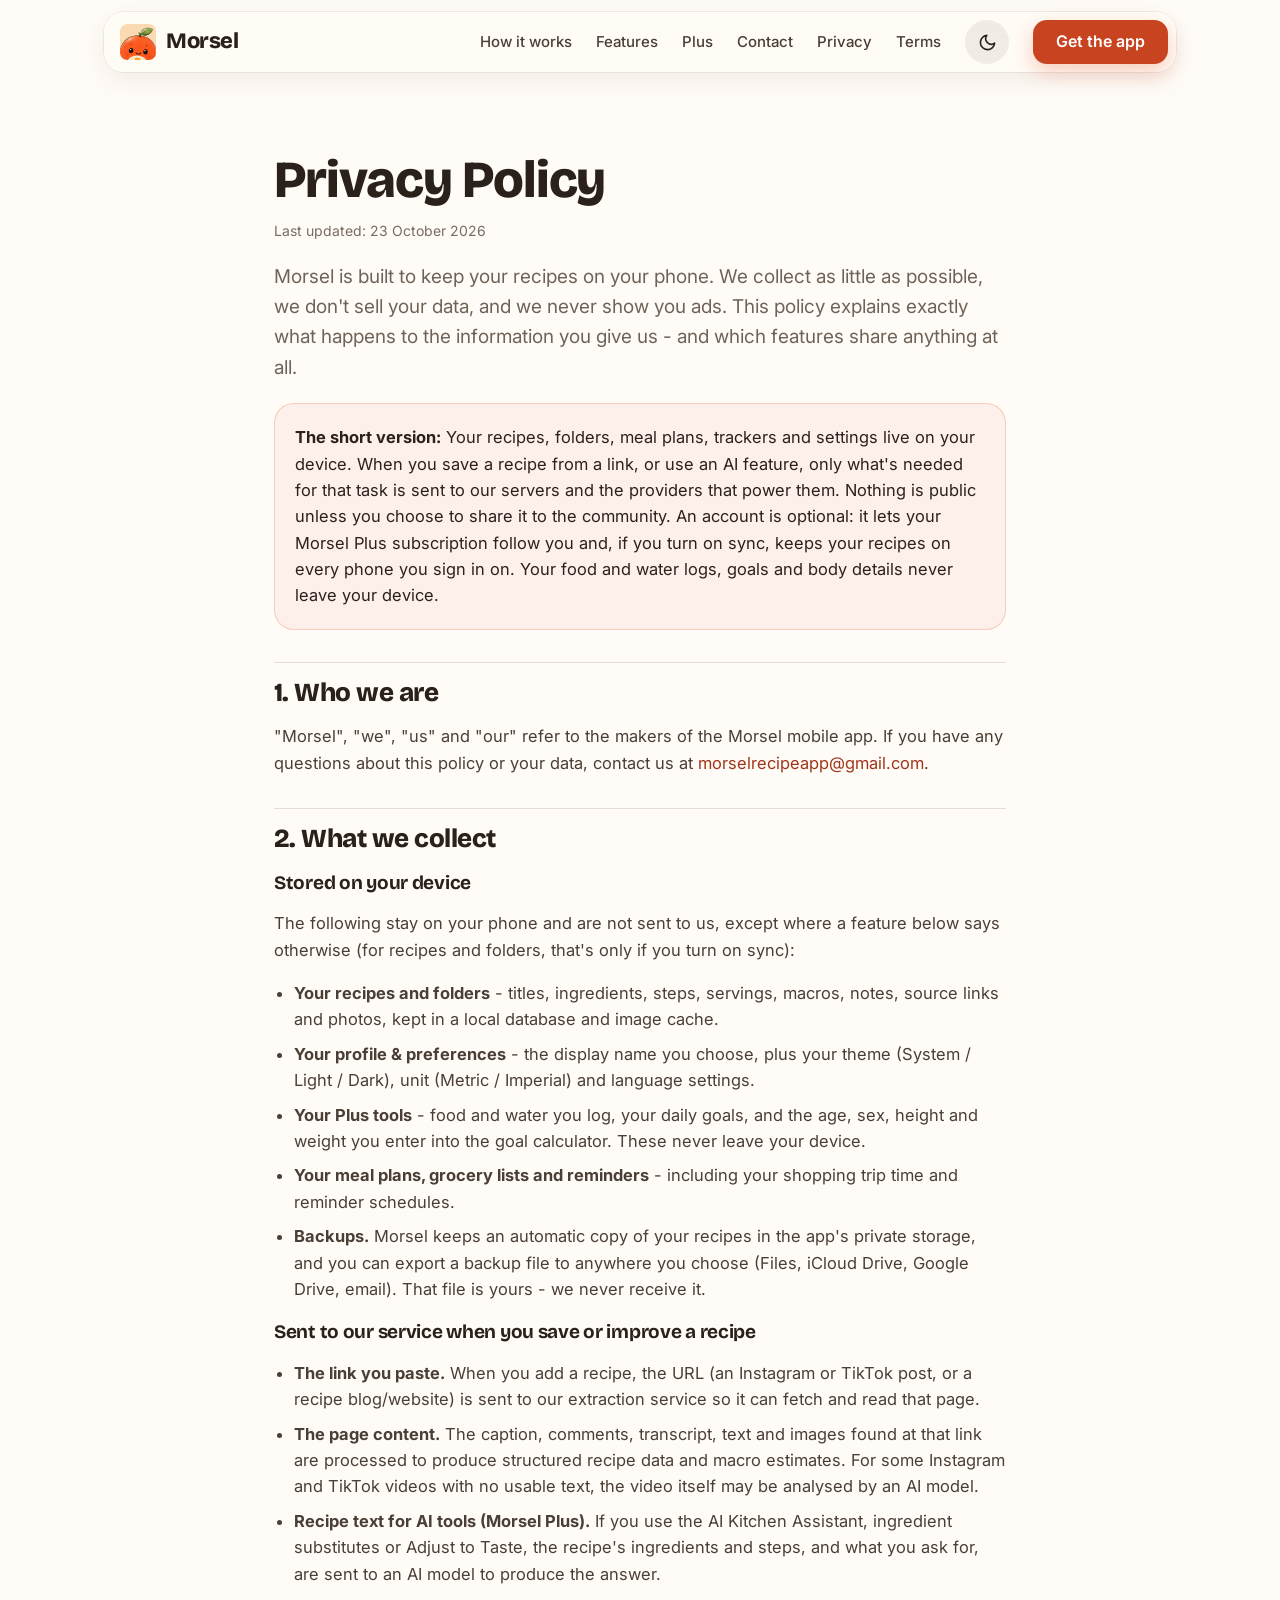
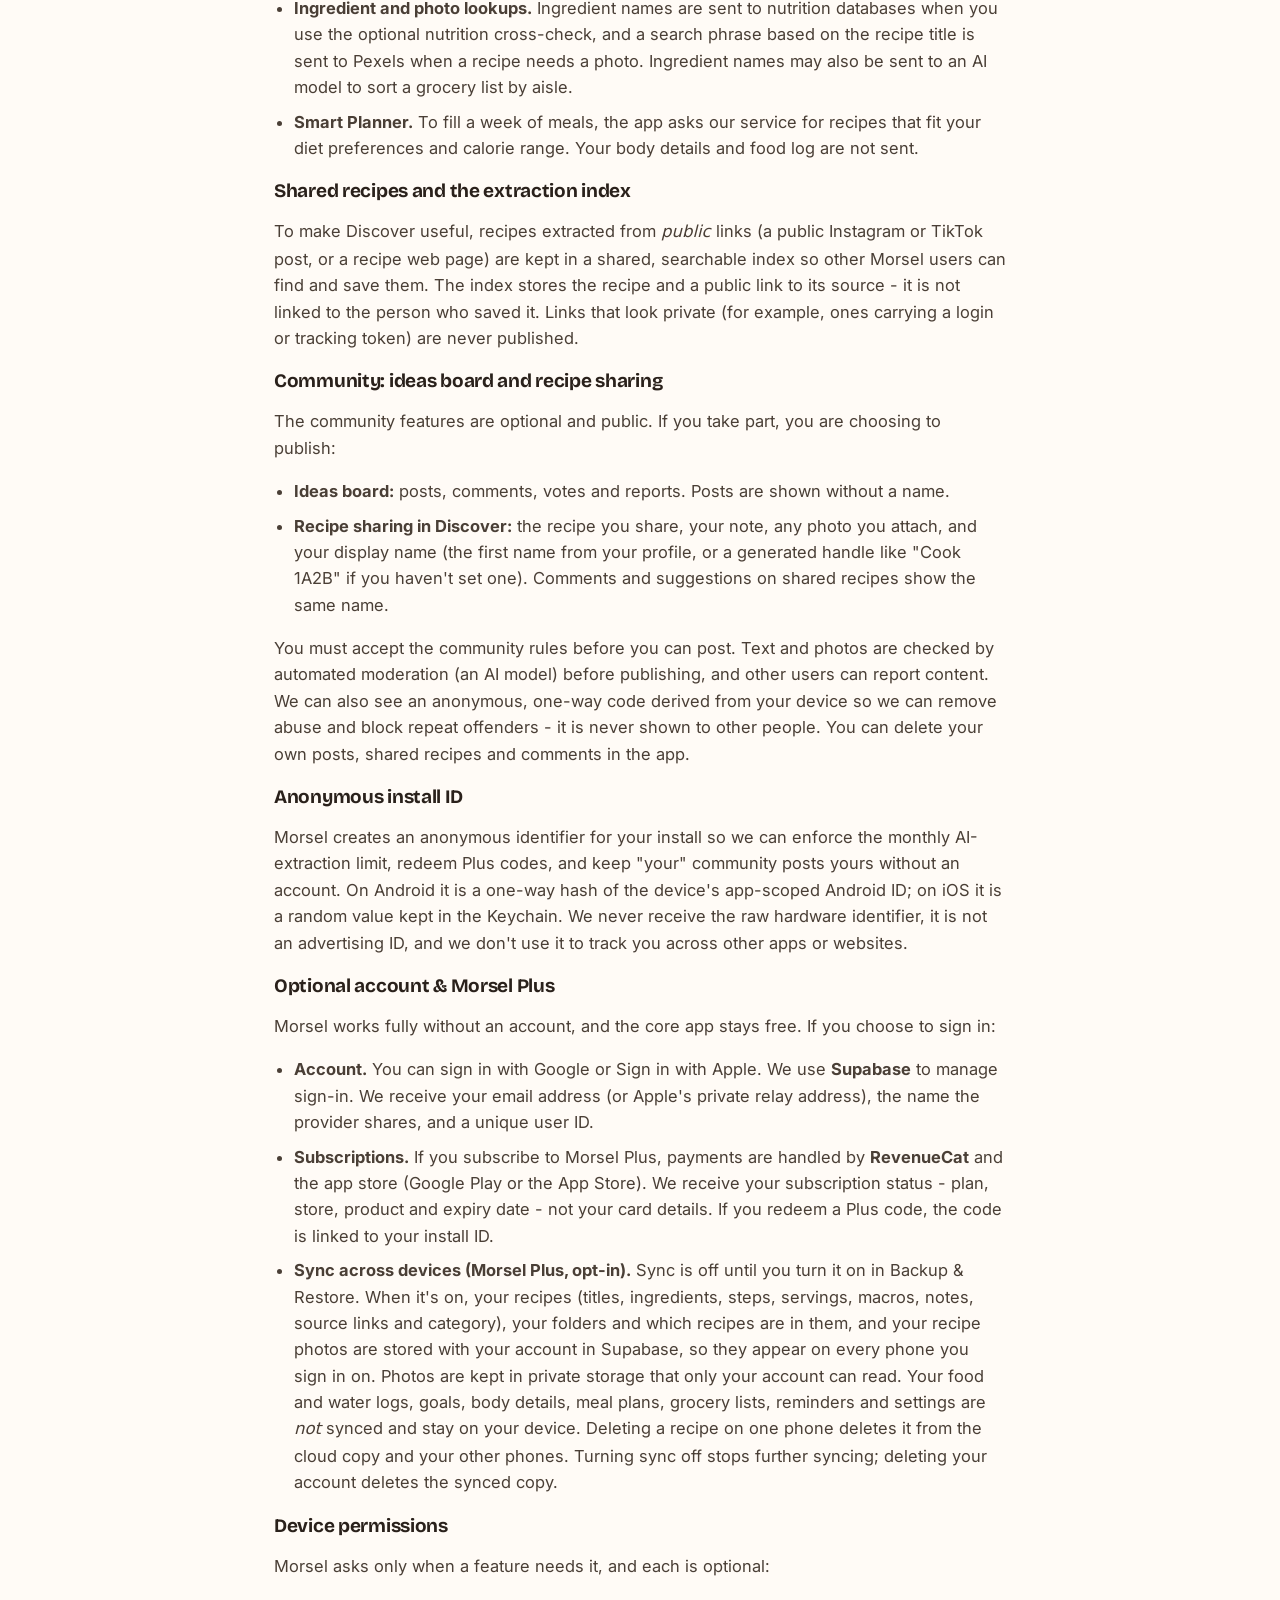
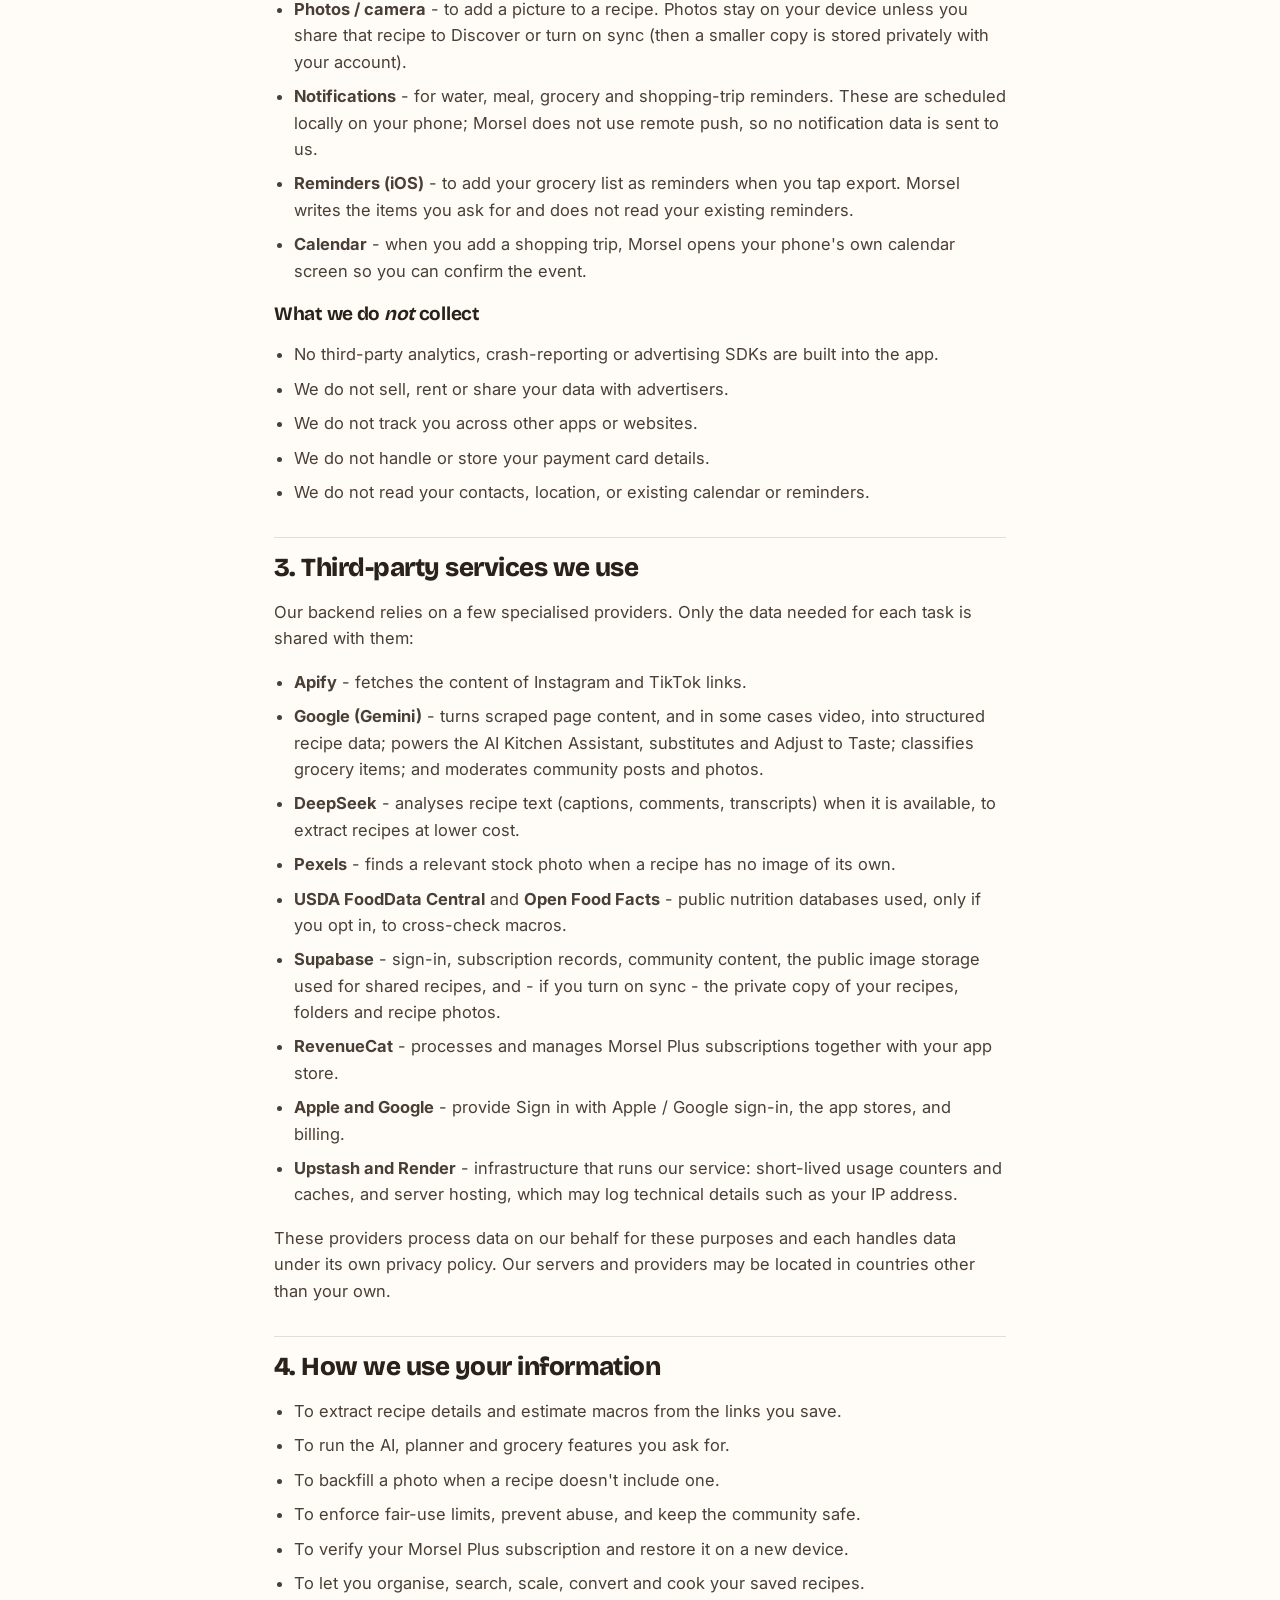
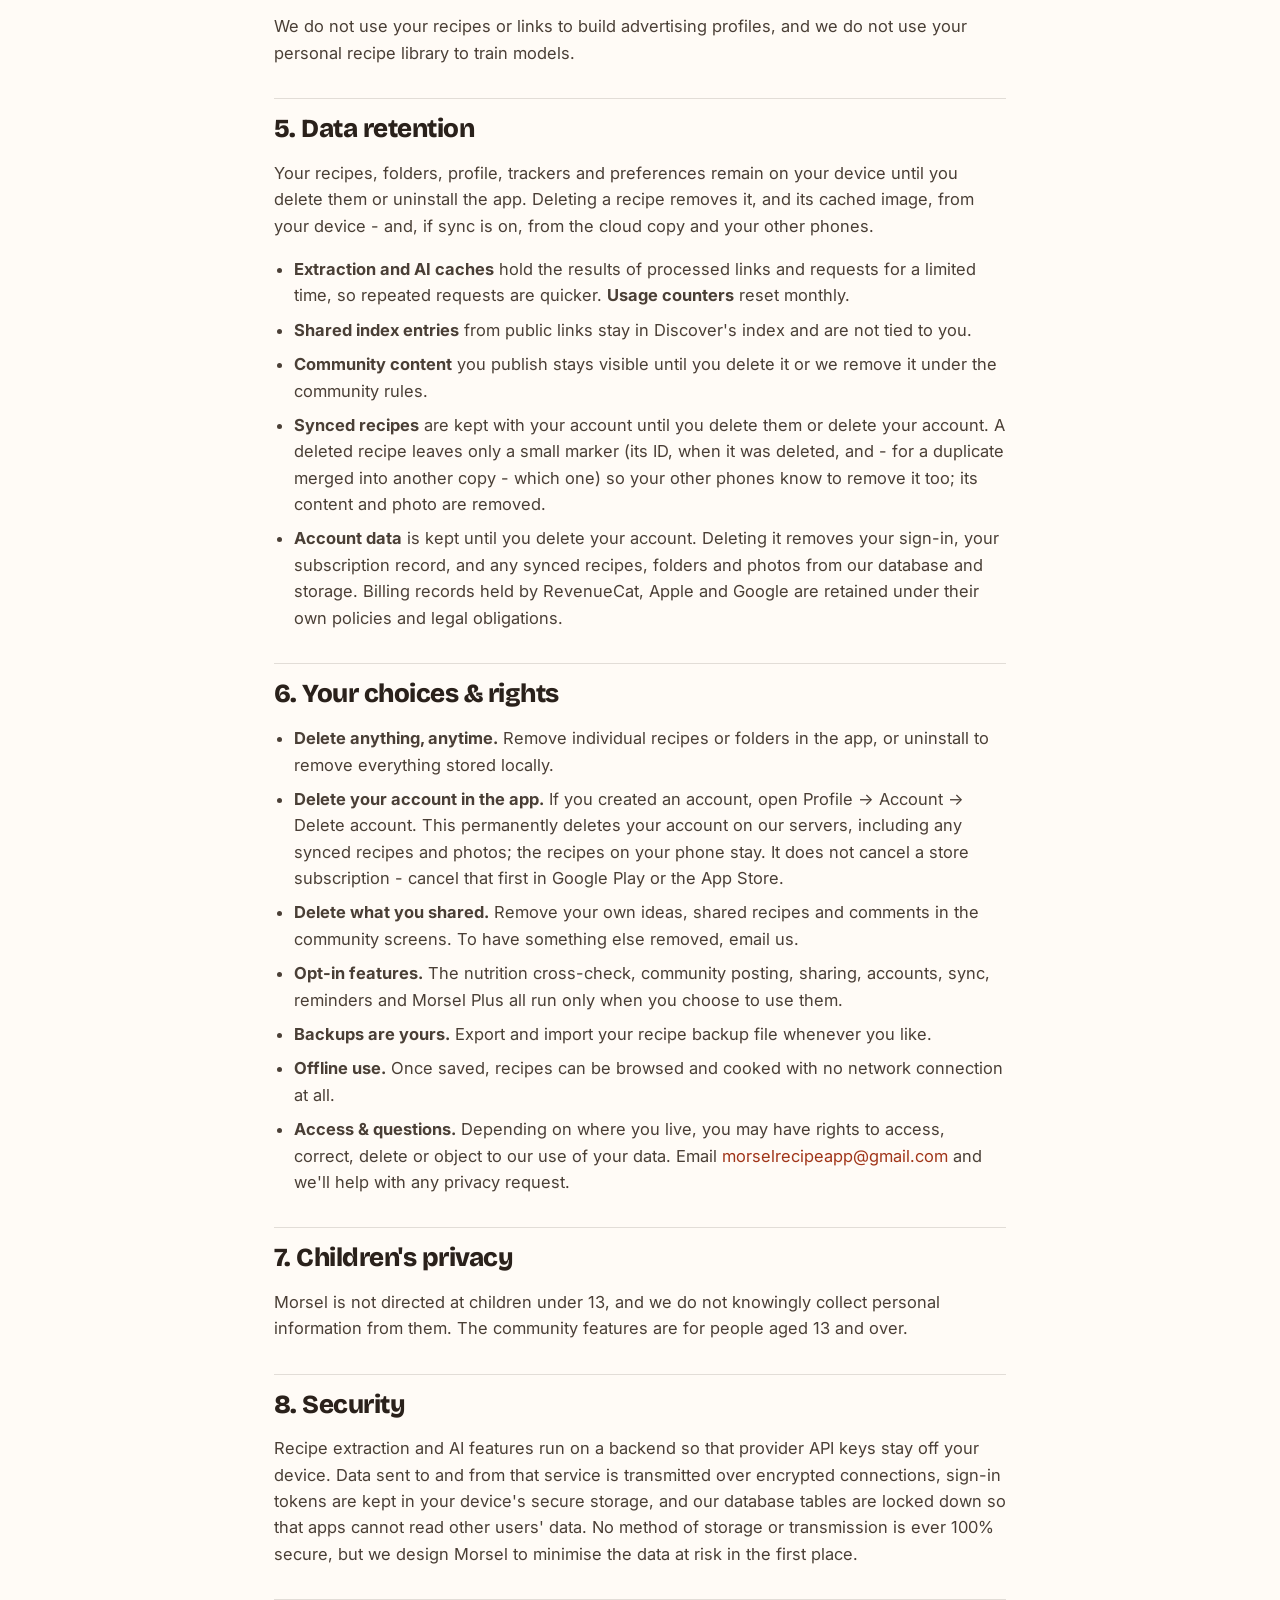
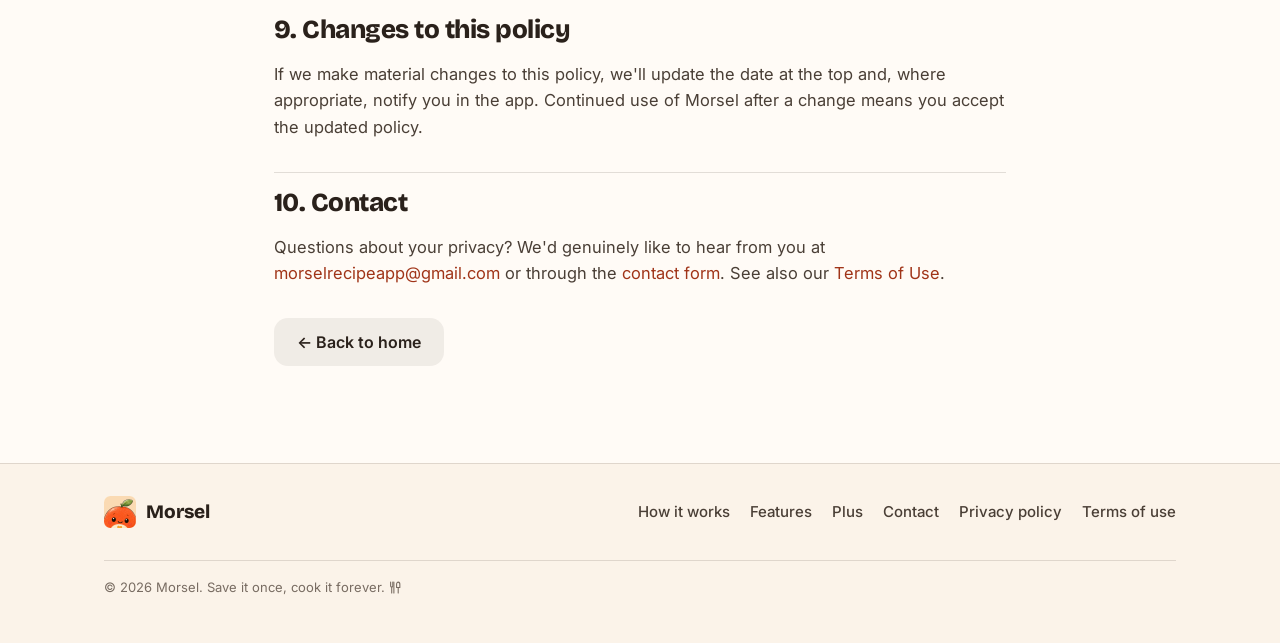
==== commit bf149df1: "docs: privacy policy covers opt-in sync of recipes, folders and photos Replaces "Cloud sync is not a" ====
--- a/privacy.html
+++ b/privacy.html
@@ -80,12 +80,12 @@
   <main>
     <article class="wrap doc">
       <h1>Privacy Policy</h1>
-      <p class="updated">Last updated: 17 October 2026</p>
+      <p class="updated">Last updated: 23 October 2026</p>
 
       <p class="lead">Morsel is built to keep your recipes on your phone. We collect as little as possible, we don't sell your data, and we never show you ads. This policy explains exactly what happens to the information you give us - and which features share anything at all.</p>
 
       <div class="callout">
-        <p><strong>The short version:</strong> Your recipes, folders, meal plans, trackers and settings live on your device. When you save a recipe from a link, or use an AI feature, only what's needed for that task is sent to our servers and the providers that power them. Nothing is public unless you choose to share it to the community. An account is optional and exists only so your Morsel Plus subscription can follow you.</p>
+        <p><strong>The short version:</strong> Your recipes, folders, meal plans, trackers and settings live on your device. When you save a recipe from a link, or use an AI feature, only what's needed for that task is sent to our servers and the providers that power them. Nothing is public unless you choose to share it to the community. An account is optional: it lets your Morsel Plus subscription follow you and, if you turn on sync, keeps your recipes on every phone you sign in on. Your food and water logs, goals and body details never leave your device.</p>
       </div>
 
       <h2>1. Who we are</h2>
@@ -94,7 +94,7 @@
       <h2>2. What we collect</h2>
 
       <h3>Stored on your device</h3>
-      <p>The following stay on your phone and are not sent to us, except where a feature below says otherwise:</p>
+      <p>The following stay on your phone and are not sent to us, except where a feature below says otherwise (for recipes and folders, that's only if you turn on sync):</p>
       <ul>
         <li><strong>Your recipes and folders</strong> - titles, ingredients, steps, servings, macros, notes, source links and photos, kept in a local database and image cache.</li>
         <li><strong>Your profile &amp; preferences</strong> - the display name you choose, plus your theme (System / Light / Dark), unit (Metric / Imperial) and language settings.</li>
@@ -131,13 +131,13 @@
       <ul>
         <li><strong>Account.</strong> You can sign in with Google or Sign in with Apple. We use <strong>Supabase</strong> to manage sign-in. We receive your email address (or Apple's private relay address), the name the provider shares, and a unique user ID.</li>
         <li><strong>Subscriptions.</strong> If you subscribe to Morsel Plus, payments are handled by <strong>RevenueCat</strong> and the app store (Google Play or the App Store). We receive your subscription status - plan, store, product and expiry date - not your card details. If you redeem a Plus code, the code is linked to your install ID.</li>
-        <li><strong>Cloud sync is not available yet.</strong> Today your recipes and trackers are not uploaded to your account. If we add sync, we'll update this policy first and it will be opt-in.</li>
+        <li><strong>Sync across devices (Morsel Plus, opt-in).</strong> Sync is off until you turn it on in Backup &amp; Restore. When it's on, your recipes (titles, ingredients, steps, servings, macros, notes, source links and category), your folders and which recipes are in them, and your recipe photos are stored with your account in Supabase, so they appear on every phone you sign in on. Photos are kept in private storage that only your account can read. Your food and water logs, goals, body details, meal plans, grocery lists, reminders and settings are <em>not</em> synced and stay on your device. Deleting a recipe on one phone deletes it from the cloud copy and your other phones. Turning sync off stops further syncing; deleting your account deletes the synced copy.</li>
       </ul>
 
       <h3>Device permissions</h3>
       <p>Morsel asks only when a feature needs it, and each is optional:</p>
       <ul>
-        <li><strong>Photos / camera</strong> - to add a picture to a recipe. Photos stay on your device unless you share that recipe to Discover.</li>
+        <li><strong>Photos / camera</strong> - to add a picture to a recipe. Photos stay on your device unless you share that recipe to Discover or turn on sync (then a smaller copy is stored privately with your account).</li>
         <li><strong>Notifications</strong> - for water, meal, grocery and shopping-trip reminders. These are scheduled locally on your phone; Morsel does not use remote push, so no notification data is sent to us.</li>
         <li><strong>Reminders (iOS)</strong> - to add your grocery list as reminders when you tap export. Morsel writes the items you ask for and does not read your existing reminders.</li>
         <li><strong>Calendar</strong> - when you add a shopping trip, Morsel opens your phone's own calendar screen so you can confirm the event.</li>
@@ -160,7 +160,7 @@
         <li><strong>DeepSeek</strong> - analyses recipe text (captions, comments, transcripts) when it is available, to extract recipes at lower cost.</li>
         <li><strong>Pexels</strong> - finds a relevant stock photo when a recipe has no image of its own.</li>
         <li><strong>USDA FoodData Central</strong> and <strong>Open Food Facts</strong> - public nutrition databases used, only if you opt in, to cross-check macros.</li>
-        <li><strong>Supabase</strong> - sign-in, subscription records, community content and the public image storage used for shared recipes.</li>
+        <li><strong>Supabase</strong> - sign-in, subscription records, community content, the public image storage used for shared recipes, and - if you turn on sync - the private copy of your recipes, folders and recipe photos.</li>
         <li><strong>RevenueCat</strong> - processes and manages Morsel Plus subscriptions together with your app store.</li>
         <li><strong>Apple and Google</strong> - provide Sign in with Apple / Google sign-in, the app stores, and billing.</li>
         <li><strong>Upstash and Render</strong> - infrastructure that runs our service: short-lived usage counters and caches, and server hosting, which may log technical details such as your IP address.</li>
@@ -179,20 +179,21 @@
       <p>We do not use your recipes or links to build advertising profiles, and we do not use your personal recipe library to train models.</p>
 
       <h2>5. Data retention</h2>
-      <p>Your recipes, folders, profile, trackers and preferences remain on your device until you delete them or uninstall the app. Deleting a recipe removes it, and its cached image, from your device.</p>
+      <p>Your recipes, folders, profile, trackers and preferences remain on your device until you delete them or uninstall the app. Deleting a recipe removes it, and its cached image, from your device - and, if sync is on, from the cloud copy and your other phones.</p>
       <ul>
         <li><strong>Extraction and AI caches</strong> hold the results of processed links and requests for a limited time, so repeated requests are quicker. <strong>Usage counters</strong> reset monthly.</li>
         <li><strong>Shared index entries</strong> from public links stay in Discover's index and are not tied to you.</li>
         <li><strong>Community content</strong> you publish stays visible until you delete it or we remove it under the community rules.</li>
-        <li><strong>Account data</strong> is kept until you delete your account. Deleting it removes your sign-in and subscription record from our database. Billing records held by RevenueCat, Apple and Google are retained under their own policies and legal obligations.</li>
+        <li><strong>Synced recipes</strong> are kept with your account until you delete them or delete your account. A deleted recipe leaves only a small marker (its ID, when it was deleted, and - for a duplicate merged into another copy - which one) so your other phones know to remove it too; its content and photo are removed.</li>
+        <li><strong>Account data</strong> is kept until you delete your account. Deleting it removes your sign-in, your subscription record, and any synced recipes, folders and photos from our database and storage. Billing records held by RevenueCat, Apple and Google are retained under their own policies and legal obligations.</li>
       </ul>
 
       <h2>6. Your choices &amp; rights</h2>
       <ul>
         <li><strong>Delete anything, anytime.</strong> Remove individual recipes or folders in the app, or uninstall to remove everything stored locally.</li>
-        <li><strong>Delete your account in the app.</strong> If you created an account, open Profile &rarr; Account &rarr; Delete account. This permanently deletes your account on our servers; your recipes stay on your phone. It does not cancel a store subscription - cancel that first in Google Play or the App Store.</li>
+        <li><strong>Delete your account in the app.</strong> If you created an account, open Profile &rarr; Account &rarr; Delete account. This permanently deletes your account on our servers, including any synced recipes and photos; the recipes on your phone stay. It does not cancel a store subscription - cancel that first in Google Play or the App Store.</li>
         <li><strong>Delete what you shared.</strong> Remove your own ideas, shared recipes and comments in the community screens. To have something else removed, email us.</li>
-        <li><strong>Opt-in features.</strong> The nutrition cross-check, community posting, sharing, accounts, reminders and Morsel Plus all run only when you choose to use them.</li>
+        <li><strong>Opt-in features.</strong> The nutrition cross-check, community posting, sharing, accounts, sync, reminders and Morsel Plus all run only when you choose to use them.</li>
         <li><strong>Backups are yours.</strong> Export and import your recipe backup file whenever you like.</li>
         <li><strong>Offline use.</strong> Once saved, recipes can be browsed and cooked with no network connection at all.</li>
         <li><strong>Access &amp; questions.</strong> Depending on where you live, you may have rights to access, correct, delete or object to our use of your data. Email <a href="mailto:morselrecipeapp@gmail.com">morselrecipeapp@gmail.com</a> and we'll help with any privacy request.</li>
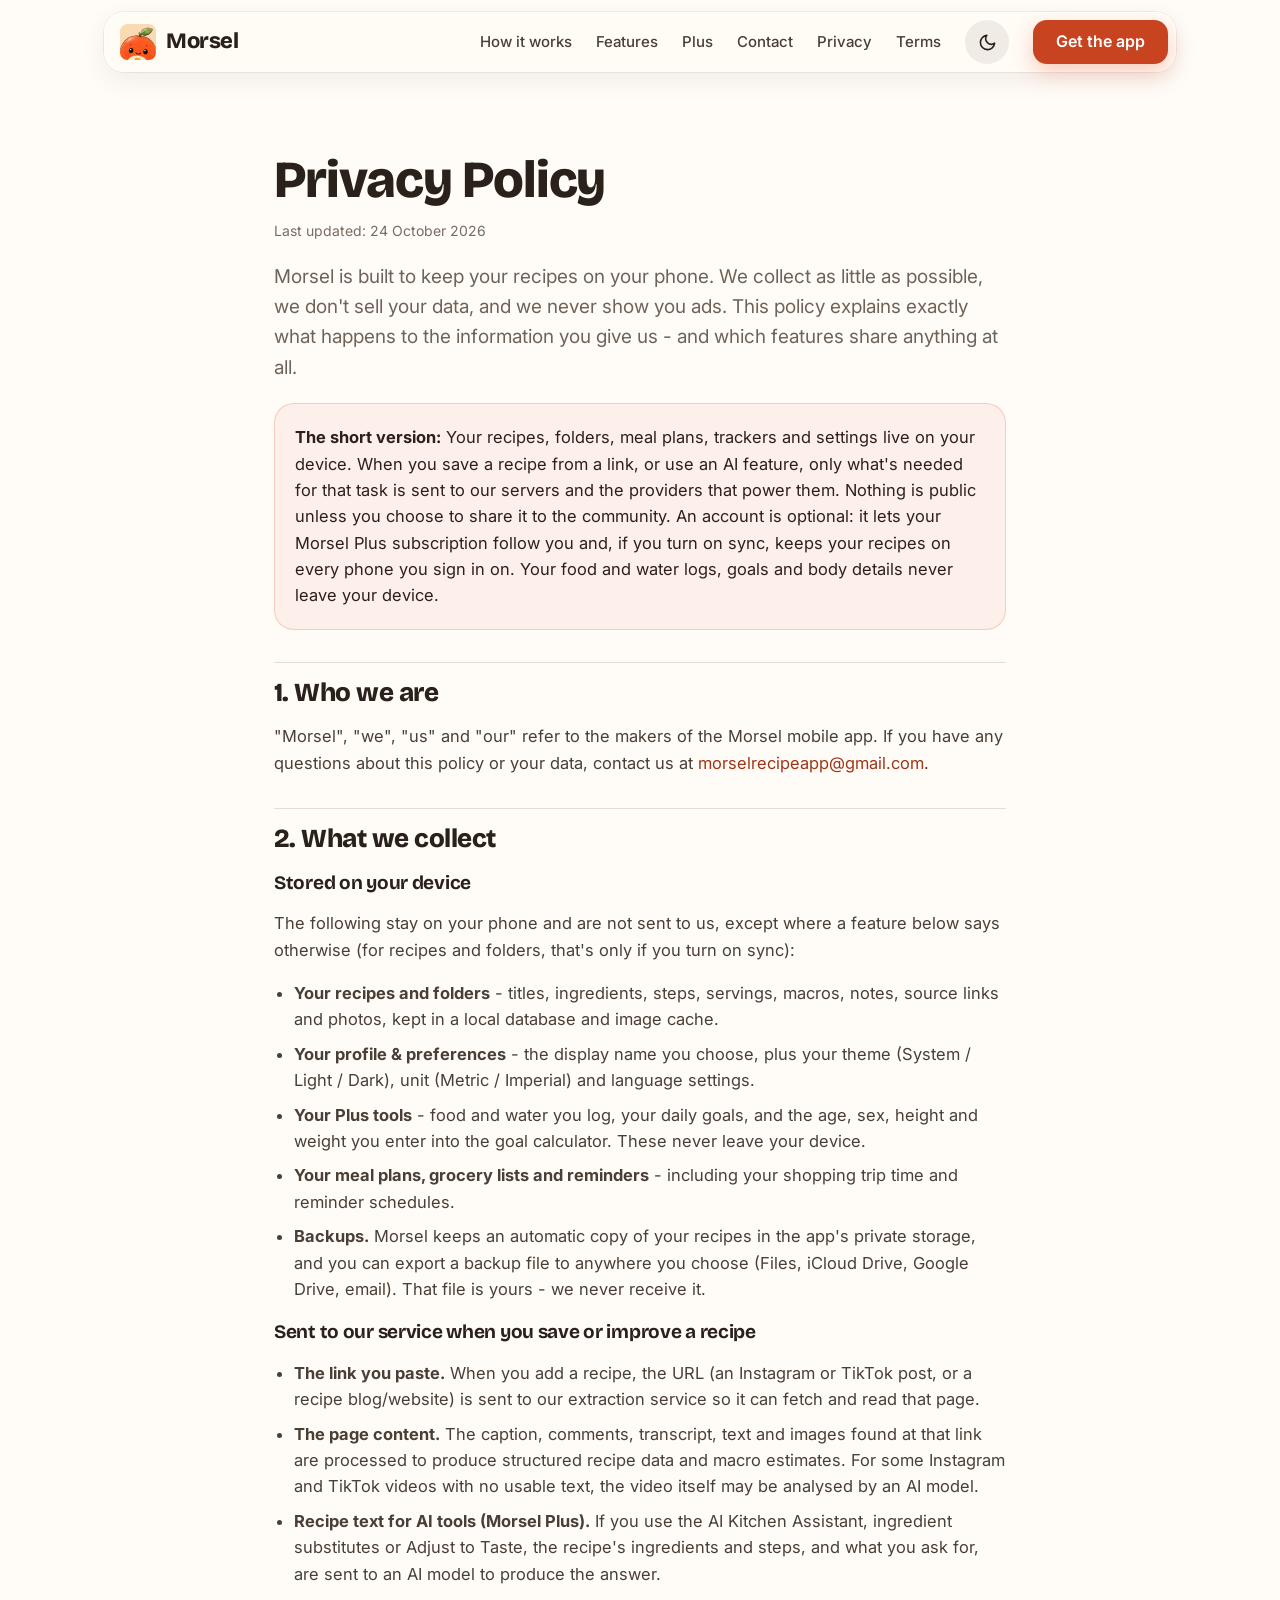
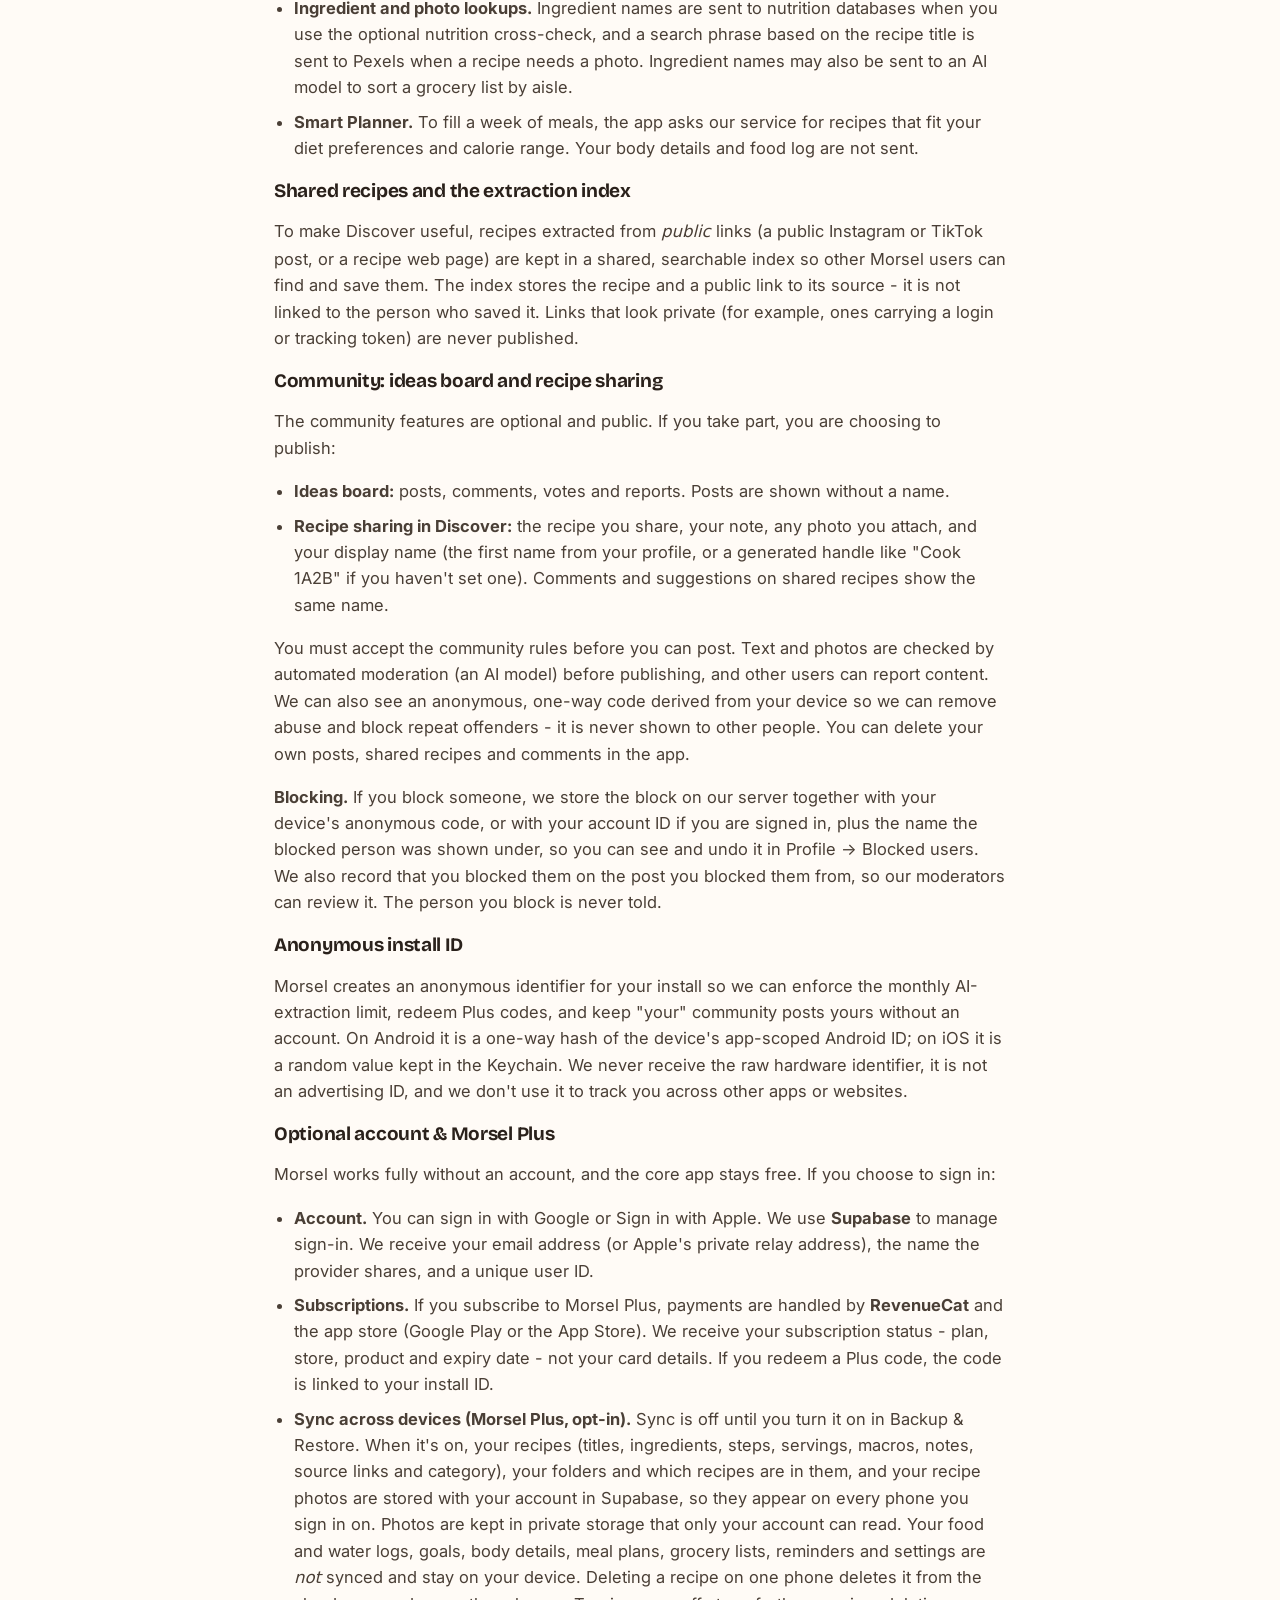
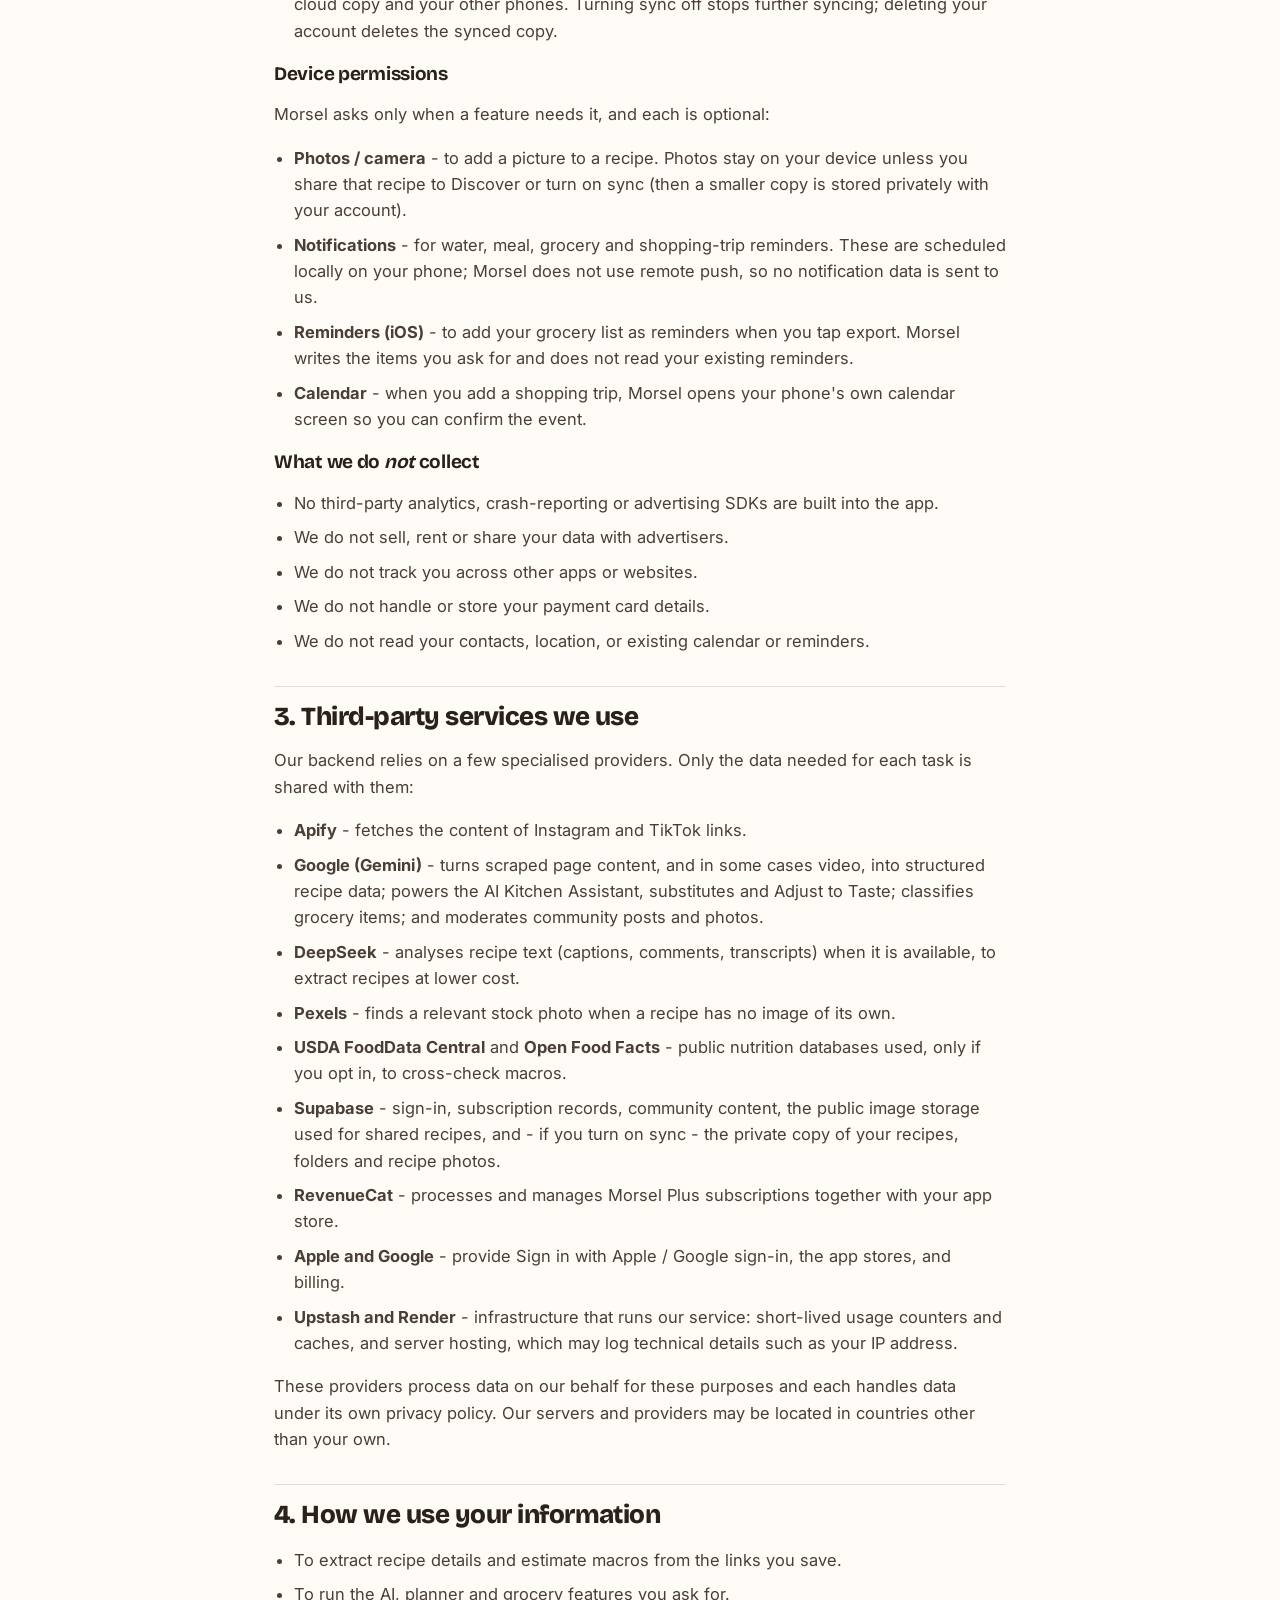
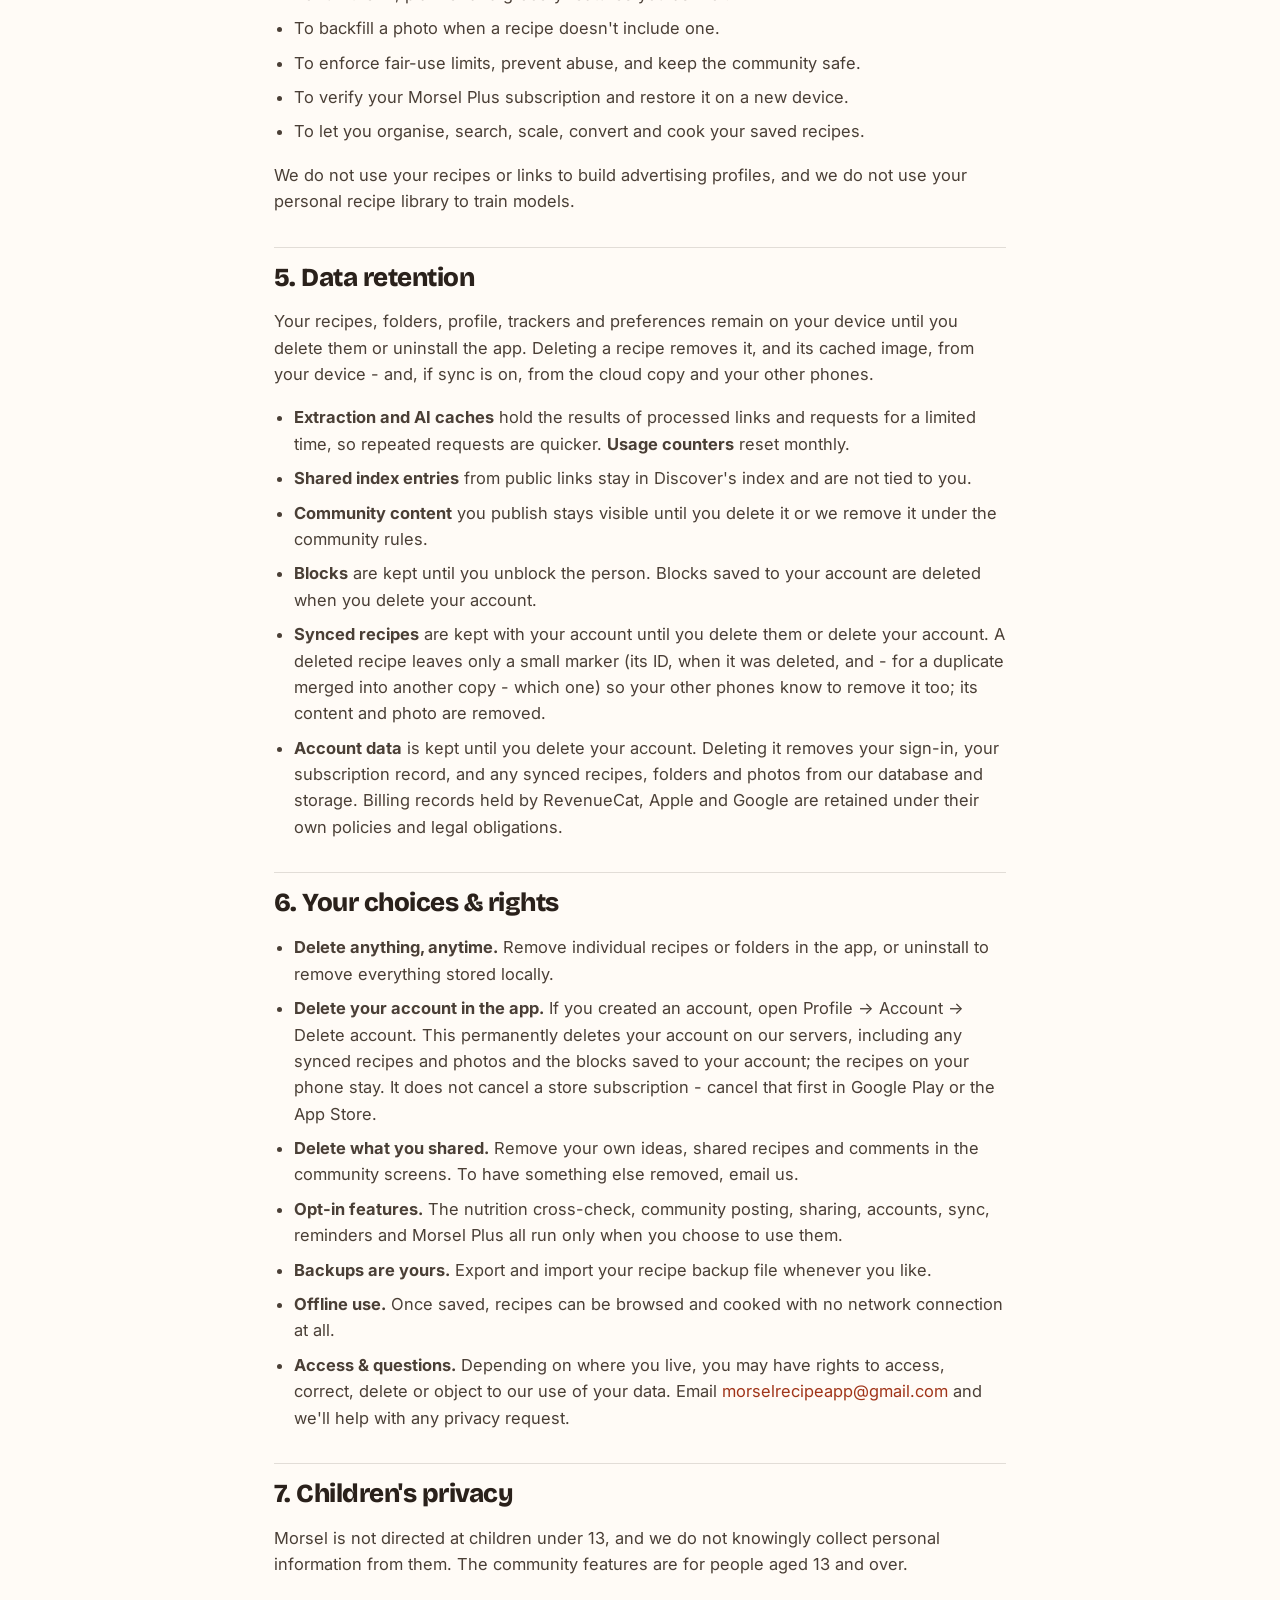
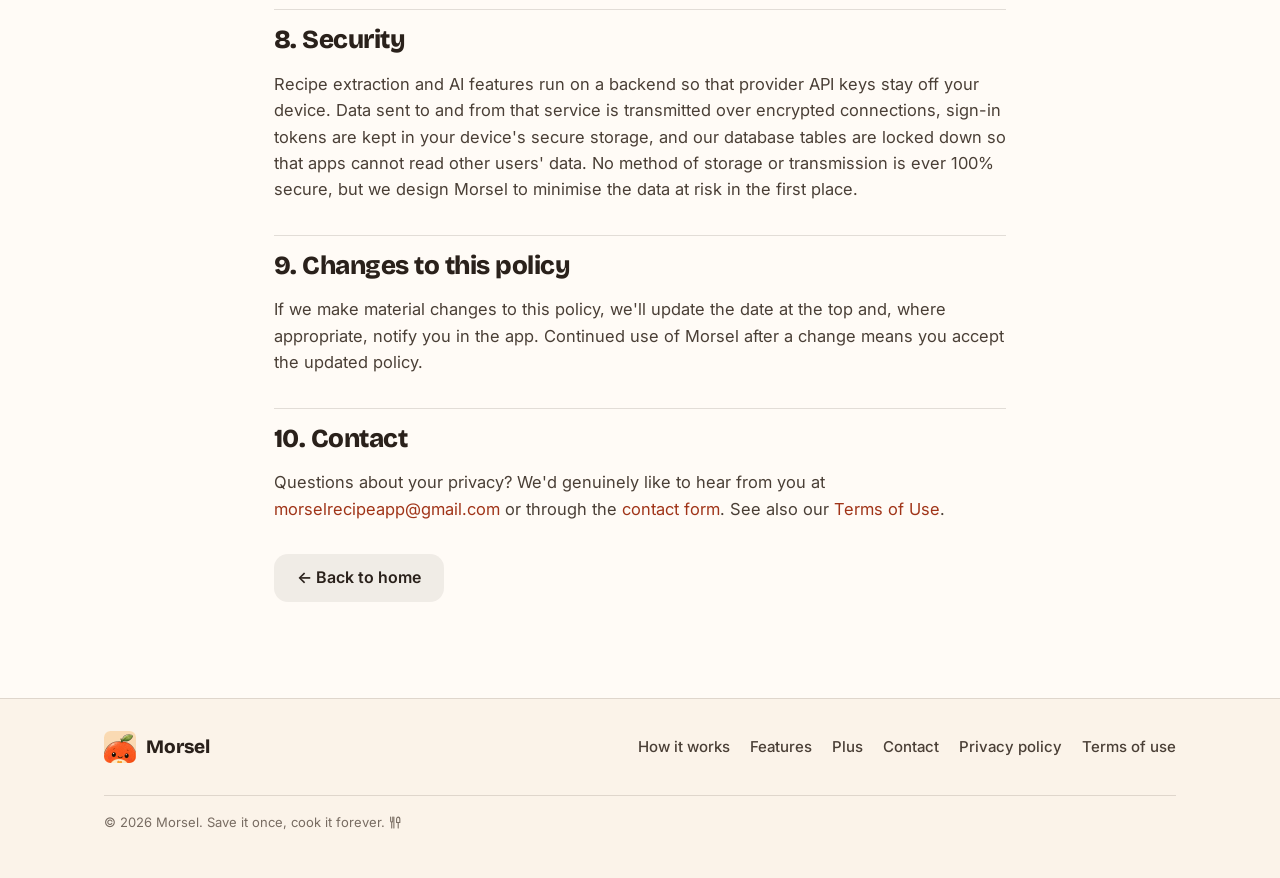
==== commit 2da99afa: "docs: update last modified date in privacy and terms pages; add blocking and reporting details" ====
--- a/privacy.html
+++ b/privacy.html
@@ -80,7 +80,7 @@
   <main>
     <article class="wrap doc">
       <h1>Privacy Policy</h1>
-      <p class="updated">Last updated: 23 October 2026</p>
+      <p class="updated">Last updated: 24 October 2026</p>
 
       <p class="lead">Morsel is built to keep your recipes on your phone. We collect as little as possible, we don't sell your data, and we never show you ads. This policy explains exactly what happens to the information you give us - and which features share anything at all.</p>
 
@@ -122,6 +122,7 @@
         <li><strong>Recipe sharing in Discover:</strong> the recipe you share, your note, any photo you attach, and your display name (the first name from your profile, or a generated handle like "Cook 1A2B" if you haven't set one). Comments and suggestions on shared recipes show the same name.</li>
       </ul>
       <p>You must accept the community rules before you can post. Text and photos are checked by automated moderation (an AI model) before publishing, and other users can report content. We can also see an anonymous, one-way code derived from your device so we can remove abuse and block repeat offenders - it is never shown to other people. You can delete your own posts, shared recipes and comments in the app.</p>
+      <p><strong>Blocking.</strong> If you block someone, we store the block on our server together with your device's anonymous code, or with your account ID if you are signed in, plus the name the blocked person was shown under, so you can see and undo it in Profile &rarr; Blocked users. We also record that you blocked them on the post you blocked them from, so our moderators can review it. The person you block is never told.</p>
 
       <h3>Anonymous install ID</h3>
       <p>Morsel creates an anonymous identifier for your install so we can enforce the monthly AI-extraction limit, redeem Plus codes, and keep "your" community posts yours without an account. On Android it is a one-way hash of the device's app-scoped Android ID; on iOS it is a random value kept in the Keychain. We never receive the raw hardware identifier, it is not an advertising ID, and we don't use it to track you across other apps or websites.</p>
@@ -184,6 +185,7 @@
         <li><strong>Extraction and AI caches</strong> hold the results of processed links and requests for a limited time, so repeated requests are quicker. <strong>Usage counters</strong> reset monthly.</li>
         <li><strong>Shared index entries</strong> from public links stay in Discover's index and are not tied to you.</li>
         <li><strong>Community content</strong> you publish stays visible until you delete it or we remove it under the community rules.</li>
+        <li><strong>Blocks</strong> are kept until you unblock the person. Blocks saved to your account are deleted when you delete your account.</li>
         <li><strong>Synced recipes</strong> are kept with your account until you delete them or delete your account. A deleted recipe leaves only a small marker (its ID, when it was deleted, and - for a duplicate merged into another copy - which one) so your other phones know to remove it too; its content and photo are removed.</li>
         <li><strong>Account data</strong> is kept until you delete your account. Deleting it removes your sign-in, your subscription record, and any synced recipes, folders and photos from our database and storage. Billing records held by RevenueCat, Apple and Google are retained under their own policies and legal obligations.</li>
       </ul>
@@ -191,7 +193,7 @@
       <h2>6. Your choices &amp; rights</h2>
       <ul>
         <li><strong>Delete anything, anytime.</strong> Remove individual recipes or folders in the app, or uninstall to remove everything stored locally.</li>
-        <li><strong>Delete your account in the app.</strong> If you created an account, open Profile &rarr; Account &rarr; Delete account. This permanently deletes your account on our servers, including any synced recipes and photos; the recipes on your phone stay. It does not cancel a store subscription - cancel that first in Google Play or the App Store.</li>
+        <li><strong>Delete your account in the app.</strong> If you created an account, open Profile &rarr; Account &rarr; Delete account. This permanently deletes your account on our servers, including any synced recipes and photos and the blocks saved to your account; the recipes on your phone stay. It does not cancel a store subscription - cancel that first in Google Play or the App Store.</li>
         <li><strong>Delete what you shared.</strong> Remove your own ideas, shared recipes and comments in the community screens. To have something else removed, email us.</li>
         <li><strong>Opt-in features.</strong> The nutrition cross-check, community posting, sharing, accounts, sync, reminders and Morsel Plus all run only when you choose to use them.</li>
         <li><strong>Backups are yours.</strong> Export and import your recipe backup file whenever you like.</li>
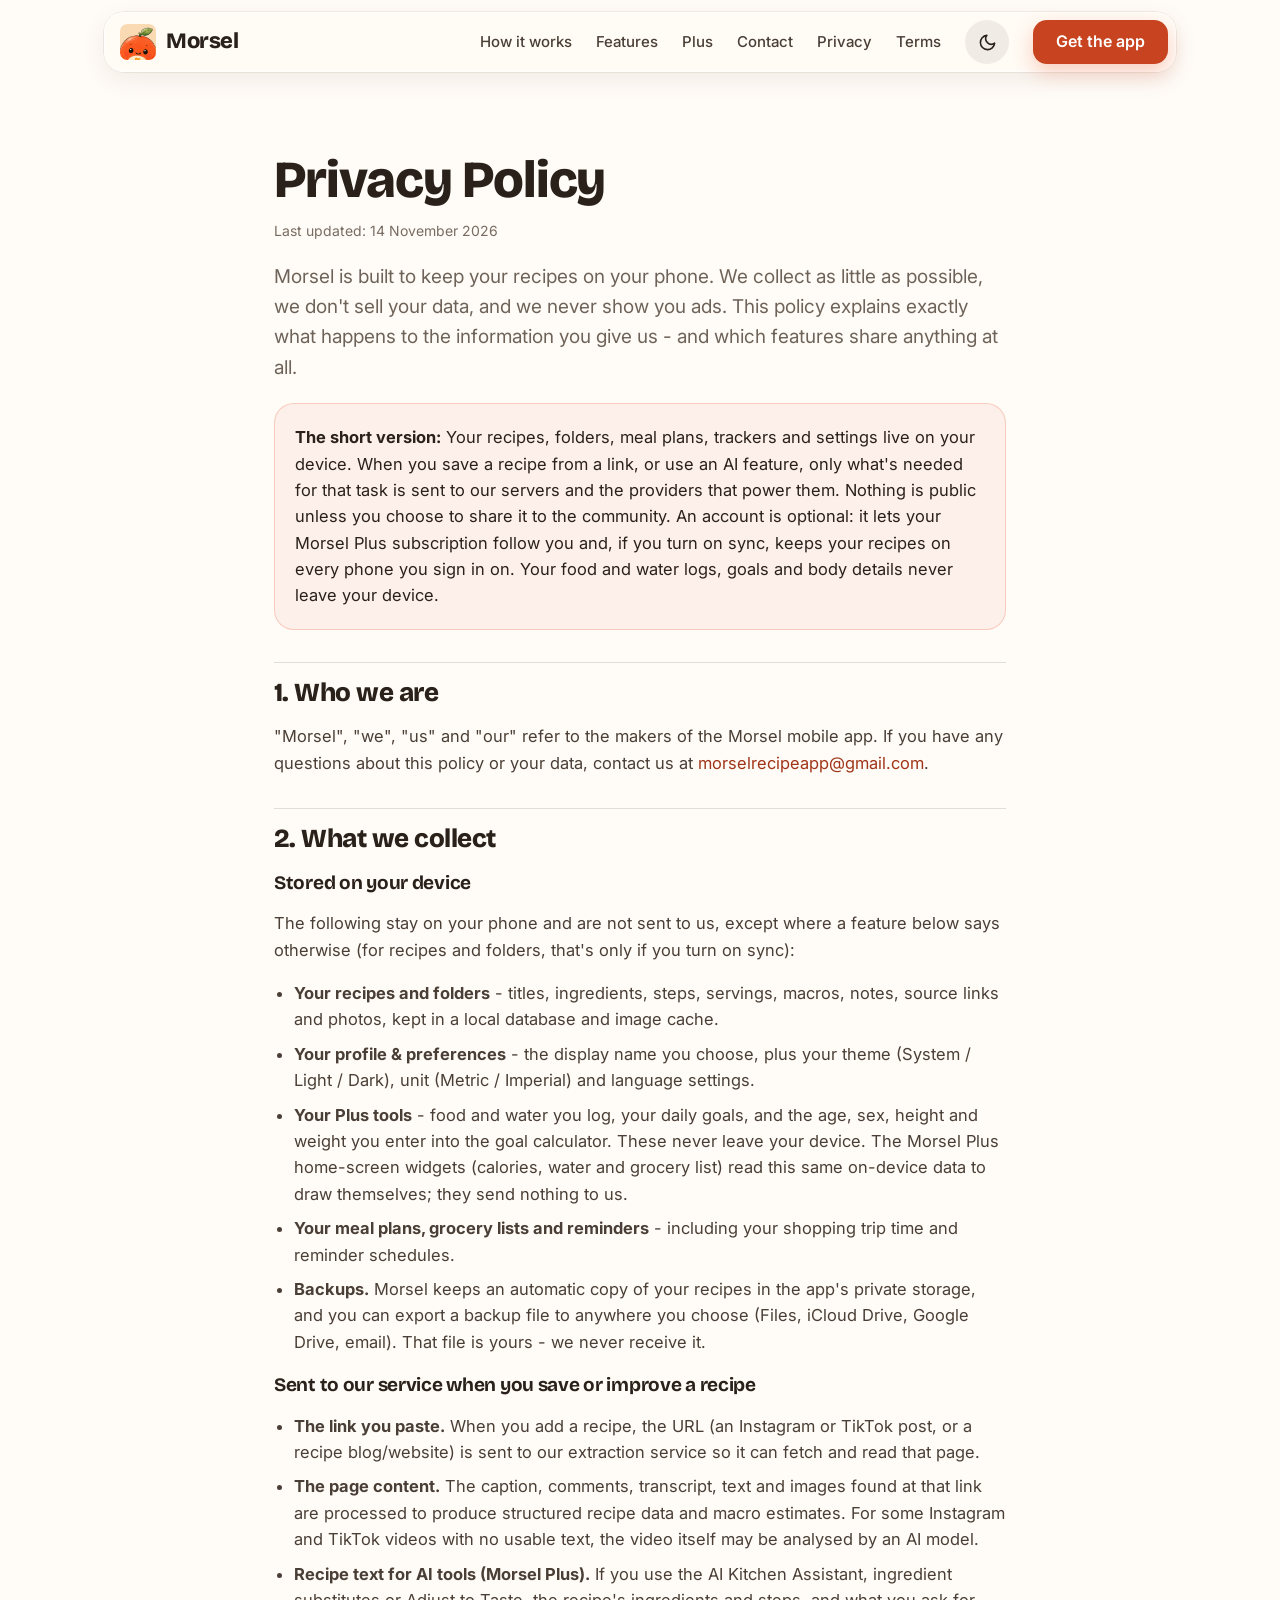
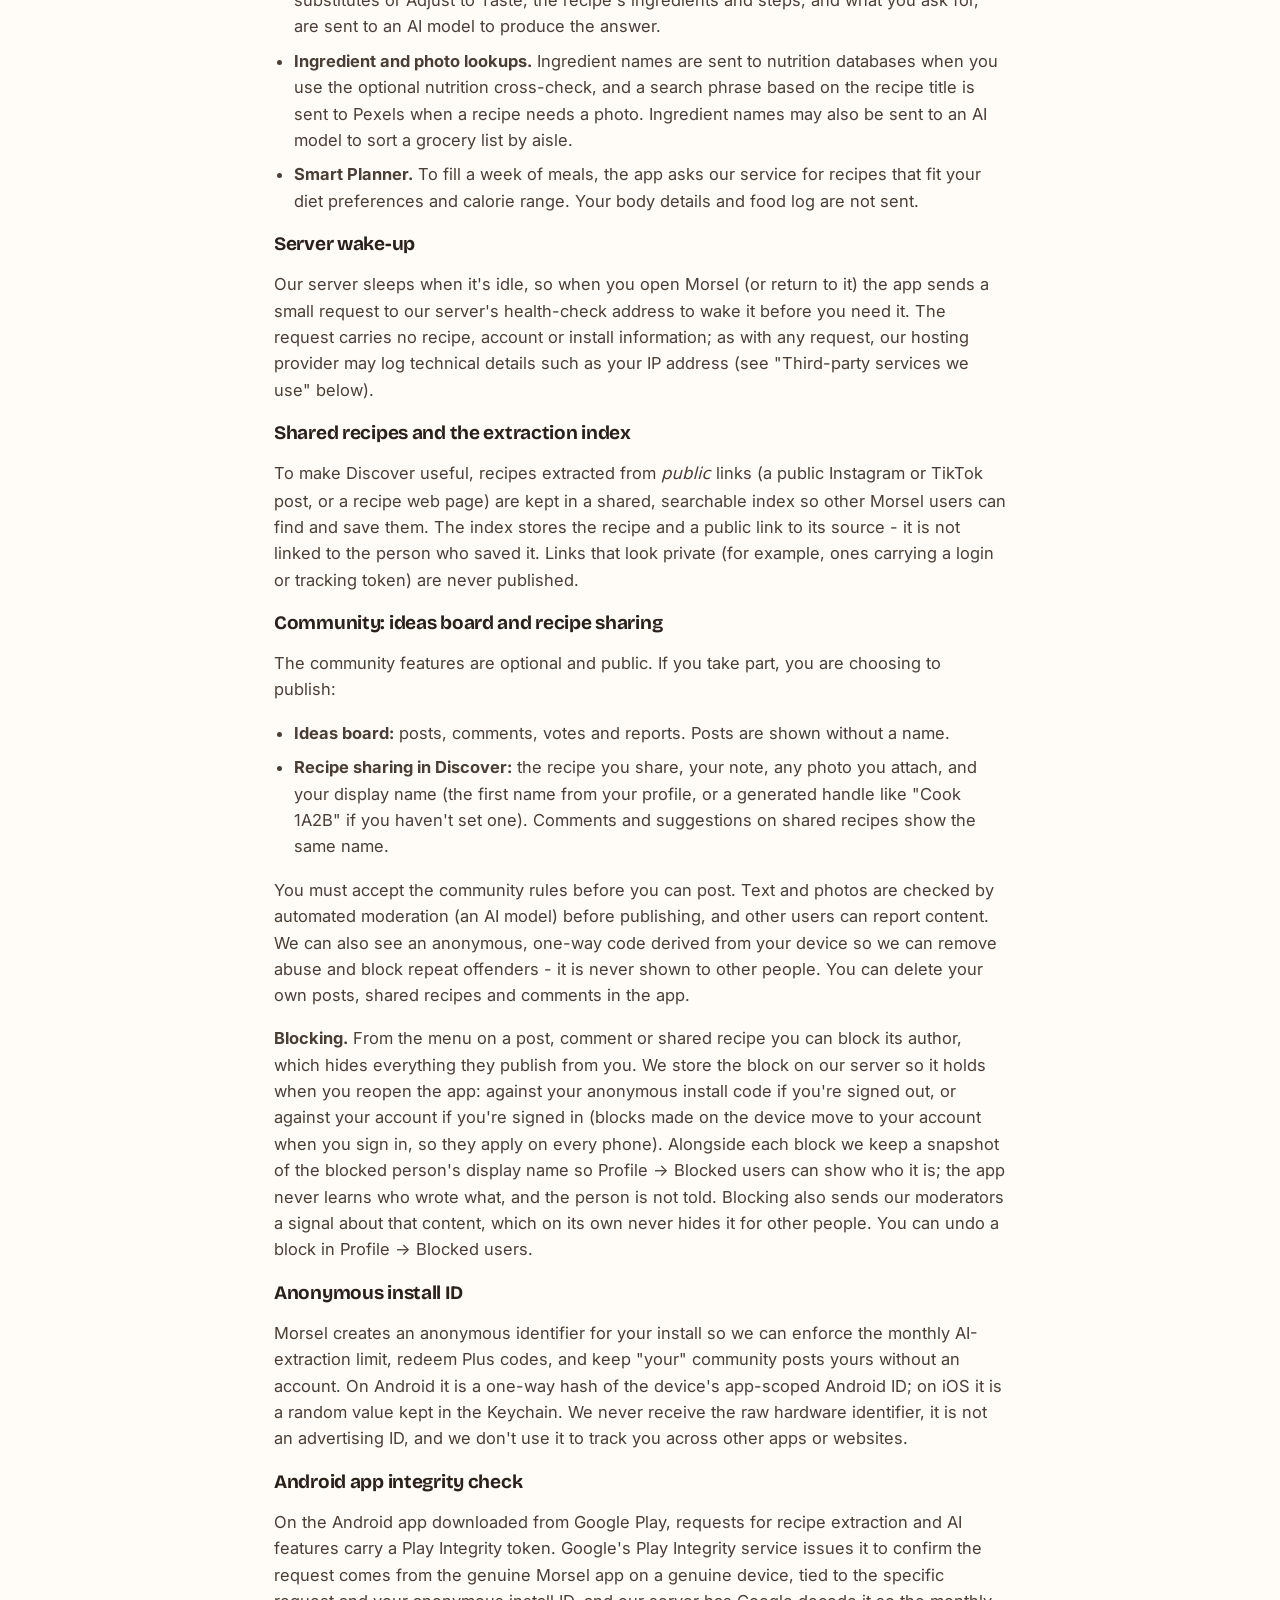
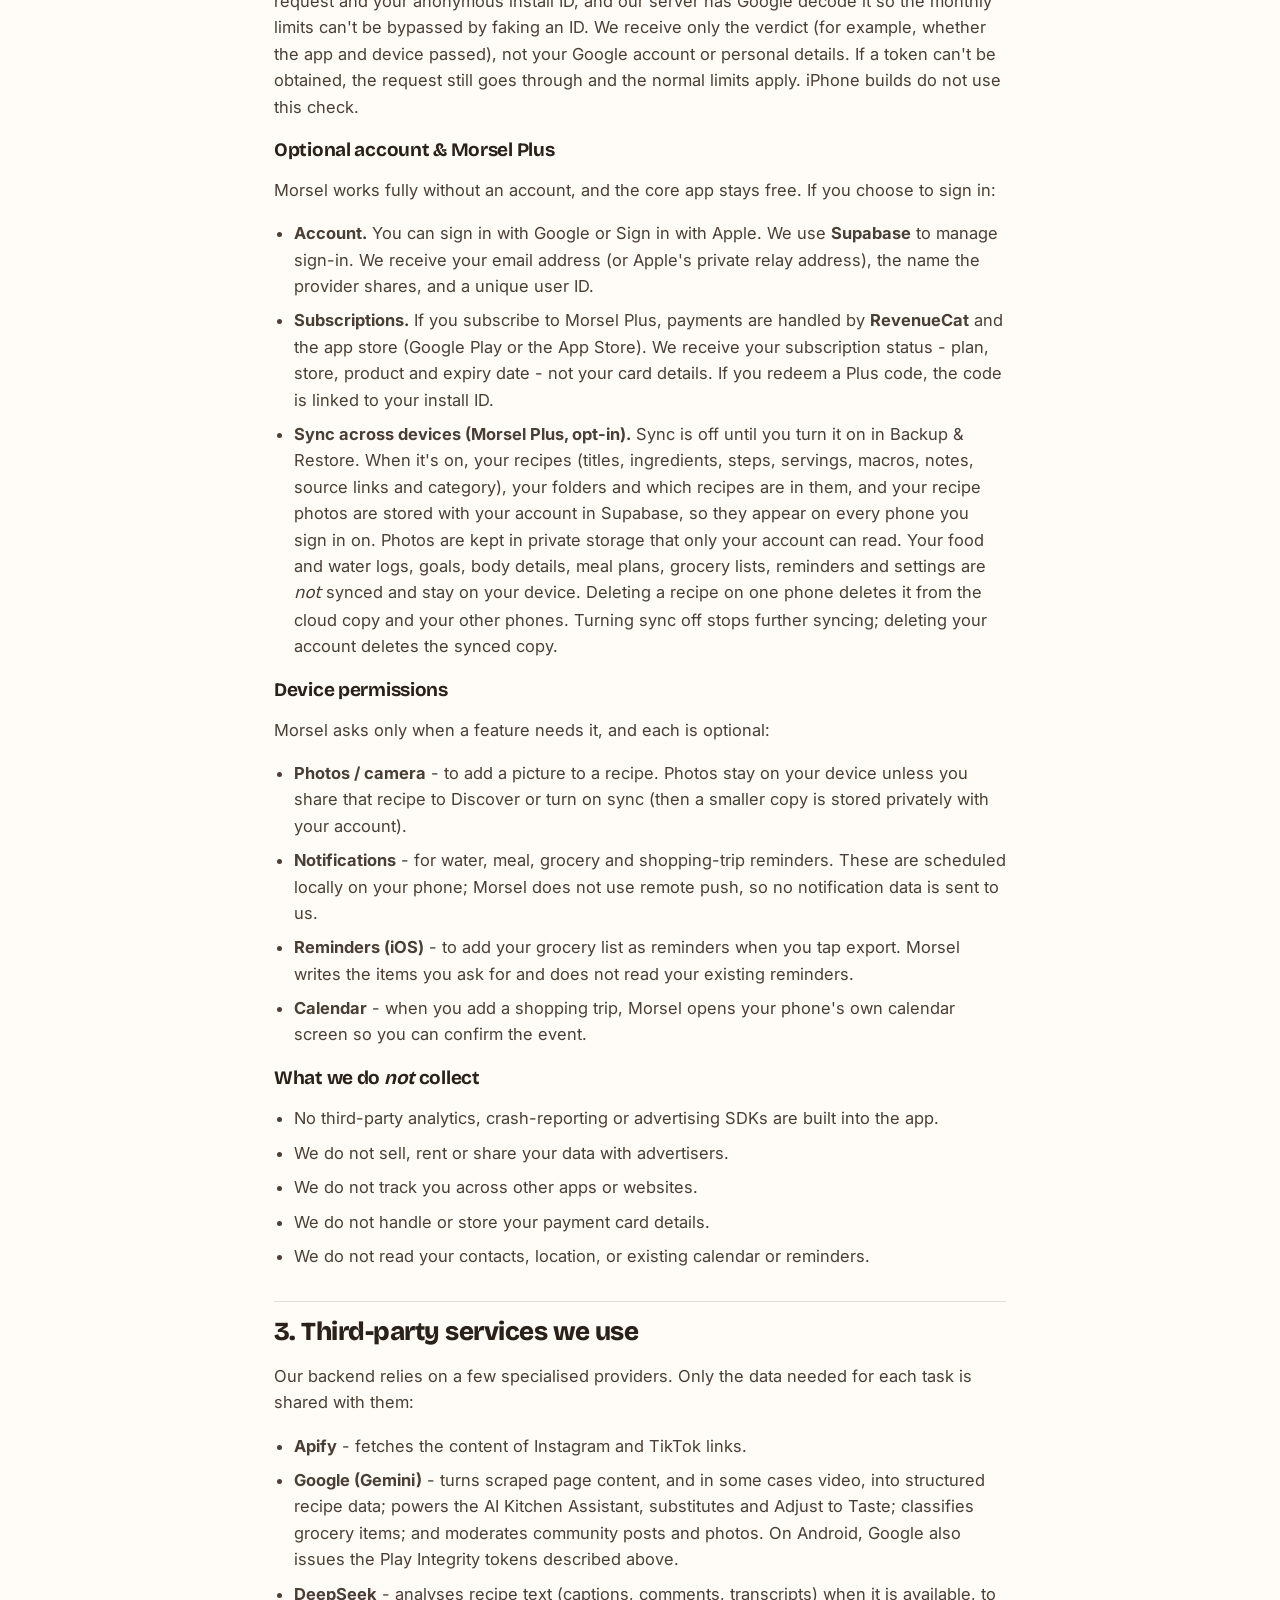
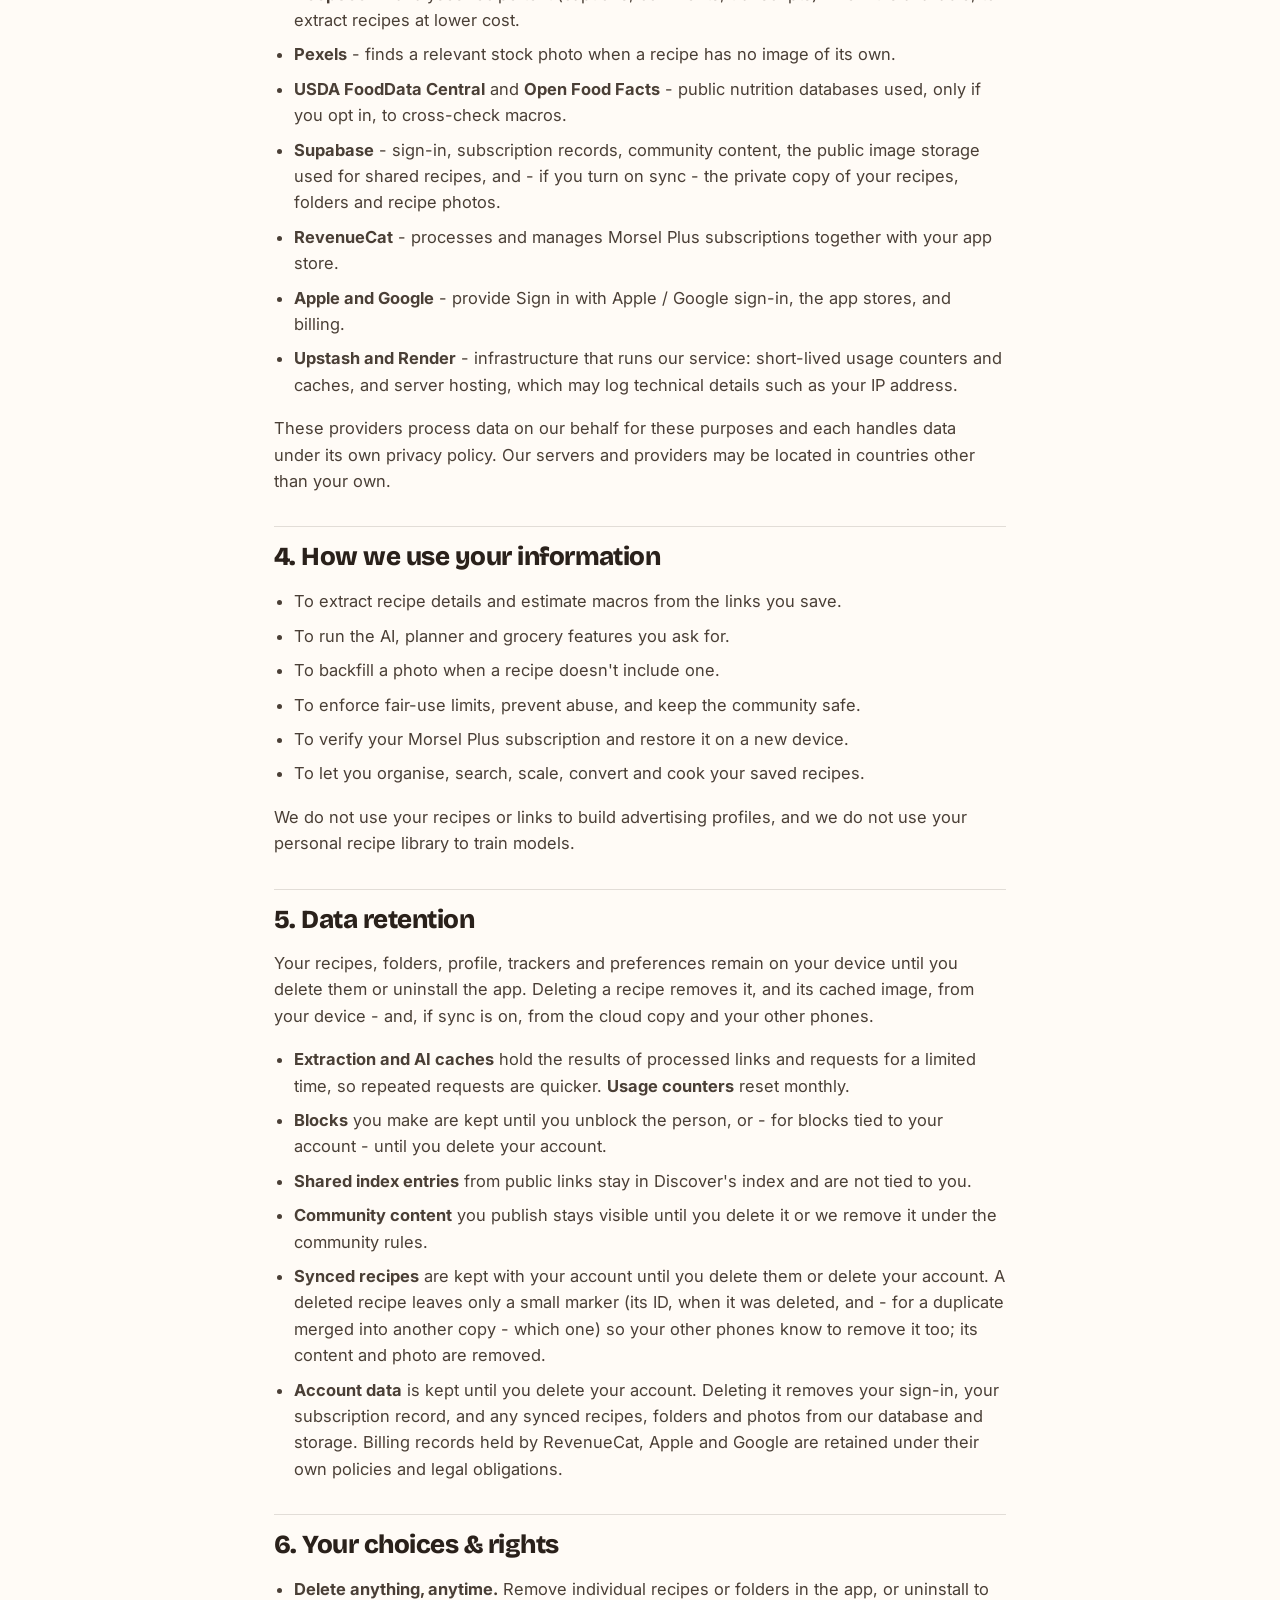
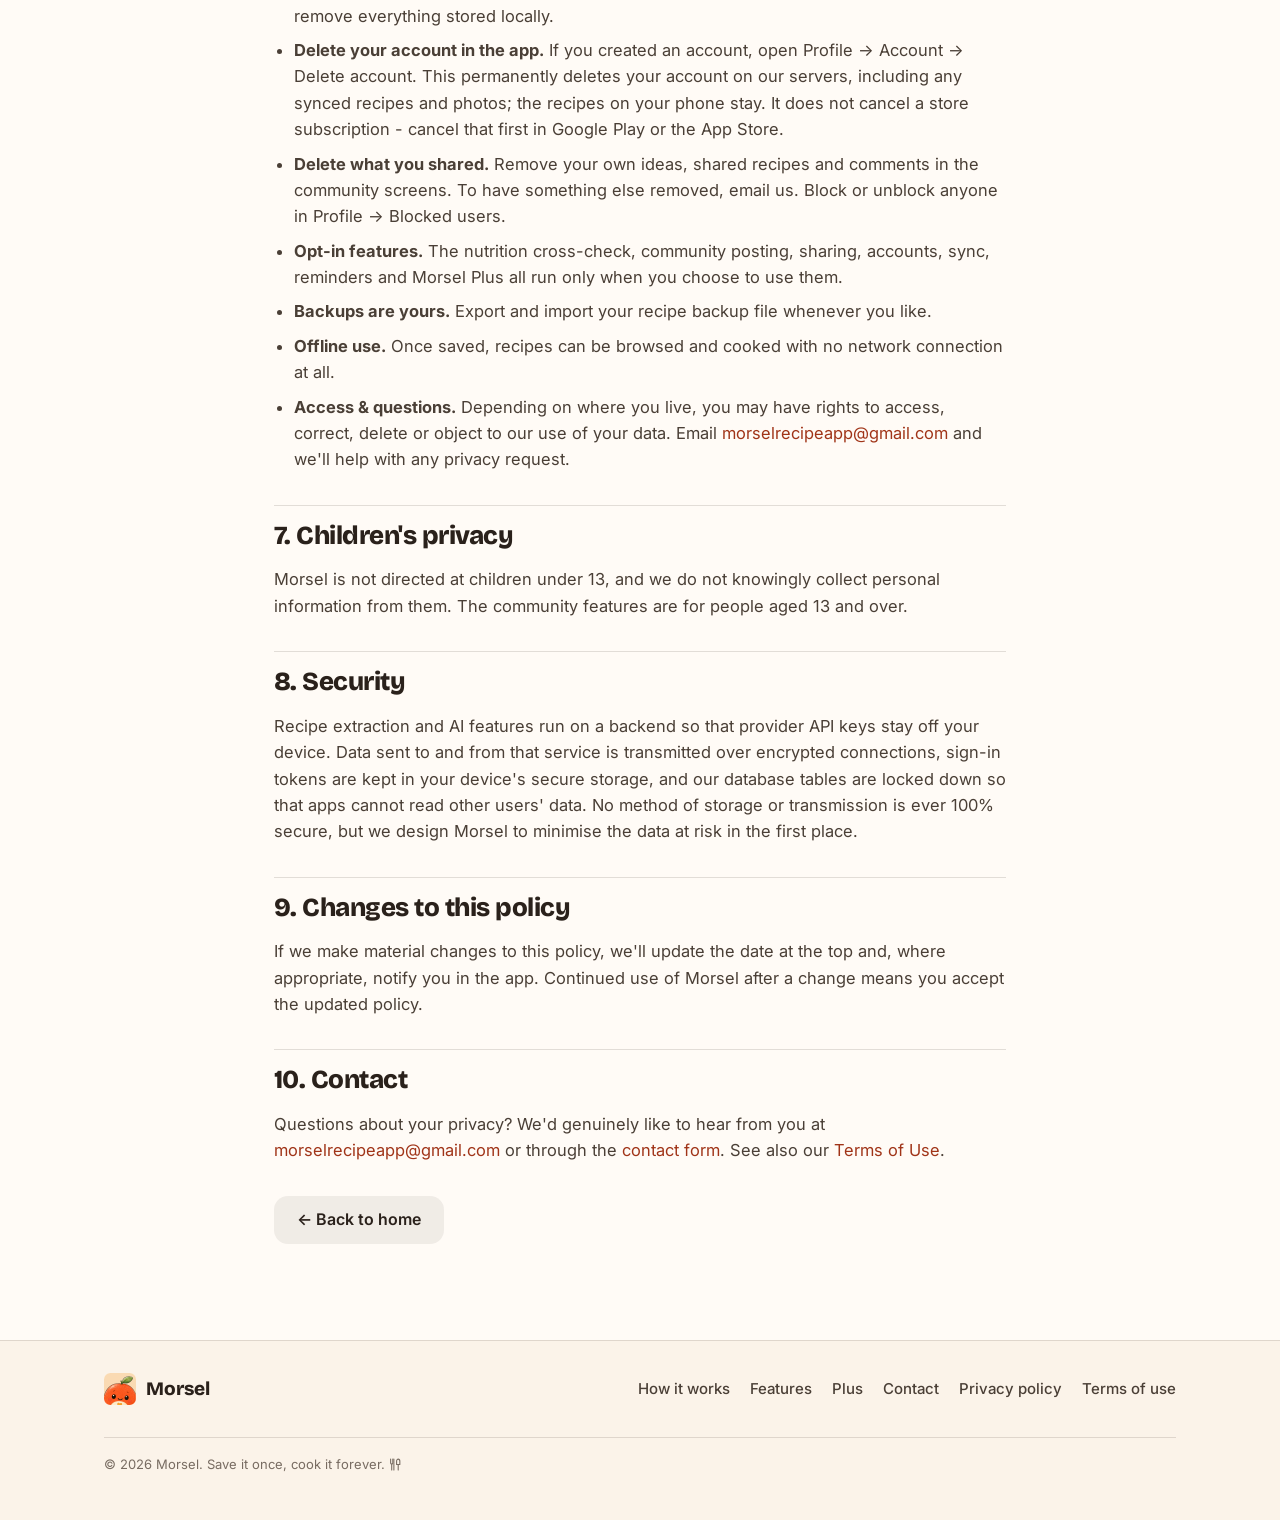
==== commit c6500846: "docs: refresh privacy policy and terms for sync, blocking, widgets, integrity checks and server wake" ====
--- a/privacy.html
+++ b/privacy.html
@@ -80,7 +80,7 @@
   <main>
     <article class="wrap doc">
       <h1>Privacy Policy</h1>
-      <p class="updated">Last updated: 24 October 2026</p>
+      <p class="updated">Last updated: 14 November 2026</p>
 
       <p class="lead">Morsel is built to keep your recipes on your phone. We collect as little as possible, we don't sell your data, and we never show you ads. This policy explains exactly what happens to the information you give us - and which features share anything at all.</p>
 
@@ -98,7 +98,7 @@
       <ul>
         <li><strong>Your recipes and folders</strong> - titles, ingredients, steps, servings, macros, notes, source links and photos, kept in a local database and image cache.</li>
         <li><strong>Your profile &amp; preferences</strong> - the display name you choose, plus your theme (System / Light / Dark), unit (Metric / Imperial) and language settings.</li>
-        <li><strong>Your Plus tools</strong> - food and water you log, your daily goals, and the age, sex, height and weight you enter into the goal calculator. These never leave your device.</li>
+        <li><strong>Your Plus tools</strong> - food and water you log, your daily goals, and the age, sex, height and weight you enter into the goal calculator. These never leave your device. The Morsel Plus home-screen widgets (calories, water and grocery list) read this same on-device data to draw themselves; they send nothing to us.</li>
         <li><strong>Your meal plans, grocery lists and reminders</strong> - including your shopping trip time and reminder schedules.</li>
         <li><strong>Backups.</strong> Morsel keeps an automatic copy of your recipes in the app's private storage, and you can export a backup file to anywhere you choose (Files, iCloud Drive, Google Drive, email). That file is yours - we never receive it.</li>
       </ul>
@@ -112,6 +112,9 @@
         <li><strong>Smart Planner.</strong> To fill a week of meals, the app asks our service for recipes that fit your diet preferences and calorie range. Your body details and food log are not sent.</li>
       </ul>
 
+      <h3>Server wake-up</h3>
+      <p>Our server sleeps when it's idle, so when you open Morsel (or return to it) the app sends a small request to our server's health-check address to wake it before you need it. The request carries no recipe, account or install information; as with any request, our hosting provider may log technical details such as your IP address (see "Third-party services we use" below).</p>
+
       <h3>Shared recipes and the extraction index</h3>
       <p>To make Discover useful, recipes extracted from <em>public</em> links (a public Instagram or TikTok post, or a recipe web page) are kept in a shared, searchable index so other Morsel users can find and save them. The index stores the recipe and a public link to its source - it is not linked to the person who saved it. Links that look private (for example, ones carrying a login or tracking token) are never published.</p>
 
@@ -122,10 +125,13 @@
         <li><strong>Recipe sharing in Discover:</strong> the recipe you share, your note, any photo you attach, and your display name (the first name from your profile, or a generated handle like "Cook 1A2B" if you haven't set one). Comments and suggestions on shared recipes show the same name.</li>
       </ul>
       <p>You must accept the community rules before you can post. Text and photos are checked by automated moderation (an AI model) before publishing, and other users can report content. We can also see an anonymous, one-way code derived from your device so we can remove abuse and block repeat offenders - it is never shown to other people. You can delete your own posts, shared recipes and comments in the app.</p>
-      <p><strong>Blocking.</strong> If you block someone, we store the block on our server together with your device's anonymous code, or with your account ID if you are signed in, plus the name the blocked person was shown under, so you can see and undo it in Profile &rarr; Blocked users. We also record that you blocked them on the post you blocked them from, so our moderators can review it. The person you block is never told.</p>
+      <p><strong>Blocking.</strong> From the menu on a post, comment or shared recipe you can block its author, which hides everything they publish from you. We store the block on our server so it holds when you reopen the app: against your anonymous install code if you're signed out, or against your account if you're signed in (blocks made on the device move to your account when you sign in, so they apply on every phone). Alongside each block we keep a snapshot of the blocked person's display name so Profile &rarr; Blocked users can show who it is; the app never learns who wrote what, and the person is not told. Blocking also sends our moderators a signal about that content, which on its own never hides it for other people. You can undo a block in Profile &rarr; Blocked users.</p>
 
       <h3>Anonymous install ID</h3>
       <p>Morsel creates an anonymous identifier for your install so we can enforce the monthly AI-extraction limit, redeem Plus codes, and keep "your" community posts yours without an account. On Android it is a one-way hash of the device's app-scoped Android ID; on iOS it is a random value kept in the Keychain. We never receive the raw hardware identifier, it is not an advertising ID, and we don't use it to track you across other apps or websites.</p>
+
+      <h3>Android app integrity check</h3>
+      <p>On the Android app downloaded from Google Play, requests for recipe extraction and AI features carry a Play Integrity token. Google's Play Integrity service issues it to confirm the request comes from the genuine Morsel app on a genuine device, tied to the specific request and your anonymous install ID, and our server has Google decode it so the monthly limits can't be bypassed by faking an ID. We receive only the verdict (for example, whether the app and device passed), not your Google account or personal details. If a token can't be obtained, the request still goes through and the normal limits apply. iPhone builds do not use this check.</p>
 
       <h3>Optional account &amp; Morsel Plus</h3>
       <p>Morsel works fully without an account, and the core app stays free. If you choose to sign in:</p>
@@ -157,7 +163,7 @@
       <p>Our backend relies on a few specialised providers. Only the data needed for each task is shared with them:</p>
       <ul>
         <li><strong>Apify</strong> - fetches the content of Instagram and TikTok links.</li>
-        <li><strong>Google (Gemini)</strong> - turns scraped page content, and in some cases video, into structured recipe data; powers the AI Kitchen Assistant, substitutes and Adjust to Taste; classifies grocery items; and moderates community posts and photos.</li>
+        <li><strong>Google (Gemini)</strong> - turns scraped page content, and in some cases video, into structured recipe data; powers the AI Kitchen Assistant, substitutes and Adjust to Taste; classifies grocery items; and moderates community posts and photos. On Android, Google also issues the Play Integrity tokens described above.</li>
         <li><strong>DeepSeek</strong> - analyses recipe text (captions, comments, transcripts) when it is available, to extract recipes at lower cost.</li>
         <li><strong>Pexels</strong> - finds a relevant stock photo when a recipe has no image of its own.</li>
         <li><strong>USDA FoodData Central</strong> and <strong>Open Food Facts</strong> - public nutrition databases used, only if you opt in, to cross-check macros.</li>
@@ -183,9 +189,9 @@
       <p>Your recipes, folders, profile, trackers and preferences remain on your device until you delete them or uninstall the app. Deleting a recipe removes it, and its cached image, from your device - and, if sync is on, from the cloud copy and your other phones.</p>
       <ul>
         <li><strong>Extraction and AI caches</strong> hold the results of processed links and requests for a limited time, so repeated requests are quicker. <strong>Usage counters</strong> reset monthly.</li>
+        <li><strong>Blocks</strong> you make are kept until you unblock the person, or - for blocks tied to your account - until you delete your account.</li>
         <li><strong>Shared index entries</strong> from public links stay in Discover's index and are not tied to you.</li>
         <li><strong>Community content</strong> you publish stays visible until you delete it or we remove it under the community rules.</li>
-        <li><strong>Blocks</strong> are kept until you unblock the person. Blocks saved to your account are deleted when you delete your account.</li>
         <li><strong>Synced recipes</strong> are kept with your account until you delete them or delete your account. A deleted recipe leaves only a small marker (its ID, when it was deleted, and - for a duplicate merged into another copy - which one) so your other phones know to remove it too; its content and photo are removed.</li>
         <li><strong>Account data</strong> is kept until you delete your account. Deleting it removes your sign-in, your subscription record, and any synced recipes, folders and photos from our database and storage. Billing records held by RevenueCat, Apple and Google are retained under their own policies and legal obligations.</li>
       </ul>
@@ -193,8 +199,8 @@
       <h2>6. Your choices &amp; rights</h2>
       <ul>
         <li><strong>Delete anything, anytime.</strong> Remove individual recipes or folders in the app, or uninstall to remove everything stored locally.</li>
-        <li><strong>Delete your account in the app.</strong> If you created an account, open Profile &rarr; Account &rarr; Delete account. This permanently deletes your account on our servers, including any synced recipes and photos and the blocks saved to your account; the recipes on your phone stay. It does not cancel a store subscription - cancel that first in Google Play or the App Store.</li>
-        <li><strong>Delete what you shared.</strong> Remove your own ideas, shared recipes and comments in the community screens. To have something else removed, email us.</li>
+        <li><strong>Delete your account in the app.</strong> If you created an account, open Profile &rarr; Account &rarr; Delete account. This permanently deletes your account on our servers, including any synced recipes and photos; the recipes on your phone stay. It does not cancel a store subscription - cancel that first in Google Play or the App Store.</li>
+        <li><strong>Delete what you shared.</strong> Remove your own ideas, shared recipes and comments in the community screens. To have something else removed, email us. Block or unblock anyone in Profile &rarr; Blocked users.</li>
         <li><strong>Opt-in features.</strong> The nutrition cross-check, community posting, sharing, accounts, sync, reminders and Morsel Plus all run only when you choose to use them.</li>
         <li><strong>Backups are yours.</strong> Export and import your recipe backup file whenever you like.</li>
         <li><strong>Offline use.</strong> Once saved, recipes can be browsed and cooked with no network connection at all.</li>
